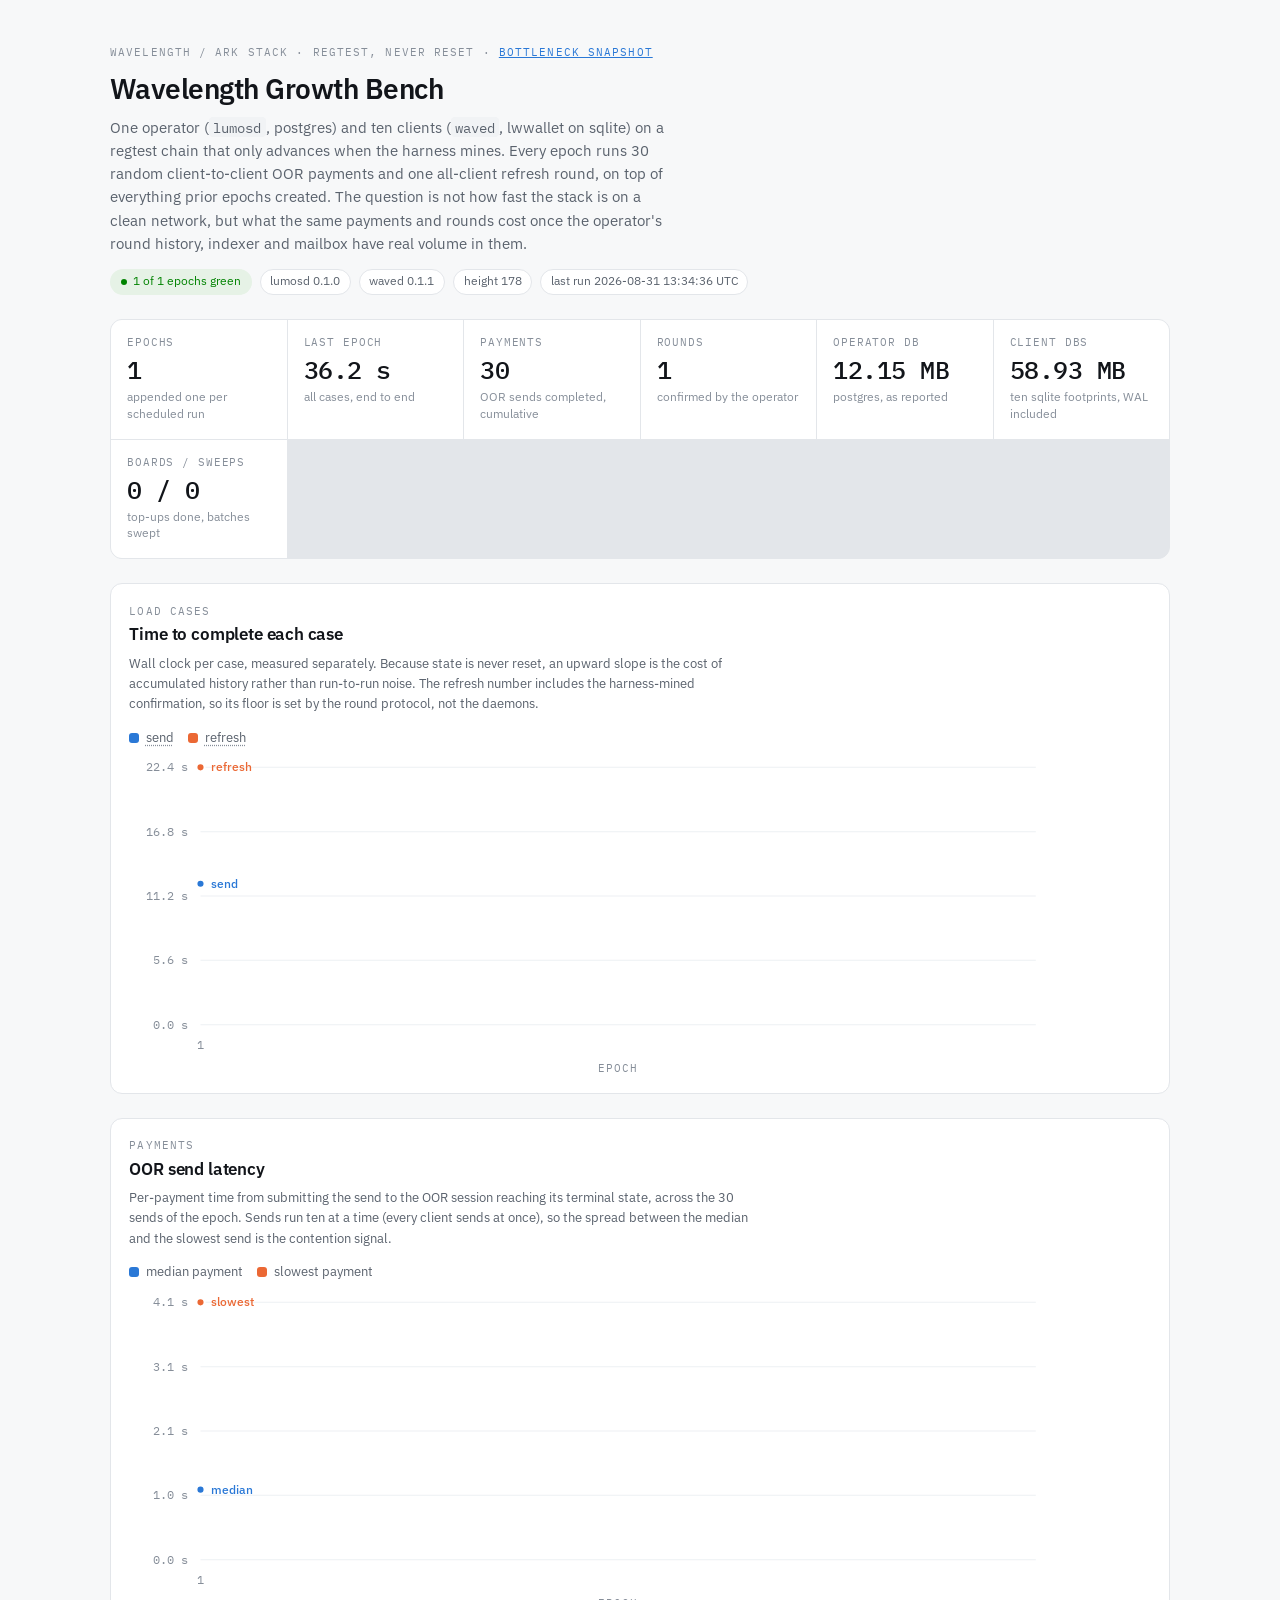
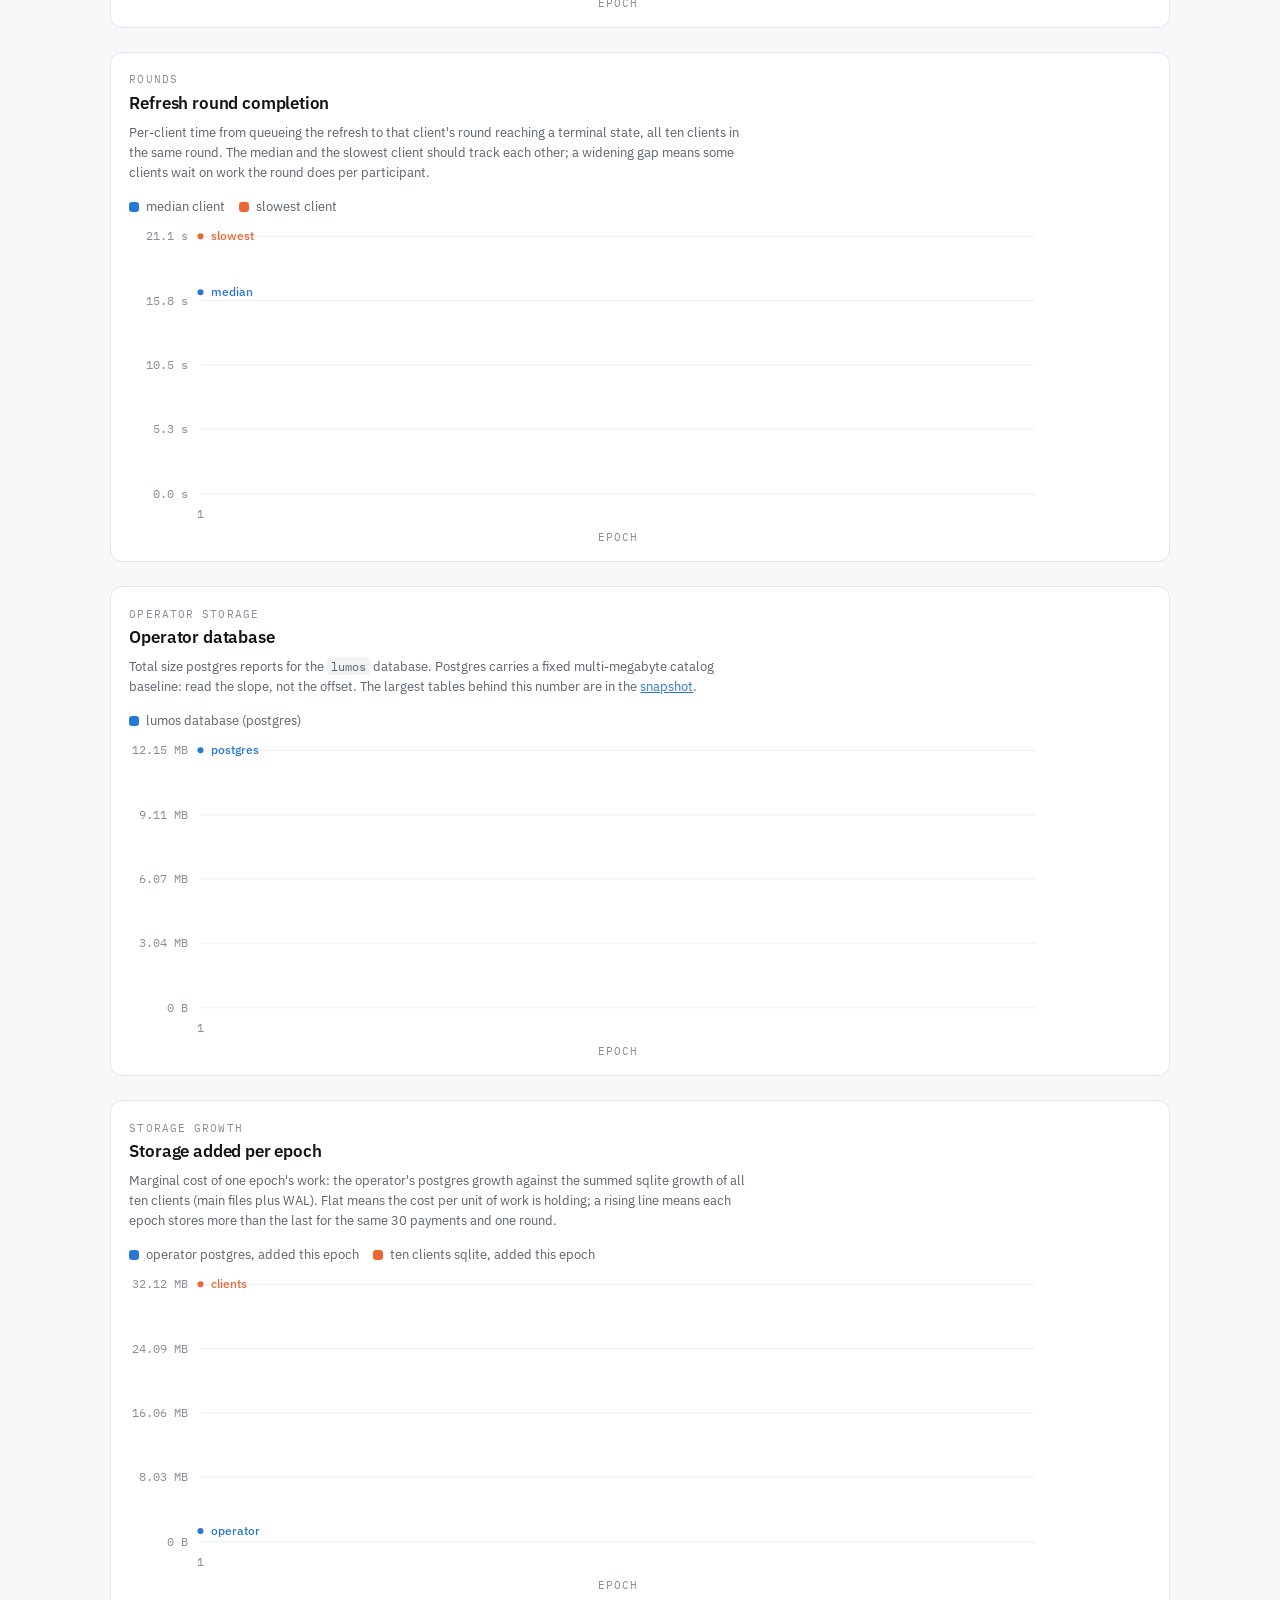
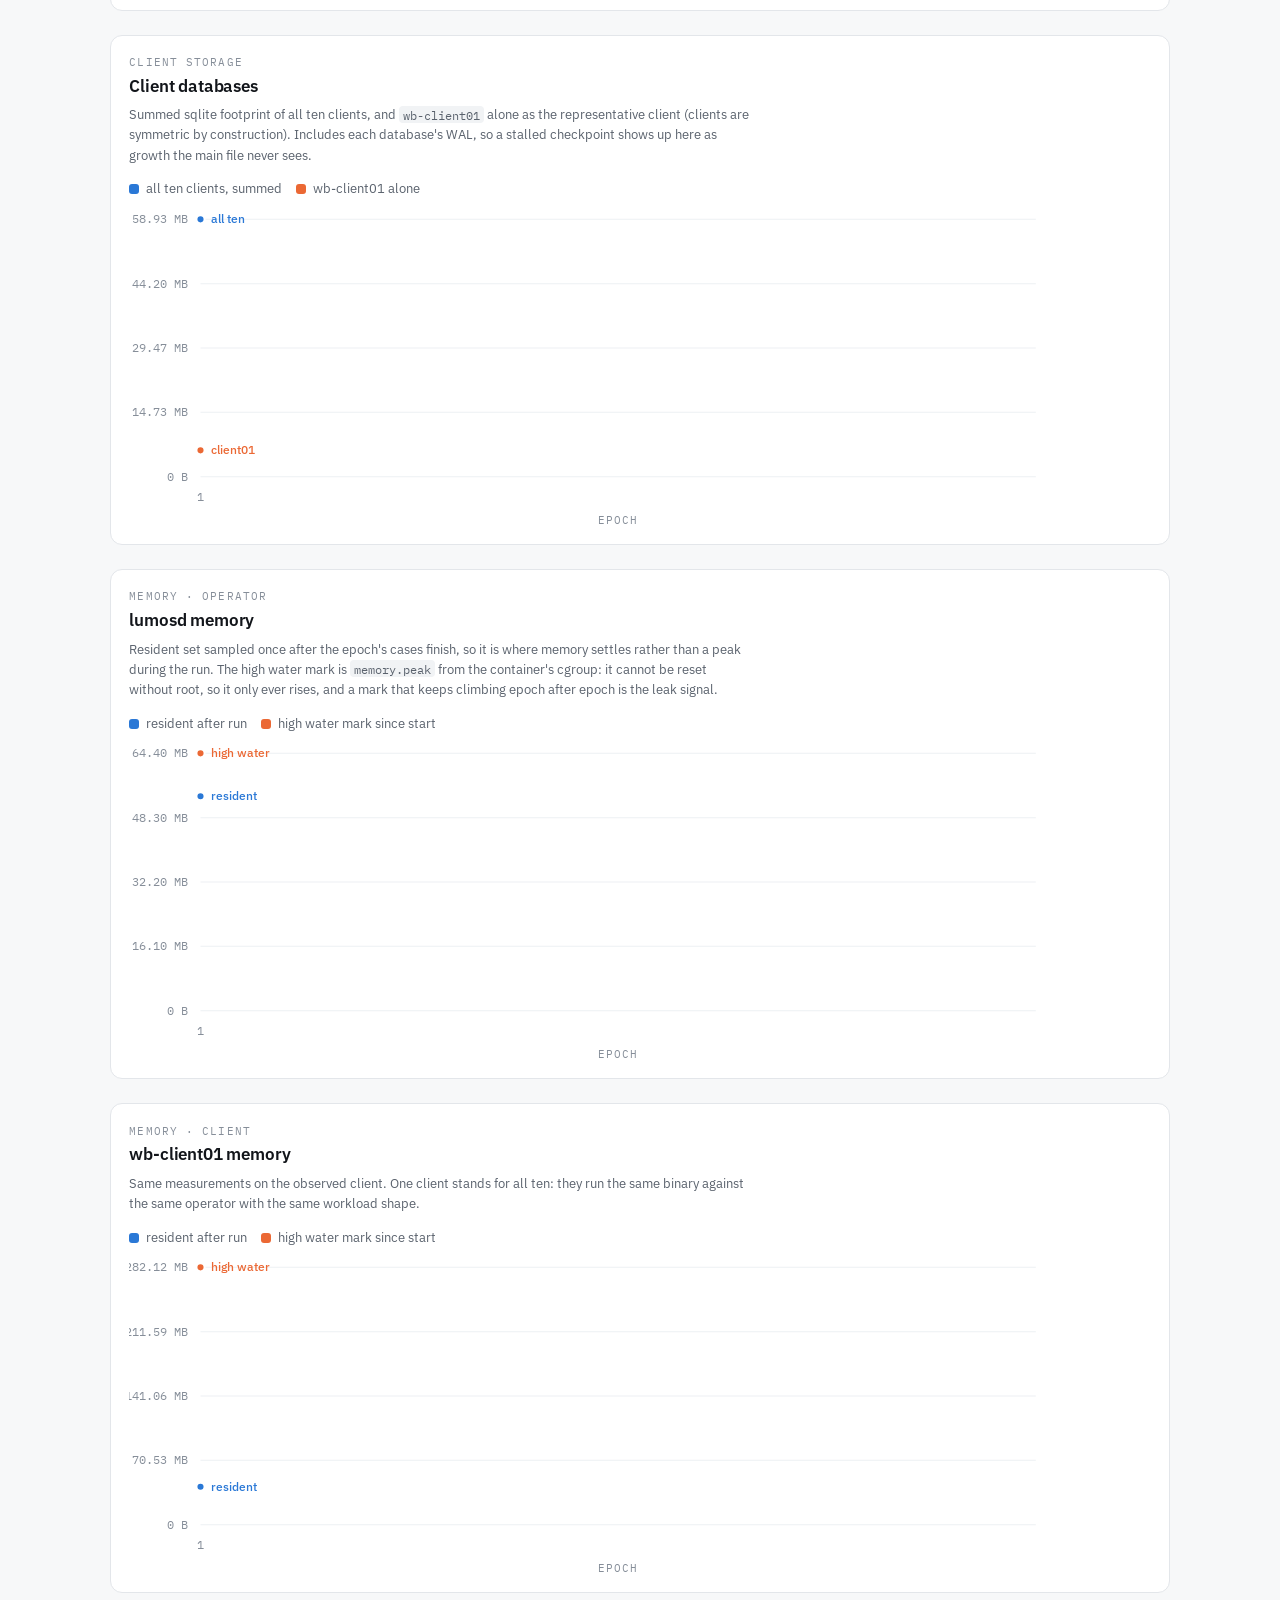
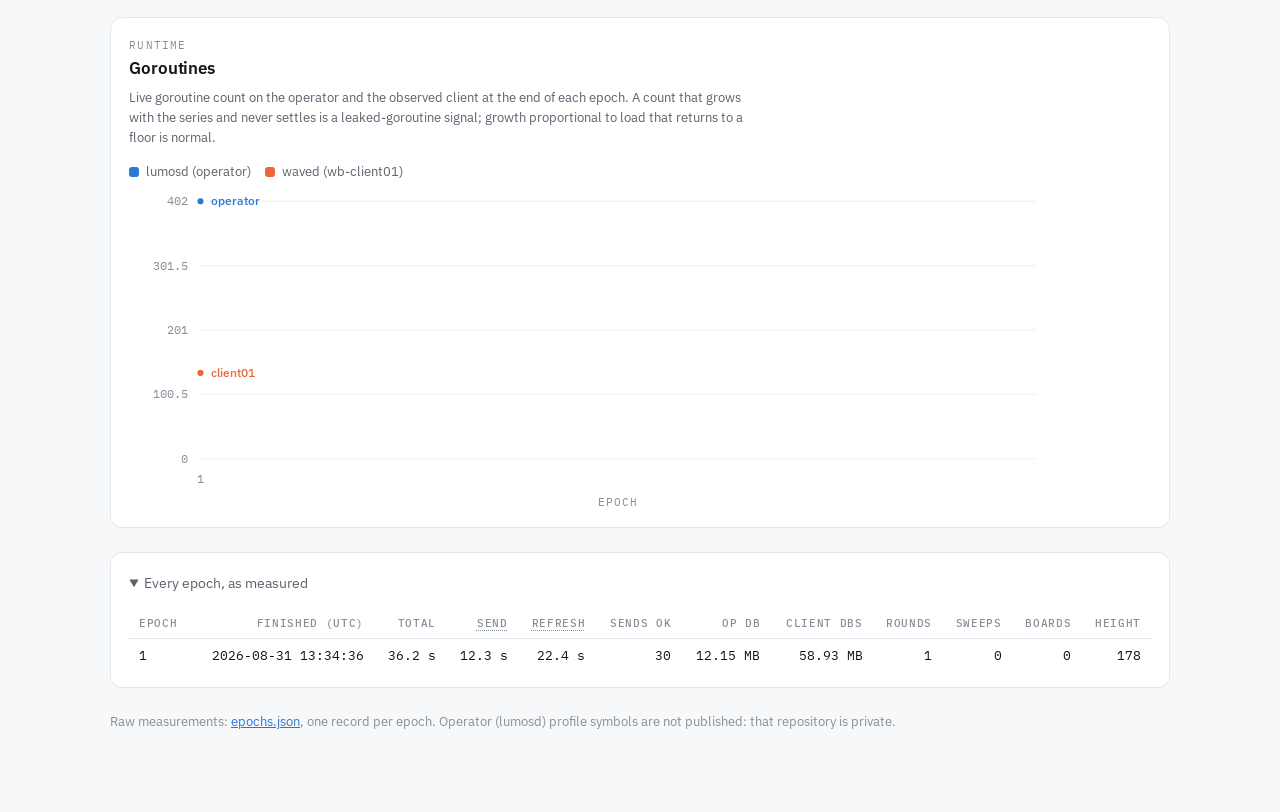
==== docs/index.html @ 622857ff "wavebench: initial harness, network, site" ====
<!doctype html>
<html lang="en">
<head>
<meta charset="utf-8">
<meta name="viewport" content="width=device-width, initial-scale=1">
<title>Wavelength Growth Bench</title>
<link rel="preconnect" href="https://fonts.googleapis.com">
<link rel="preconnect" href="https://fonts.gstatic.com" crossorigin>
<link rel="stylesheet" href="https://fonts.googleapis.com/css2?family=IBM+Plex+Sans:wght@400;500;600&family=IBM+Plex+Mono:wght@400;500;600&display=swap">
<style>
  /* Light palette is the complete set; the dark blocks below redefine only
     tokens, so nothing is ever defined solely behind a media query. */
  :root {
    color-scheme: light;
    --ground:   #f7f8f9;
    --surface:  #ffffff;
    --sunken:   #f1f3f5;
    --hairline: #e3e6ea;
    --grid:     #edf0f3;
    --ink:      #12151a;
    --ink-2:    #5a626d;
    --ink-3:    #868e99;
    --accent:   #2a78d6;
    --good:     #008300;
    --good-bg:  #e6f2e6;
    --crit:     #e34948;
    --crit-bg:  #fbeaea;
    --series-1: #2a78d6;
    --series-2: #eb6834;
    --series-3: #1baf7a;
  }
  @media (prefers-color-scheme: dark) {
    :root:not([data-theme="light"]) {
      color-scheme: dark;
      --ground:   #0f1216;
      --surface:  #171b21;
      --sunken:   #1d2229;
      --hairline: #262c34;
      --grid:     #222831;
      --ink:      #f2f4f7;
      --ink-2:    #a6aeb9;
      --ink-3:    #767e89;
      --accent:   #3987e5;
      --good:     #4caf50;
      --good-bg:  #16281a;
      --crit:     #e66767;
      --crit-bg:  #2b1a1a;
      --series-1: #3987e5;
      --series-2: #d95926;
      --series-3: #199e70;
    }
  }
  :root[data-theme="dark"] {
    color-scheme: dark;
    --ground:   #0f1216;
    --surface:  #171b21;
    --sunken:   #1d2229;
    --hairline: #262c34;
    --grid:     #222831;
    --ink:      #f2f4f7;
    --ink-2:    #a6aeb9;
    --ink-3:    #767e89;
    --accent:   #3987e5;
    --good:     #4caf50;
    --good-bg:  #16281a;
    --crit:     #e66767;
    --crit-bg:  #2b1a1a;
    --series-1: #3987e5;
    --series-2: #d95926;
    --series-3: #199e70;
  }

  *, *::before, *::after { box-sizing: border-box; }
  body {
    margin: 0;
    padding: 2.75rem 1.25rem 5rem;
    background: var(--ground);
    color: var(--ink);
    font-family: "IBM Plex Sans", ui-sans-serif, system-ui, -apple-system, "Segoe UI", sans-serif;
    font-size: 15px;
    line-height: 1.55;
    -webkit-font-smoothing: antialiased;
  }
  .wrap { max-width: 1060px; margin: 0 auto; display: flex; flex-direction: column; gap: 1.5rem; }

  /* Numbers are the content here, so every measured value is set in mono and
     tabular so columns line up. */
  .num { font-family: "IBM Plex Mono", ui-monospace, SFMono-Regular, Menlo, monospace;
         font-variant-numeric: tabular-nums; }

  .eyebrow {
    font-family: "IBM Plex Mono", ui-monospace, monospace;
    font-size: .6875rem; letter-spacing: .1em; text-transform: uppercase;
    color: var(--ink-3);
  }
  header { display: flex; flex-direction: column; gap: .35rem; }
  h1 { font-size: 1.75rem; font-weight: 600; letter-spacing: -.018em; margin: 0;
       text-wrap: balance; }
  .lede { color: var(--ink-2); margin: 0; max-width: 62ch; }
  .meta { display: flex; flex-wrap: wrap; gap: .4rem .5rem; align-items: center;
          margin-top: .5rem; }

  .chip {
    display: inline-flex; align-items: center; gap: .4rem;
    border: 1px solid var(--hairline); border-radius: 999px;
    padding: .17rem .6rem; font-size: .75rem; color: var(--ink-2);
    background: var(--surface);
  }
  .chip.ok   { color: var(--good); background: var(--good-bg); border-color: transparent; }
  .chip.bad  { color: var(--crit); background: var(--crit-bg); border-color: transparent; }
  .chip .dot { width: 6px; height: 6px; border-radius: 50%; background: currentColor; flex: none; }

  .readout {
    display: grid; gap: 1px; background: var(--hairline);
    border: 1px solid var(--hairline); border-radius: 12px; overflow: hidden;
    grid-template-columns: repeat(auto-fit, minmax(158px, 1fr));
  }
  .cell { background: var(--surface); padding: .9rem 1rem 1rem; }
  .cell .k { font-family: "IBM Plex Mono", monospace; font-size: .6875rem;
             letter-spacing: .08em; text-transform: uppercase; color: var(--ink-3); }
  .cell .v { font-size: 1.55rem; font-weight: 500; line-height: 1.2; margin-top: .3rem;
             font-family: "IBM Plex Mono", ui-monospace, monospace;
             font-variant-numeric: tabular-nums; letter-spacing: -.02em; }
  .cell .d { font-size: .75rem; color: var(--ink-3); margin-top: .2rem; line-height: 1.4; }

  .card {
    background: var(--surface); border: 1px solid var(--hairline);
    border-radius: 12px; padding: 1.15rem 1.15rem .9rem;
    display: flex; flex-direction: column; gap: .1rem;
  }
  .card h2 { font-size: 1.0625rem; font-weight: 600; margin: 0; letter-spacing: -.01em; }
  .note { color: var(--ink-2); font-size: .8125rem; margin: .3rem 0 0; max-width: 78ch; }
  .warn { color: var(--crit); font-size: .8125rem; margin: .4rem 0 0; }
  code { font-family: "IBM Plex Mono", monospace; font-size: .95em;
         background: var(--sunken); padding: .05em .3em; border-radius: 4px; }

  .explained { text-decoration: underline dotted var(--ink-3);
    text-underline-offset: 3px; cursor: help; }
  .legend { display: flex; flex-wrap: wrap; gap: .9rem; margin: .75rem 0 .1rem; }
  .legend span { display: inline-flex; align-items: center; gap: .4rem;
                 font-size: .8125rem; color: var(--ink-2); }
  .swatch { width: 10px; height: 10px; border-radius: 3px; flex: none; }

  .plot { position: relative; width: 100%; }
  svg { display: block; width: 100%; height: auto; }
  .tip {
    position: absolute; pointer-events: none; opacity: 0; transition: opacity .08s linear;
    background: var(--surface); border: 1px solid var(--hairline); border-radius: 8px;
    padding: .5rem .6rem; font-size: .8125rem;
    box-shadow: 0 6px 18px rgb(18 21 26 / 14%); white-space: nowrap; z-index: 5;
  }
  .tip .hd { font-family: "IBM Plex Mono", monospace; font-size: .6875rem;
             letter-spacing: .08em; text-transform: uppercase;
             color: var(--ink-3); margin-bottom: .3rem; }
  .tip .row { display: flex; align-items: center; gap: .4rem; color: var(--ink-2); }
  .tip .row b { color: var(--ink); font-weight: 500;
                font-family: "IBM Plex Mono", monospace; font-variant-numeric: tabular-nums; }

  .scroll { overflow-x: auto; margin-top: .75rem; }
  table { border-collapse: collapse; width: 100%; font-size: .8125rem; }
  th, td { text-align: right; padding: .42rem .6rem; white-space: nowrap;
           border-bottom: 1px solid var(--hairline); }
  td { font-family: "IBM Plex Mono", ui-monospace, monospace; font-variant-numeric: tabular-nums; }
  th { font-family: "IBM Plex Mono", monospace; font-size: .6875rem; font-weight: 500;
       letter-spacing: .06em; text-transform: uppercase; color: var(--ink-3);
       position: sticky; top: 0; background: var(--surface); }
  th:first-child, td:first-child { text-align: left; }
  tbody tr:last-child td { border-bottom: none; }

  /* Status is a pill, so it never rests on color alone. */
  .pill { display: inline-block; border-radius: 999px; padding: .05rem .45rem;
          font-size: .75rem; font-weight: 500; }
  .pill.ok  { color: var(--good); background: var(--good-bg); }
  .pill.bad { color: var(--crit); background: var(--crit-bg); }

  details > summary {
    cursor: pointer; color: var(--ink-2); font-size: .875rem;
    padding: .1rem 0; border-radius: 4px;
  }
  details > summary:focus-visible,
  a:focus-visible { outline: 2px solid var(--accent); outline-offset: 2px; }
  footer { color: var(--ink-3); font-size: .8125rem; }
  a { color: var(--accent); }
  @media (prefers-reduced-motion: reduce) { * { transition: none !important; } }
</style>
</head>
<body>
<div class="wrap">
  <header>
    <span class="eyebrow">Wavelength / Ark stack &middot; regtest, never reset &middot;
      <a href="nodes.html">bottleneck snapshot</a></span>
    <h1>Wavelength Growth Bench</h1>
    <p class="lede">One operator (<code>lumosd</code>, postgres) and ten clients
      (<code>waved</code>, lwwallet on sqlite) on a regtest chain that only advances
      when the harness mines. Every epoch runs 30 random client-to-client OOR
      payments and one all-client refresh round, on top of everything prior epochs
      created. The question is not how fast the stack is on a clean network, but
      what the same payments and rounds cost once the operator's round history,
      indexer and mailbox have real volume in them.</p>
    <div class="meta" id="meta"></div>
  </header>

  <section class="readout" id="readout"></section>

  <section class="card">
    <span class="eyebrow">Load cases</span>
    <h2>Time to complete each case</h2>
    <p class="note">Wall clock per case, measured separately. Because state is never
      reset, an upward slope is the cost of accumulated history rather than
      run-to-run noise. The refresh number includes the harness-mined confirmation,
      so its floor is set by the round protocol, not the daemons.</p>
    <div class="legend" id="lg-dur"></div>
    <div class="plot" id="p-dur"><div class="tip" id="t-dur"></div></div>
  </section>

  <section class="card">
    <span class="eyebrow">Payments</span>
    <h2>OOR send latency</h2>
    <p class="note">Per-payment time from submitting the send to the OOR session
      reaching its terminal state, across the 30 sends of the epoch. Sends run ten
      at a time (every client sends at once), so the spread between the median and
      the slowest send is the contention signal.</p>
    <div class="legend" id="lg-send"></div>
    <div class="plot" id="p-send"><div class="tip" id="t-send"></div></div>
  </section>

  <section class="card">
    <span class="eyebrow">Rounds</span>
    <h2>Refresh round completion</h2>
    <p class="note">Per-client time from queueing the refresh to that client's round
      reaching a terminal state, all ten clients in the same round. The median and
      the slowest client should track each other; a widening gap means some clients
      wait on work the round does per participant.</p>
    <div class="legend" id="lg-ref"></div>
    <div class="plot" id="p-ref"><div class="tip" id="t-ref"></div></div>
  </section>

  <section class="card">
    <span class="eyebrow">Operator storage</span>
    <h2>Operator database</h2>
    <p class="note">Total size postgres reports for the <code>lumos</code> database.
      Postgres carries a fixed multi-megabyte catalog baseline: read the slope, not
      the offset. The largest tables behind this number are in the
      <a href="nodes.html">snapshot</a>.</p>
    <div class="legend" id="lg-opdb"></div>
    <div class="plot" id="p-opdb"><div class="tip" id="t-opdb"></div></div>
  </section>

  <section class="card">
    <span class="eyebrow">Storage growth</span>
    <h2>Storage added per epoch</h2>
    <p class="note">Marginal cost of one epoch's work: the operator's postgres
      growth against the summed sqlite growth of all ten clients (main files plus
      WAL). Flat means the cost per unit of work is holding; a rising line means
      each epoch stores more than the last for the same 30 payments and one
      round.</p>
    <div class="legend" id="lg-grow"></div>
    <div class="plot" id="p-grow"><div class="tip" id="t-grow"></div></div>
  </section>

  <section class="card">
    <span class="eyebrow">Client storage</span>
    <h2>Client databases</h2>
    <p class="note">Summed sqlite footprint of all ten clients, and
      <code>wb-client01</code> alone as the representative client (clients are
      symmetric by construction). Includes each database's WAL, so a stalled
      checkpoint shows up here as growth the main file never sees.</p>
    <div class="legend" id="lg-cldb"></div>
    <div class="plot" id="p-cldb"><div class="tip" id="t-cldb"></div></div>
  </section>

  <section class="card">
    <span class="eyebrow">Memory &middot; operator</span>
    <h2>lumosd memory</h2>
    <p class="note">Resident set sampled once after the epoch's cases finish, so it
      is where memory settles rather than a peak during the run. The high water
      mark is <code>memory.peak</code> from the container's cgroup: it cannot be
      reset without root, so it only ever rises, and a mark that keeps climbing
      epoch after epoch is the leak signal.</p>
    <div class="legend" id="lg-memo"></div>
    <div class="plot" id="p-memo"><div class="tip" id="t-memo"></div></div>
  </section>

  <section class="card">
    <span class="eyebrow">Memory &middot; client</span>
    <h2>wb-client01 memory</h2>
    <p class="note">Same measurements on the observed client. One client stands for
      all ten: they run the same binary against the same operator with the same
      workload shape.</p>
    <div class="legend" id="lg-memc"></div>
    <div class="plot" id="p-memc"><div class="tip" id="t-memc"></div></div>
  </section>

  <section class="card">
    <span class="eyebrow">Runtime</span>
    <h2>Goroutines</h2>
    <p class="note">Live goroutine count on the operator and the observed client at
      the end of each epoch. A count that grows with the series and never settles
      is a leaked-goroutine signal; growth proportional to load that returns to a
      floor is normal.</p>
    <div class="legend" id="lg-gor"></div>
    <div class="plot" id="p-gor"><div class="tip" id="t-gor"></div></div>
  </section>

  <section class="card">
    <details open>
      <summary>Every epoch, as measured</summary>
      <div class="scroll" id="table"></div>
    </details>
  </section>

  <footer id="footer"></footer>
</div>

<script>
const NS = 'http://www.w3.org/2000/svg';
const el = (n, a = {}) => {
  const e = document.createElementNS(NS, n);
  for (const [k, v] of Object.entries(a)) e.setAttribute(k, v);
  return e;
};
const fmtBytes = b => {
  const s = b < 0 ? '−' : '';
  b = Math.abs(b);
  if (b >= 1e9) return s + (b / 1e9).toFixed(2) + ' GB';
  if (b >= 1e6) return s + (b / 1e6).toFixed(2) + ' MB';
  if (b >= 1e3) return s + (b / 1e3).toFixed(0) + ' kB';
  return s + b + ' B';
};
const fmtSecs = v => v >= 60 ? (v / 60).toFixed(1) + ' min' : v.toFixed(1) + ' s';
const fmtInt = v => v.toLocaleString('en-US');

// What each timed case actually does, so the seconds on the chart mean
// something without reading the harness. Taken from the case bodies and the
// epoch config (SEND_TOTAL, SEND_WAVES, NUM_CLIENTS), not the case names.
const CASES = [
  { key: 'send', color: 'var(--series-1)',
    what: '30 client-to-client OOR payments in 3 waves of 10: every client '
        + 'sends once per wave, concurrently, to a uniformly random other '
        + 'client, 2000-5000 sat. Each payment is timed from submission to '
        + 'its OOR session reaching a terminal state. Fully offchain: no '
        + 'blocks are mined during this case.' },
  { key: 'refresh', color: 'var(--series-2)',
    what: 'Every client queues a refresh of its whole vtxo set and auto-joins '
        + 'the next round, so all ten land in one 10-participant round. The '
        + 'harness mines one block every ~2s until each client’s round FSM '
        + 'reaches a terminal state; the case is the wall clock of that whole '
        + 'span.' },
];
const CASE_WHAT = Object.fromEntries(CASES.map(c => [c.key, c.what]));

// One y-scale per chart. Two measures of different magnitude get two charts,
// never a second axis.
function lineChart(host, tip, legendHost, series, fmt) {
  host.querySelectorAll('svg, p').forEach(n => n.remove());
  legendHost.textContent = '';
  const drawn = series.filter(s => s.points.length);
  if (!drawn.length) {
    const p = document.createElement('p');
    p.className = 'note';
    p.textContent = 'No epochs recorded yet.';
    host.append(p);
    return;
  }

  const W = 1000, H = 320, m = { t: 16, r: 112, b: 52, l: 70 };
  const xs = drawn.flatMap(s => s.points.map(p => p[0]));
  const ys = drawn.flatMap(s => s.points.map(p => p[1]));
  const x0 = Math.min(...xs), x1 = Math.max(...xs);
  const y1 = Math.max(...ys, 1e-9), y0 = Math.min(0, ...ys);
  const px = v => m.l + (x1 === x0 ? 0 : (v - x0) / (x1 - x0)) * (W - m.l - m.r);
  const py = v => H - m.b - (y1 === y0 ? 0 : (v - y0) / (y1 - y0)) * (H - m.t - m.b);

  const svg = el('svg', { viewBox: `0 0 ${W} ${H}`, role: 'img' });

  for (let i = 0; i <= 4; i++) {
    const v = y0 + (y1 - y0) * i / 4, y = py(v);
    svg.append(el('line', { x1: m.l, x2: W - m.r, y1: y, y2: y,
      stroke: 'var(--grid)', 'stroke-width': 1 }));
    const t = el('text', { x: m.l - 12, y: y + 4, 'text-anchor': 'end',
      fill: 'var(--ink-3)', 'font-size': 12,
      'font-family': '"IBM Plex Mono", monospace' });
    t.textContent = fmt(v);
    svg.append(t);
  }
  const step = Math.max(1, Math.ceil((x1 - x0 + 1) / 12));
  for (let v = x0; v <= x1; v += step) {
    const t = el('text', { x: px(v), y: H - 28, 'text-anchor': 'middle',
      fill: 'var(--ink-3)', 'font-size': 12,
      'font-family': '"IBM Plex Mono", monospace' });
    t.textContent = v;
    svg.append(t);
  }
  const xl = el('text', { x: (m.l + W - m.r) / 2, y: H - 6, 'text-anchor': 'middle',
    fill: 'var(--ink-3)', 'font-size': 11, 'letter-spacing': 1.2,
    'font-family': '"IBM Plex Mono", monospace' });
  xl.textContent = 'EPOCH';
  svg.append(xl);

  for (const s of drawn) {
    const d = s.points.map((p, i) =>
      `${i ? 'L' : 'M'}${px(p[0]).toFixed(1)} ${py(p[1]).toFixed(1)}`).join(' ');
    svg.append(el('path', { d, fill: 'none', stroke: s.color, 'stroke-width': 2,
      'stroke-linejoin': 'round', 'stroke-linecap': 'round' }));

    // The most recent reading is the one that matters, so mark it.
    const last = s.points[s.points.length - 1];
    svg.append(el('circle', { cx: px(last[0]), cy: py(last[1]), r: 4, fill: s.color,
      stroke: 'var(--surface)', 'stroke-width': 2 }));

    // Direct label: identity never rests on colour alone.
    const lab = el('text', { x: px(last[0]) + 10, y: py(last[1]) + 4, fill: s.color,
      'font-size': 12, 'font-weight': 500 });
    lab.textContent = s.label;
    svg.append(lab);
  }

  const cross = el('line', { y1: m.t, y2: H - m.b, stroke: 'var(--ink-3)',
    'stroke-width': 1, 'stroke-dasharray': '3 3', opacity: 0 });
  svg.append(cross);
  const dots = drawn.map(s => {
    const c = el('circle', { r: 4.5, fill: s.color, stroke: 'var(--surface)',
      'stroke-width': 2, opacity: 0 });
    svg.append(c);
    return c;
  });

  host.insertBefore(svg, tip);

  const hide = () => {
    cross.setAttribute('opacity', 0);
    dots.forEach(d => d.setAttribute('opacity', 0));
    tip.style.opacity = 0;
  };
  svg.addEventListener('pointerleave', hide);
  svg.addEventListener('pointermove', ev => {
    const r = svg.getBoundingClientRect();
    const vx = (ev.clientX - r.left) / r.width * W;
    let epoch = Math.round(x0 + (x1 === x0 ? 0
      : (vx - m.l) / (W - m.l - m.r) * (x1 - x0)));
    epoch = Math.min(x1, Math.max(x0, epoch));

    cross.setAttribute('x1', px(epoch));
    cross.setAttribute('x2', px(epoch));
    cross.setAttribute('opacity', 1);

    let rows = '';
    drawn.forEach((s, i) => {
      const pt = s.points.find(p => p[0] === epoch);
      if (!pt) { dots[i].setAttribute('opacity', 0); return; }
      dots[i].setAttribute('cx', px(pt[0]));
      dots[i].setAttribute('cy', py(pt[1]));
      dots[i].setAttribute('opacity', 1);
      rows += `<div class="row"><span class="swatch" style="background:${s.color}"></span>` +
              `${s.label}&nbsp;<b>${fmt(pt[1])}</b></div>`;
    });
    tip.innerHTML = `<div class="hd">epoch ${epoch}</div>${rows}`;
    tip.style.opacity = 1;
    const left = px(epoch) / W * r.width;
    tip.style.left = Math.min(r.width - tip.offsetWidth - 8,
      Math.max(0, left + 16)) + 'px';
    tip.style.top = '10px';
  });

  for (const s of drawn) {
    const sp = document.createElement('span');
    sp.innerHTML = `<span class="swatch" style="background:${s.color}"></span>${s.name}`;
    if (s.what) {
      sp.title = s.what;
      sp.classList.add('explained');
    }
    legendHost.append(sp);
  }
}

const cell = (k, v, d) =>
  `<div class="cell"><div class="k">${k}</div><div class="v">${v}</div>` +
  (d ? `<div class="d">${d}</div>` : '') + '</div>';

function render(data) {
  data.sort((a, b) => a.epoch - b.epoch);
  const last = data[data.length - 1];
  const green = data.filter(e => e.cases.every(c => c.status === 'pass')).length;
  const allGreen = green === data.length;

  document.getElementById('meta').innerHTML =
    `<span class="chip ${allGreen ? 'ok' : 'bad'}"><span class="dot"></span>` +
    `${green} of ${data.length} epochs green</span>` +
    `<span class="chip">lumosd ${last.versions.lumosd}</span>` +
    `<span class="chip">waved ${last.versions.waved}</span>` +
    `<span class="chip">height ${fmtInt(last.after.block_height)}</span>` +
    `<span class="chip">last run ${last.finished_at.replace('T', ' ').replace('Z', ' UTC')}</span>`;

  const caseOf = (e, k) => e.cases.find(x => x.name === k);
  const totalSends = data.reduce((a, e) =>
    a + ((caseOf(e, 'send') || {}).detail?.passed || 0), 0);
  const totalRounds = data.reduce((a, e) =>
    a + ((e.rounds || {}).rounds_confirmed || 0), 0);
  const totalSweeps = data.reduce((a, e) =>
    a + ((e.rounds || {}).batch_sweeps || 0), 0);
  const totalBoards = data.reduce((a, e) => a + ((e.boards || []).length), 0);

  document.getElementById('readout').innerHTML =
    cell('epochs', data.length, 'appended one per scheduled run') +
    cell('last epoch', fmtSecs(last.duration_s), 'all cases, end to end') +
    cell('payments', fmtInt(totalSends), 'OOR sends completed, cumulative') +
    cell('rounds', fmtInt(totalRounds), 'confirmed by the operator') +
    cell('operator db', fmtBytes(last.after.operator_pg_bytes ?? 0),
      'postgres, as reported') +
    cell('client dbs', fmtBytes(last.after.clients_sqlite_bytes ?? 0),
      'ten sqlite footprints, WAL included') +
    cell('boards / sweeps', `${fmtInt(totalBoards)} / ${fmtInt(totalSweeps)}`,
      'top-ups done, batches swept');

  const dur = CASES.map(c => ({
    name: c.key, label: c.key, color: c.color, what: c.what,
    points: data.flatMap(e => {
      const f = caseOf(e, c.key);
      return f && f.status === 'pass' ? [[e.epoch, f.duration_s]] : [];
    }),
  }));
  lineChart(document.getElementById('p-dur'), document.getElementById('t-dur'),
    document.getElementById('lg-dur'), dur, fmtSecs);

  // Per-payment latency spread. Failed epochs are skipped, not zeroed.
  const detailSeries = (caseKey, picks) => picks.map(p => ({
    name: p.name, label: p.label, color: p.color,
    points: data.flatMap(e => {
      const f = caseOf(e, caseKey);
      const v = f && f.detail ? f.detail[p.field] : null;
      return v === null || v === undefined ? [] : [[e.epoch, v]];
    }),
  }));
  lineChart(document.getElementById('p-send'), document.getElementById('t-send'),
    document.getElementById('lg-send'),
    detailSeries('send', [
      { field: 'p50_s', name: 'median payment', label: 'median', color: 'var(--series-1)' },
      { field: 'max_s', name: 'slowest payment', label: 'slowest', color: 'var(--series-2)' },
    ]), fmtSecs);
  lineChart(document.getElementById('p-ref'), document.getElementById('t-ref'),
    document.getElementById('lg-ref'),
    detailSeries('refresh', [
      { field: 'p50_s', name: 'median client', label: 'median', color: 'var(--series-1)' },
      { field: 'max_s', name: 'slowest client', label: 'slowest', color: 'var(--series-2)' },
    ]), fmtSecs);

  const opt = (e, path) => path.reduce((v, k) => (v == null ? v : v[k]), e);
  const series = defs => defs.map(d => ({
    name: d.name, label: d.label, color: d.color,
    points: data.flatMap(e => {
      const v = d.pick(e);
      return v === null || v === undefined ? [] : [[e.epoch, v]];
    }),
  }));

  lineChart(document.getElementById('p-opdb'), document.getElementById('t-opdb'),
    document.getElementById('lg-opdb'),
    series([{ name: 'lumos database (postgres)', label: 'postgres',
      color: 'var(--series-1)', pick: e => opt(e, ['after', 'operator_pg_bytes']) }]),
    fmtBytes);

  lineChart(document.getElementById('p-grow'), document.getElementById('t-grow'),
    document.getElementById('lg-grow'),
    series([
      { name: 'operator postgres, added this epoch', label: 'operator',
        color: 'var(--series-1)', pick: e => opt(e, ['delta', 'operator_pg_bytes']) },
      { name: 'ten clients sqlite, added this epoch', label: 'clients',
        color: 'var(--series-2)', pick: e => opt(e, ['delta', 'clients_sqlite_bytes']) },
    ]), fmtBytes);

  lineChart(document.getElementById('p-cldb'), document.getElementById('t-cldb'),
    document.getElementById('lg-cldb'),
    series([
      { name: 'all ten clients, summed', label: 'all ten',
        color: 'var(--series-1)', pick: e => opt(e, ['after', 'clients_sqlite_bytes']) },
      { name: 'wb-client01 alone', label: 'client01',
        color: 'var(--series-2)', pick: e => opt(e, ['after', 'client01_sqlite_bytes']) },
    ]), fmtBytes);

  const memSeries = who => series([
    { name: 'resident after run', label: 'resident', color: 'var(--series-1)',
      pick: e => opt(e, ['after', who, 'mem_bytes']) || null },
    { name: 'high water mark since start', label: 'high water', color: 'var(--series-2)',
      pick: e => opt(e, ['after', who, 'mem_peak_bytes']) || null },
  ]);
  lineChart(document.getElementById('p-memo'), document.getElementById('t-memo'),
    document.getElementById('lg-memo'), memSeries('operator_mem'), fmtBytes);
  lineChart(document.getElementById('p-memc'), document.getElementById('t-memc'),
    document.getElementById('lg-memc'), memSeries('client01_mem'), fmtBytes);

  lineChart(document.getElementById('p-gor'), document.getElementById('t-gor'),
    document.getElementById('lg-gor'),
    series([
      { name: 'lumosd (operator)', label: 'operator', color: 'var(--series-1)',
        pick: e => opt(e, ['after', 'operator_goroutines']) },
      { name: 'waved (wb-client01)', label: 'client01', color: 'var(--series-2)',
        pick: e => opt(e, ['after', 'client01_goroutines']) },
    ]), fmtInt);

  const head = ['epoch', 'finished (UTC)', 'total',
    ...CASES.map(c => ({ text: c.key, title: c.what })),
    'sends ok', 'op db', 'client dbs', 'rounds', 'sweeps', 'boards', 'height'];
  const rows = data.slice().reverse().map(e => {
    const cs = CASES.map(c => {
      const f = caseOf(e, c.key);
      if (!f) return '<td><span class="pill bad">not run</span></td>';
      return f.status === 'pass'
        ? `<td>${fmtSecs(f.duration_s)}</td>`
        : `<td><span class="pill bad">${f.status}</span></td>`;
    });
    const d = (caseOf(e, 'send') || {}).detail || {};
    return '<tr>' +
      `<td>${e.epoch}</td>` +
      `<td>${e.finished_at.replace('T', ' ').replace('Z', '')}</td>` +
      `<td>${fmtSecs(e.duration_s)}</td>` + cs.join('') +
      `<td>${d.passed ?? ''}${d.failed ? ` <span class="pill bad">${d.failed} failed</span>` : ''}</td>` +
      `<td>${e.after.operator_pg_bytes != null ? fmtBytes(e.after.operator_pg_bytes) : ''}</td>` +
      `<td>${e.after.clients_sqlite_bytes != null ? fmtBytes(e.after.clients_sqlite_bytes) : ''}</td>` +
      `<td>${(e.rounds || {}).rounds_confirmed ?? ''}</td>` +
      `<td>${(e.rounds || {}).batch_sweeps ?? ''}</td>` +
      `<td>${(e.boards || []).length}</td>` +
      `<td>${e.after.block_height != null ? fmtInt(e.after.block_height) : ''}</td>` +
      '</tr>';
  });
  document.getElementById('table').innerHTML =
    `<table><thead><tr>${head.map(h => h.title
        ? `<th class="explained" title="${h.title}">${h.text}</th>`
        : `<th>${h}</th>`).join('')}</tr></thead>` +
    `<tbody>${rows.join('')}</tbody></table>`;

  document.getElementById('footer').innerHTML = window.__EPOCHS__
    ? 'Measurements are appended one record per epoch by <code>bench/epoch.sh</code>.'
    : 'Raw measurements: <a href="epochs.json">epochs.json</a>, one record per epoch. '
      + 'Operator (lumosd) profile symbols are not published: that repository is private.';
}

// The page is published two ways: served next to epochs.json, or with the data
// inlined for a single-file host.
if (window.__EPOCHS__) {
  render(window.__EPOCHS__);
} else {
  fetch('epochs.json').then(r => r.json()).then(render).catch(err => {
    document.getElementById('meta').innerHTML =
      `<span class="chip bad"><span class="dot"></span>could not load epochs.json: ${err}</span>`;
  });
}
</script>
</body>
</html>
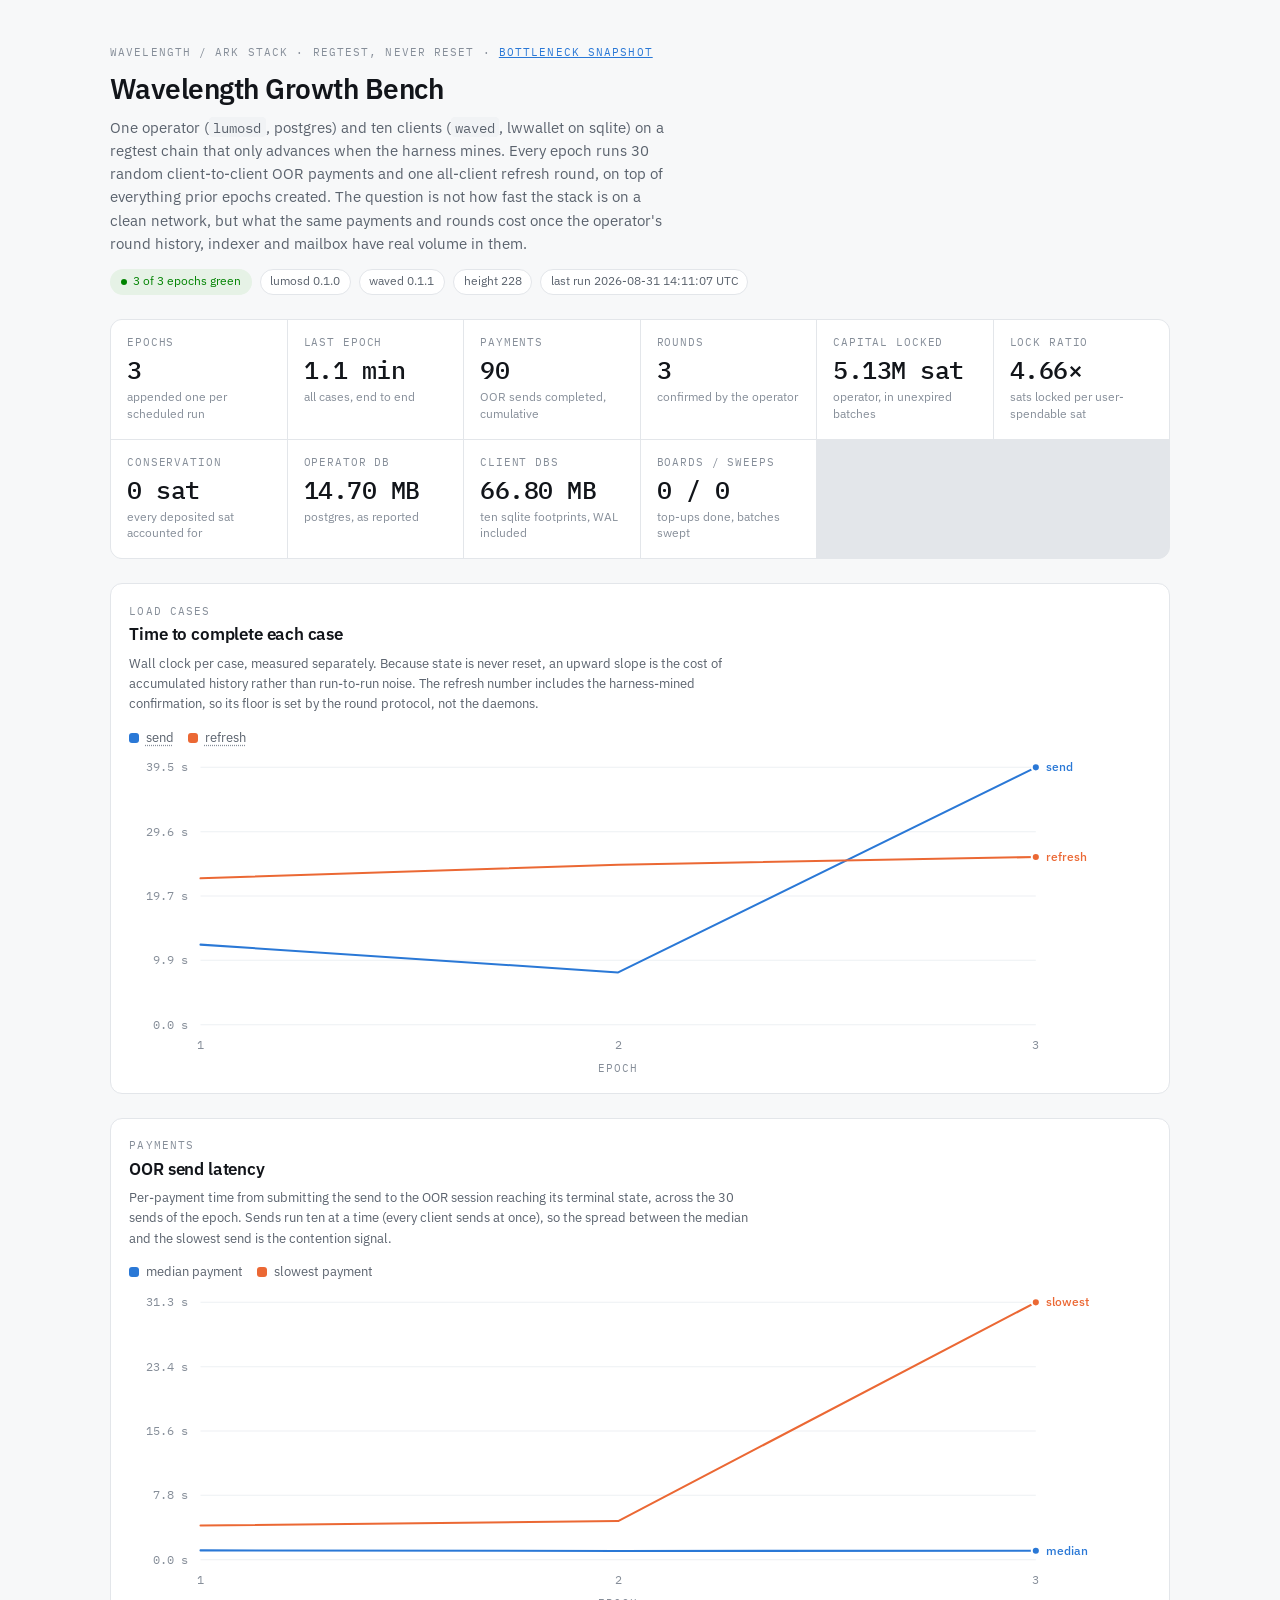
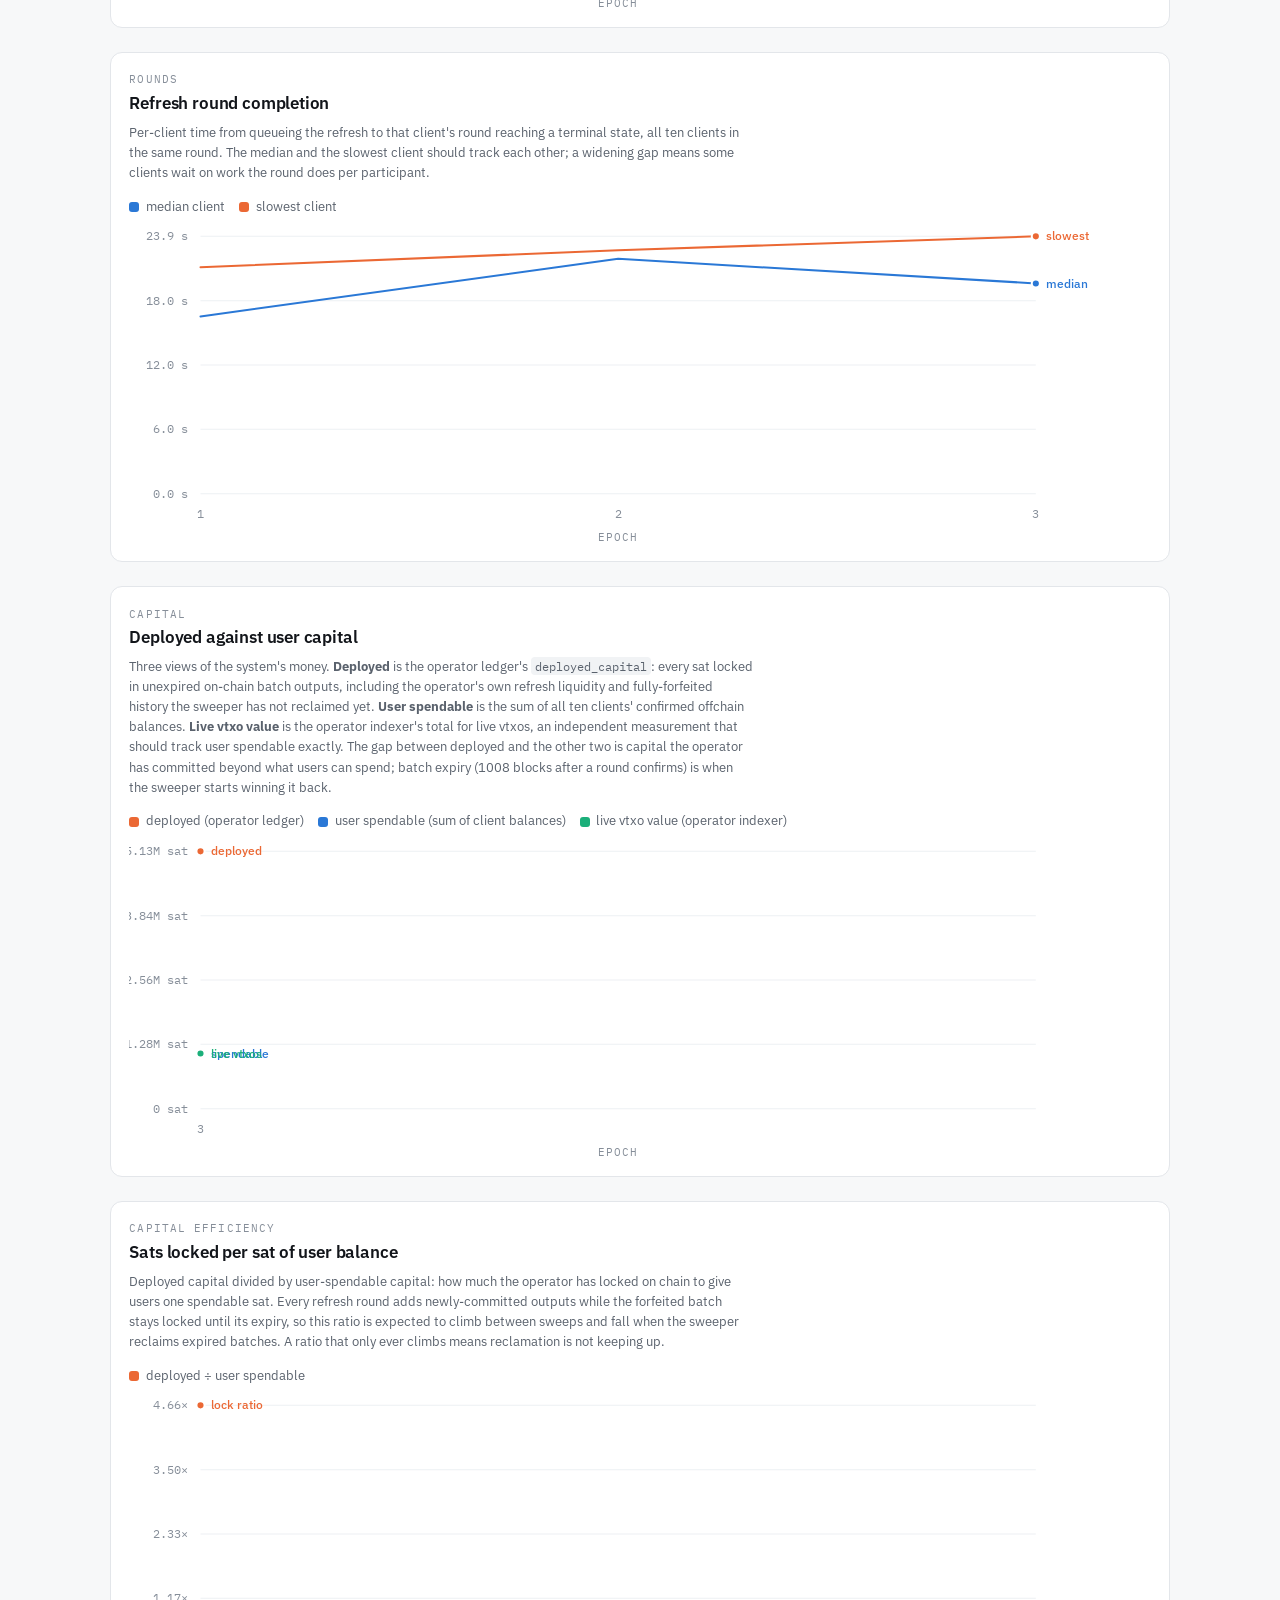
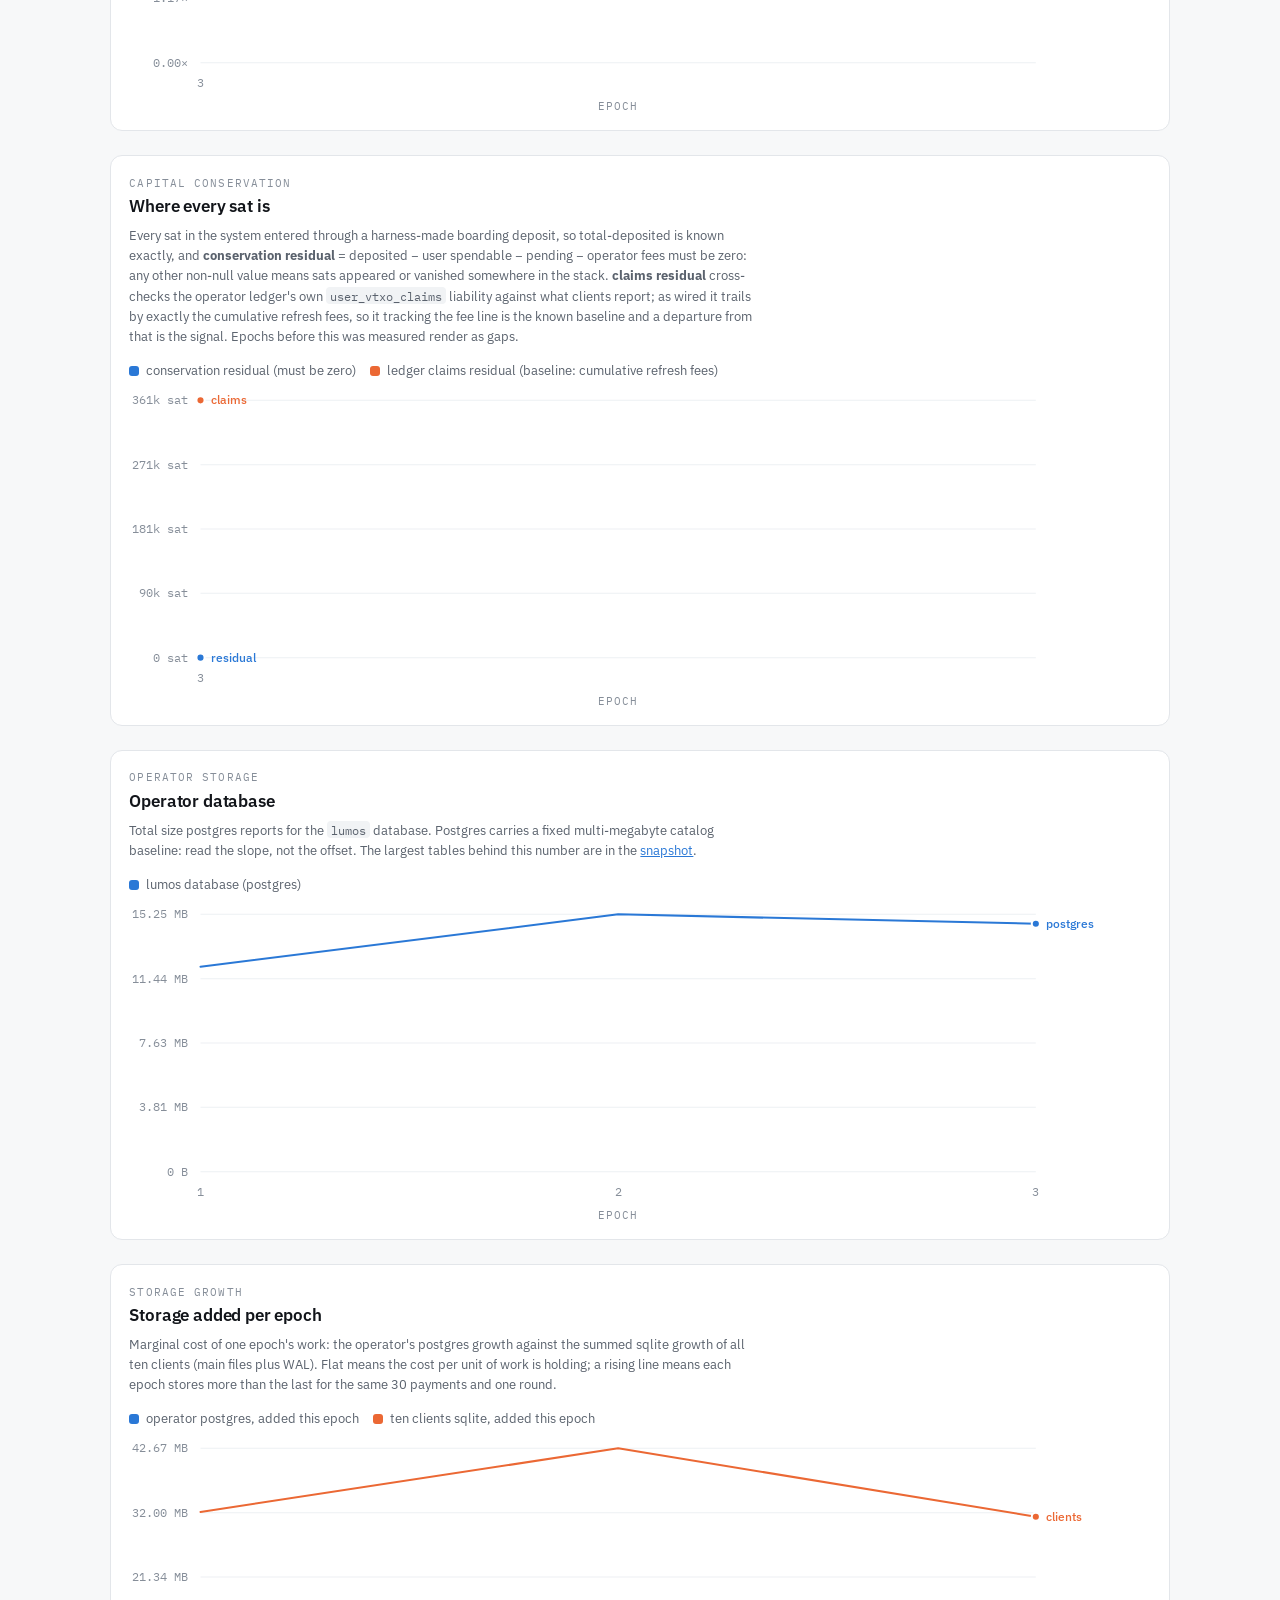
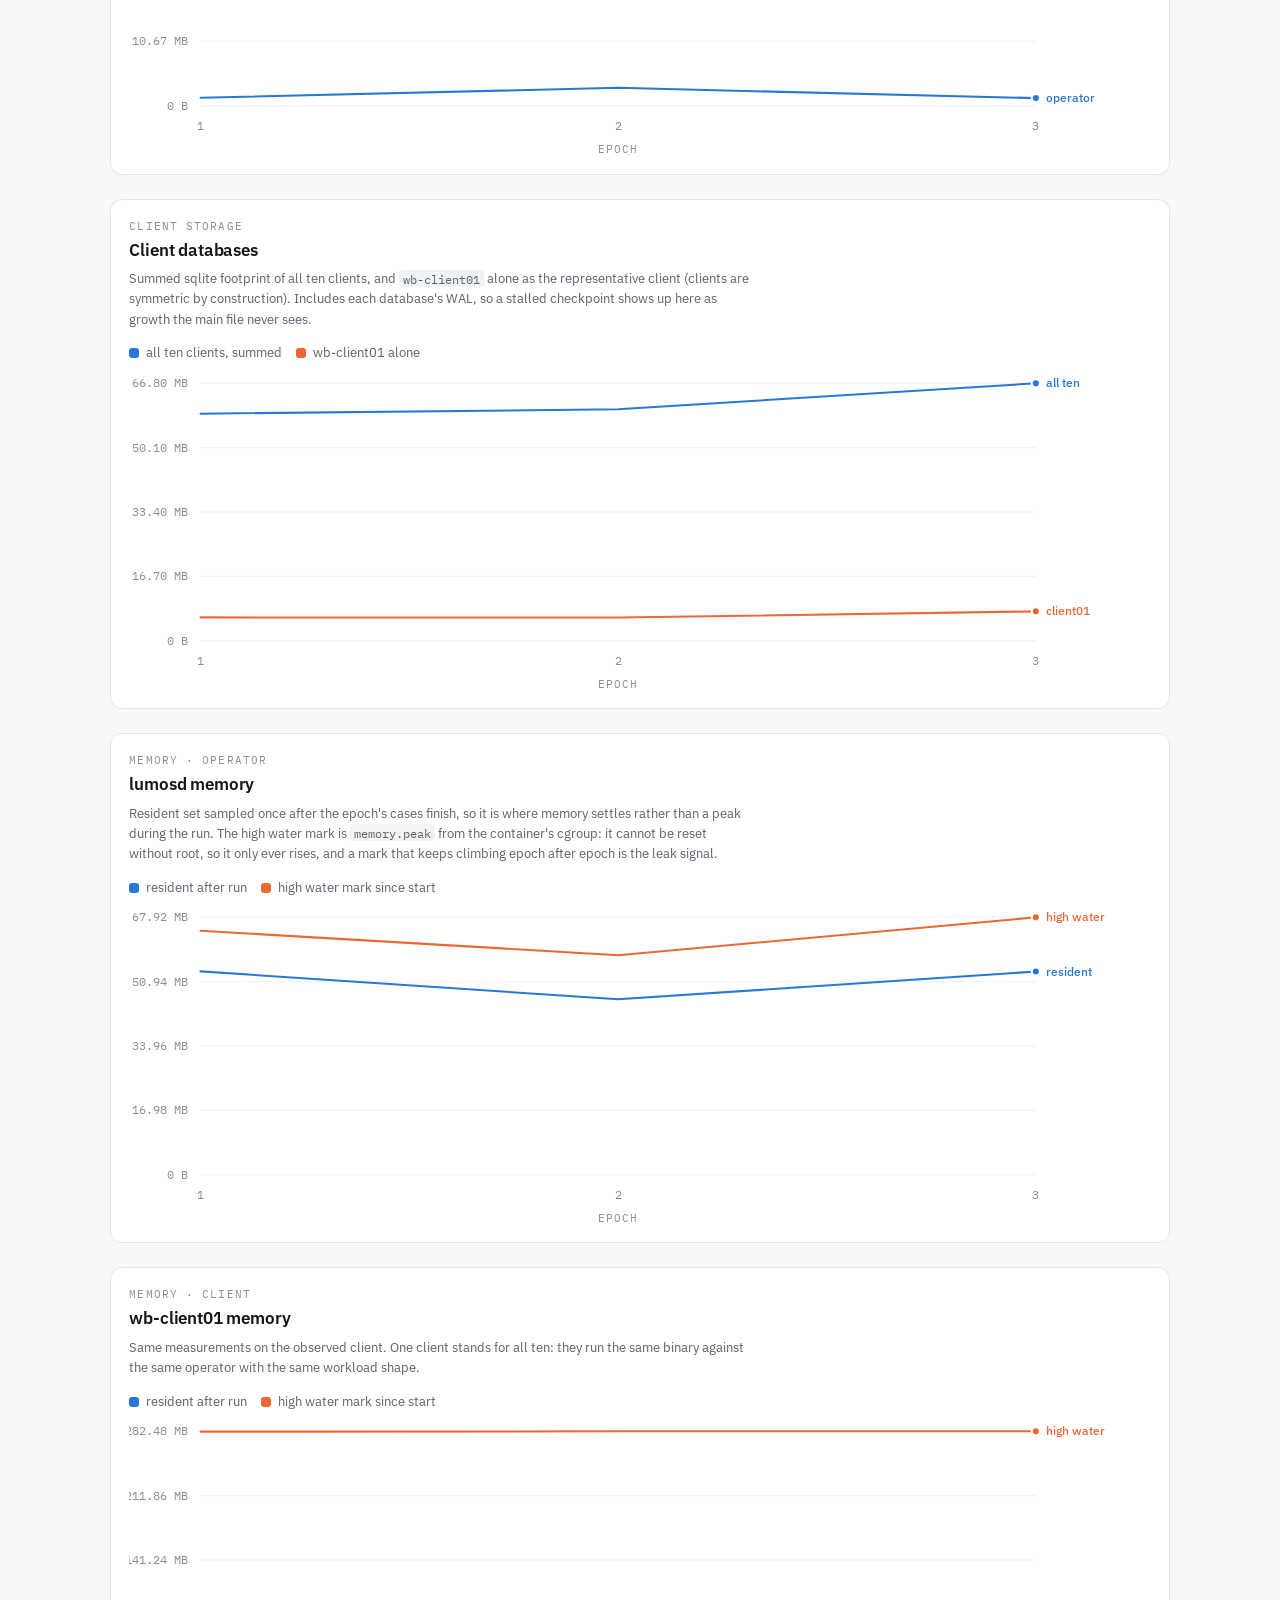
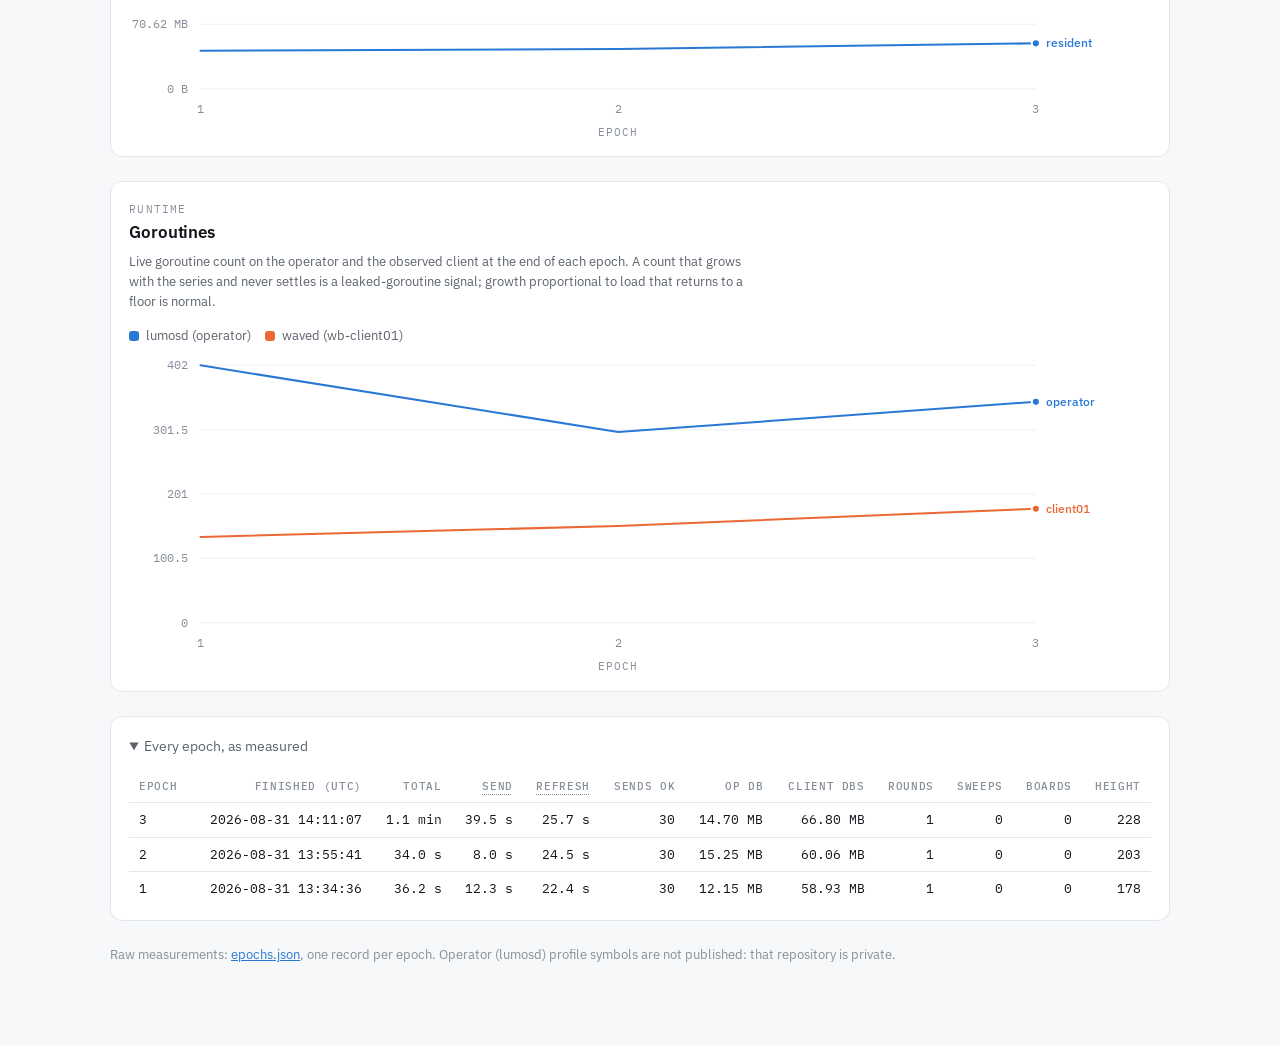
==== commit 04b2509a: "wavebench: capital conservation and lock-ratio tracking" ====
--- a/docs/index.html
+++ b/docs/index.html
@@ -236,6 +236,54 @@
   </section>
 
   <section class="card">
+    <span class="eyebrow">Capital</span>
+    <h2>Deployed against user capital</h2>
+    <p class="note">Three views of the system's money. <b>Deployed</b> is the
+      operator ledger's <code>deployed_capital</code>: every sat locked in
+      unexpired on-chain batch outputs, including the operator's own refresh
+      liquidity and fully-forfeited history the sweeper has not reclaimed yet.
+      <b>User spendable</b> is the sum of all ten clients' confirmed offchain
+      balances. <b>Live vtxo value</b> is the operator indexer's total for
+      live vtxos, an independent measurement that should track user spendable
+      exactly. The gap between deployed and the other two is capital the
+      operator has committed beyond what users can spend; batch expiry (1008
+      blocks after a round confirms) is when the sweeper starts winning it
+      back.</p>
+    <div class="legend" id="lg-cap"></div>
+    <div class="plot" id="p-cap"><div class="tip" id="t-cap"></div></div>
+  </section>
+
+  <section class="card">
+    <span class="eyebrow">Capital efficiency</span>
+    <h2>Sats locked per sat of user balance</h2>
+    <p class="note">Deployed capital divided by user-spendable capital: how
+      much the operator has locked on chain to give users one spendable sat.
+      Every refresh round adds newly-committed outputs while the forfeited
+      batch stays locked until its expiry, so this ratio is expected to climb
+      between sweeps and fall when the sweeper reclaims expired batches. A
+      ratio that only ever climbs means reclamation is not keeping up.</p>
+    <div class="legend" id="lg-eff"></div>
+    <div class="plot" id="p-eff"><div class="tip" id="t-eff"></div></div>
+  </section>
+
+  <section class="card">
+    <span class="eyebrow">Capital conservation</span>
+    <h2>Where every sat is</h2>
+    <p class="note">Every sat in the system entered through a harness-made
+      boarding deposit, so total-deposited is known exactly, and
+      <b>conservation residual</b> = deposited &minus; user spendable &minus;
+      pending &minus; operator fees must be zero: any other non-null value
+      means sats appeared or vanished somewhere in the stack. <b>claims
+      residual</b> cross-checks the operator ledger's own
+      <code>user_vtxo_claims</code> liability against what clients report; as
+      wired it trails by exactly the cumulative refresh fees, so it tracking
+      the fee line is the known baseline and a departure from that is the
+      signal. Epochs before this was measured render as gaps.</p>
+    <div class="legend" id="lg-cons"></div>
+    <div class="plot" id="p-cons"><div class="tip" id="t-cons"></div></div>
+  </section>
+
+  <section class="card">
     <span class="eyebrow">Operator storage</span>
     <h2>Operator database</h2>
     <p class="note">Total size postgres reports for the <code>lumos</code> database.
@@ -329,6 +377,15 @@
 };
 const fmtSecs = v => v >= 60 ? (v / 60).toFixed(1) + ' min' : v.toFixed(1) + ' s';
 const fmtInt = v => v.toLocaleString('en-US');
+const fmtSat = v => {
+  const s = v < 0 ? '−' : '';
+  const a = Math.abs(v);
+  if (a >= 1e8) return s + (a / 1e8).toFixed(2) + ' BTC';
+  if (a >= 1e6) return s + (a / 1e6).toFixed(2) + 'M sat';
+  if (a >= 1e4) return s + (a / 1e3).toFixed(0) + 'k sat';
+  return s + fmtInt(a) + ' sat';
+};
+const fmtRatio = v => v.toFixed(2) + '×';
 
 // What each timed case actually does, so the seconds on the chart mean
 // something without reading the harness. Taken from the case bodies and the
@@ -500,11 +557,22 @@
     a + ((e.rounds || {}).batch_sweeps || 0), 0);
   const totalBoards = data.reduce((a, e) => a + ((e.boards || []).length), 0);
 
+  const cap = last.capital || {};
+  const chk = last.capital_check || {};
+  const ratio = cap.deployed_sat != null && cap.spendable_sat
+    ? (cap.deployed_sat / cap.spendable_sat).toFixed(2) + '×' : 'n/a';
   document.getElementById('readout').innerHTML =
     cell('epochs', data.length, 'appended one per scheduled run') +
     cell('last epoch', fmtSecs(last.duration_s), 'all cases, end to end') +
     cell('payments', fmtInt(totalSends), 'OOR sends completed, cumulative') +
     cell('rounds', fmtInt(totalRounds), 'confirmed by the operator') +
+    cell('capital locked', cap.deployed_sat != null ? fmtSat(cap.deployed_sat) : 'n/a',
+      'operator, in unexpired batches') +
+    cell('lock ratio', ratio, 'sats locked per user-spendable sat') +
+    cell('conservation', chk.residual_sat === 0 ? '0 sat'
+      : (chk.residual_sat == null ? 'n/a' : fmtSat(chk.residual_sat)),
+      chk.residual_sat === 0 ? 'every deposited sat accounted for'
+        : 'deposited minus spendable, pending and fees') +
     cell('operator db', fmtBytes(last.after.operator_pg_bytes ?? 0),
       'postgres, as reported') +
     cell('client dbs', fmtBytes(last.after.clients_sqlite_bytes ?? 0),
@@ -552,6 +620,40 @@
       return v === null || v === undefined ? [] : [[e.epoch, v]];
     }),
   }));
+
+  lineChart(document.getElementById('p-cap'), document.getElementById('t-cap'),
+    document.getElementById('lg-cap'),
+    series([
+      { name: 'deployed (operator ledger)', label: 'deployed',
+        color: 'var(--series-2)', pick: e => opt(e, ['capital', 'deployed_sat']) },
+      { name: 'user spendable (sum of client balances)', label: 'spendable',
+        color: 'var(--series-1)', pick: e => opt(e, ['capital', 'spendable_sat']) },
+      { name: 'live vtxo value (operator indexer)', label: 'live vtxos',
+        color: 'var(--series-3)', pick: e => opt(e, ['capital', 'live_vtxo_sat']) },
+    ]), fmtSat);
+
+  lineChart(document.getElementById('p-eff'), document.getElementById('t-eff'),
+    document.getElementById('lg-eff'),
+    series([
+      { name: 'deployed ÷ user spendable', label: 'lock ratio',
+        color: 'var(--series-2)',
+        pick: e => {
+          const d = opt(e, ['capital', 'deployed_sat']);
+          const s = opt(e, ['capital', 'spendable_sat']);
+          return d != null && s ? d / s : null;
+        } },
+    ]), fmtRatio);
+
+  lineChart(document.getElementById('p-cons'), document.getElementById('t-cons'),
+    document.getElementById('lg-cons'),
+    series([
+      { name: 'conservation residual (must be zero)', label: 'residual',
+        color: 'var(--series-1)',
+        pick: e => opt(e, ['capital_check', 'residual_sat']) },
+      { name: 'ledger claims residual (baseline: cumulative refresh fees)',
+        label: 'claims', color: 'var(--series-2)',
+        pick: e => opt(e, ['capital_check', 'claims_residual_sat']) },
+    ]), fmtSat);
 
   lineChart(document.getElementById('p-opdb'), document.getElementById('t-opdb'),
     document.getElementById('lg-opdb'),
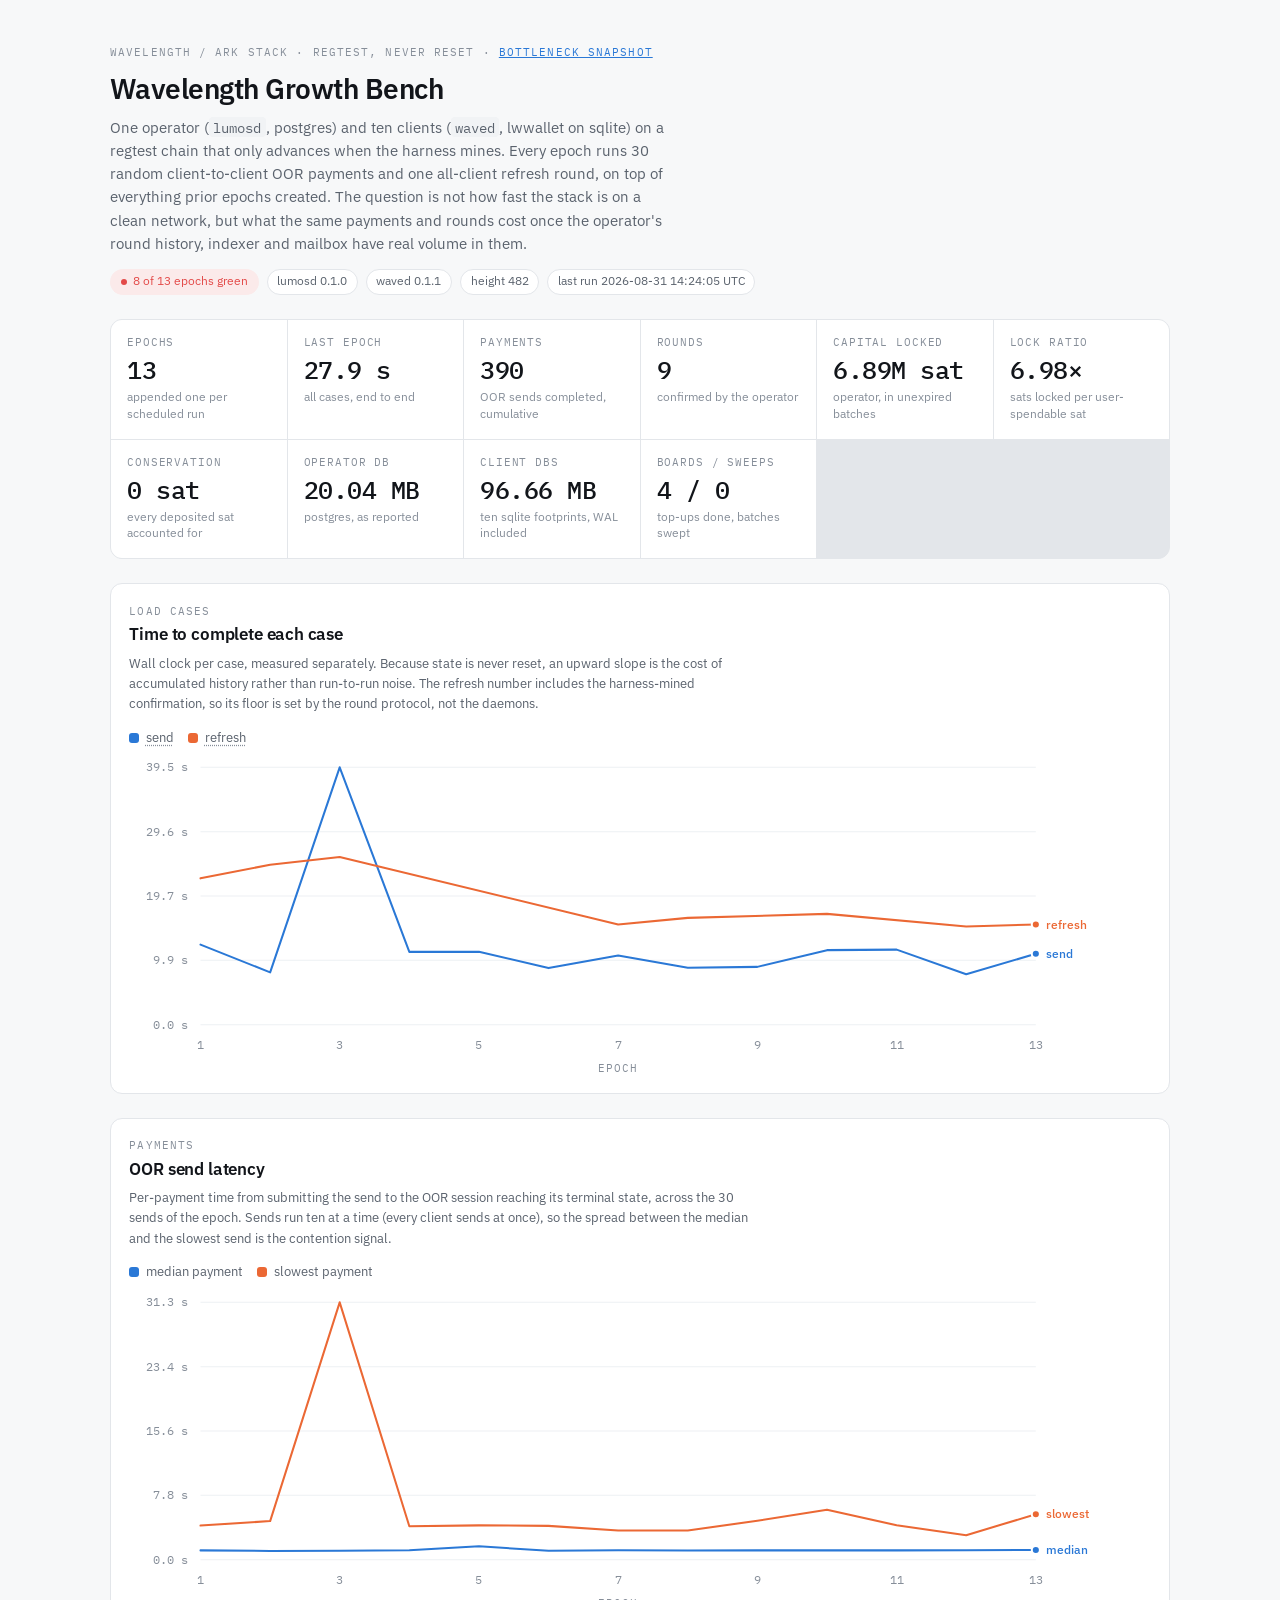
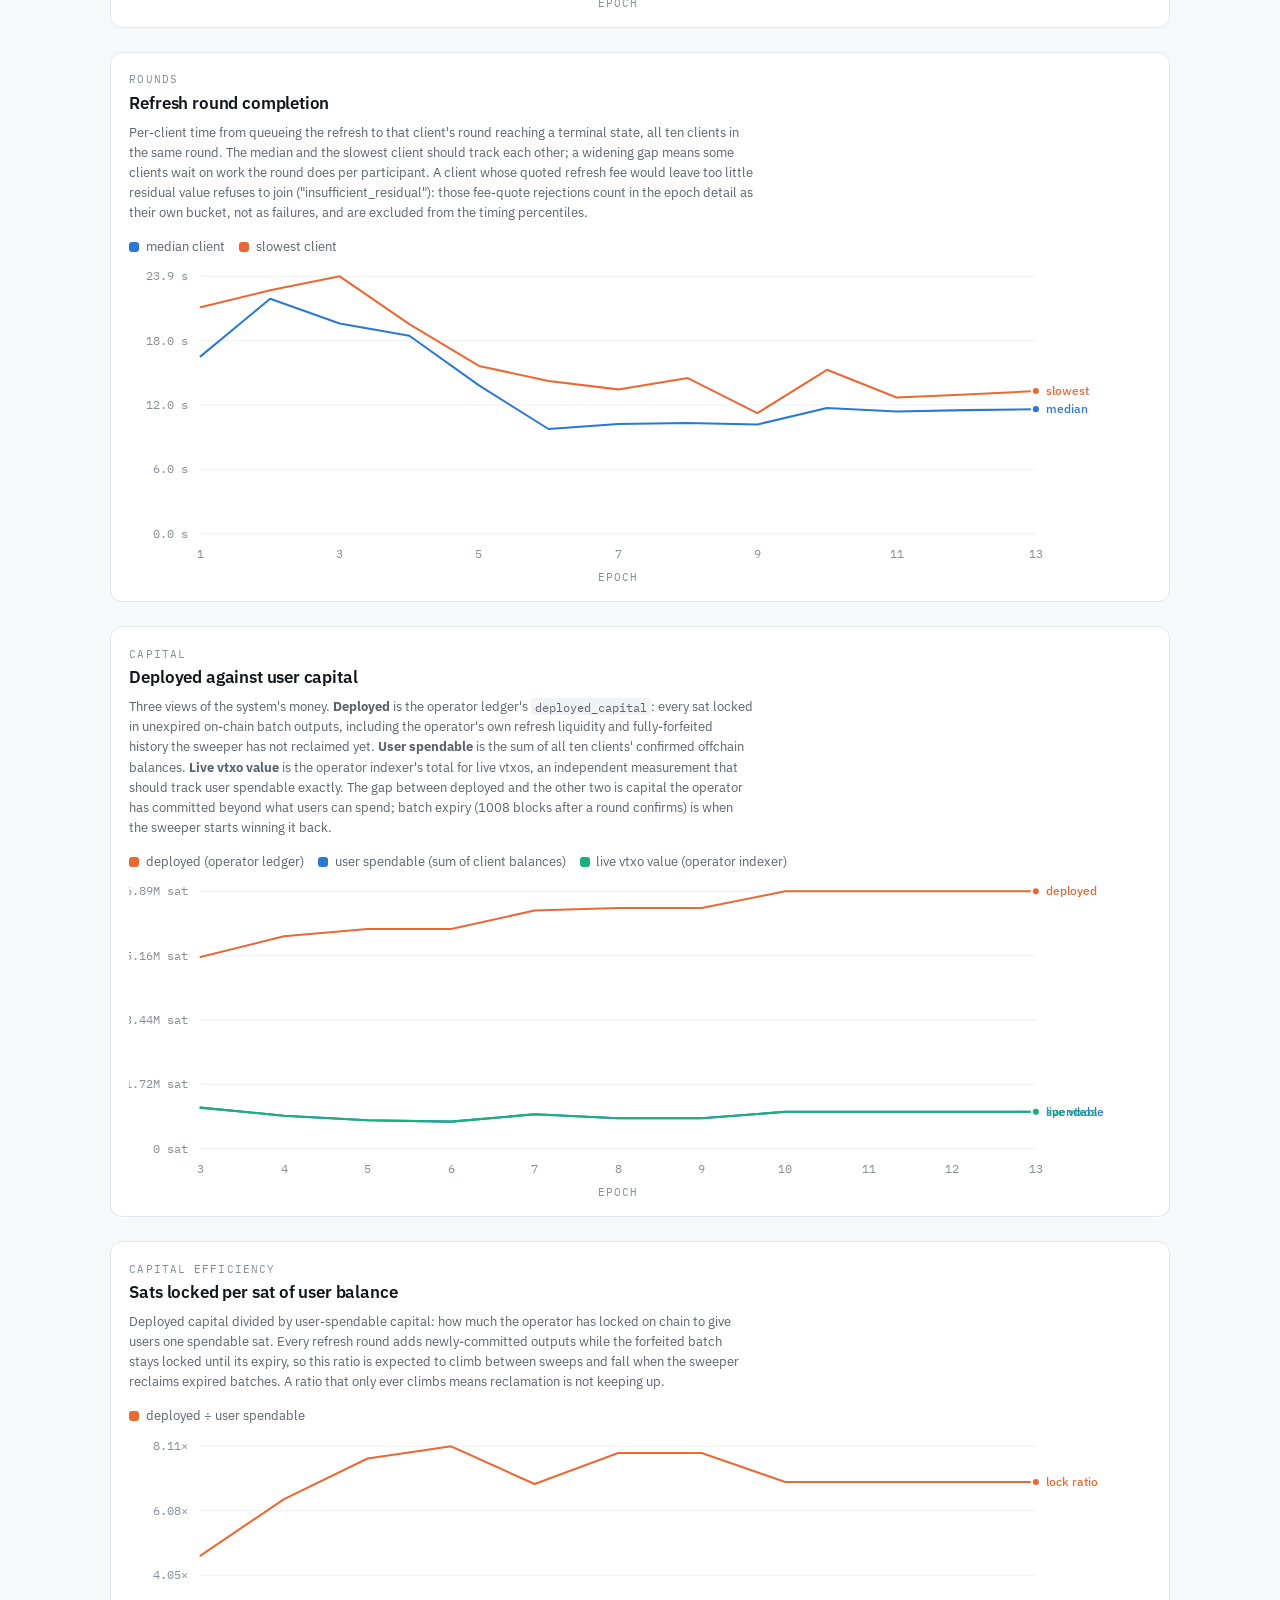
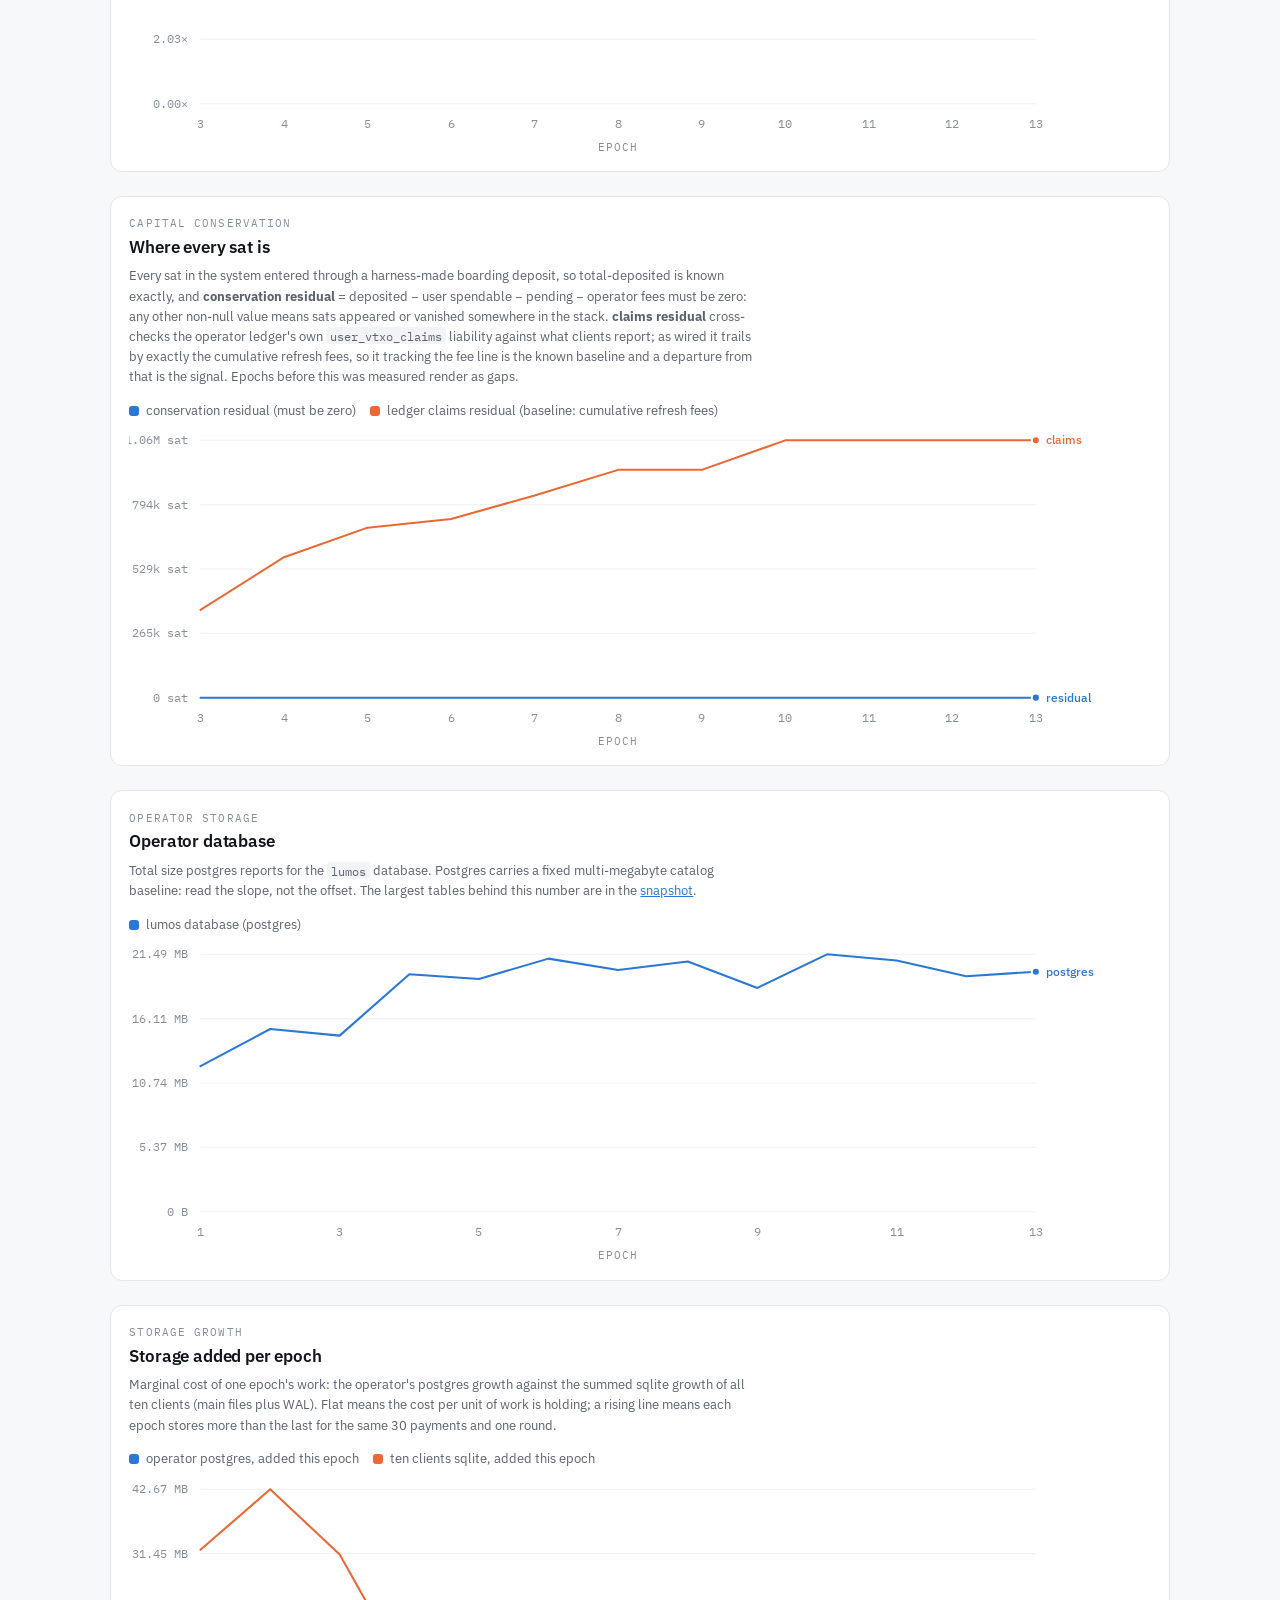
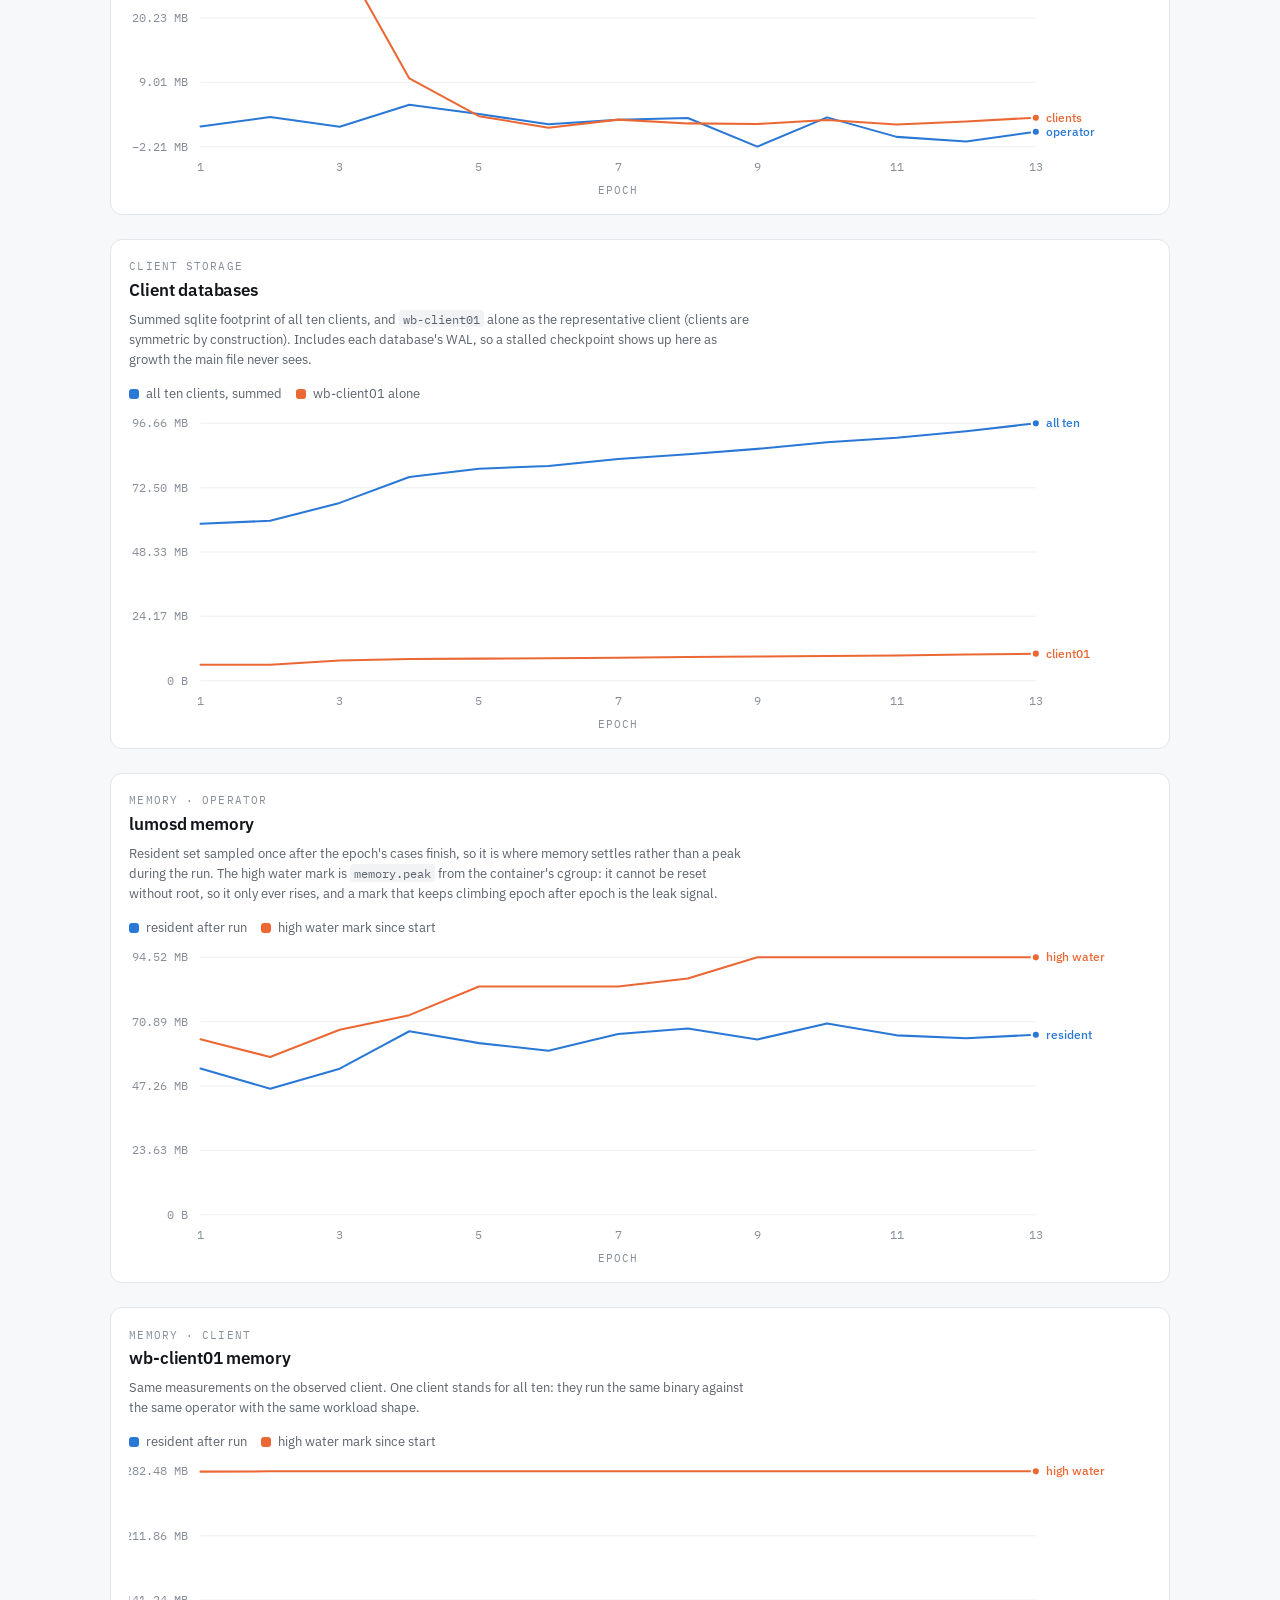
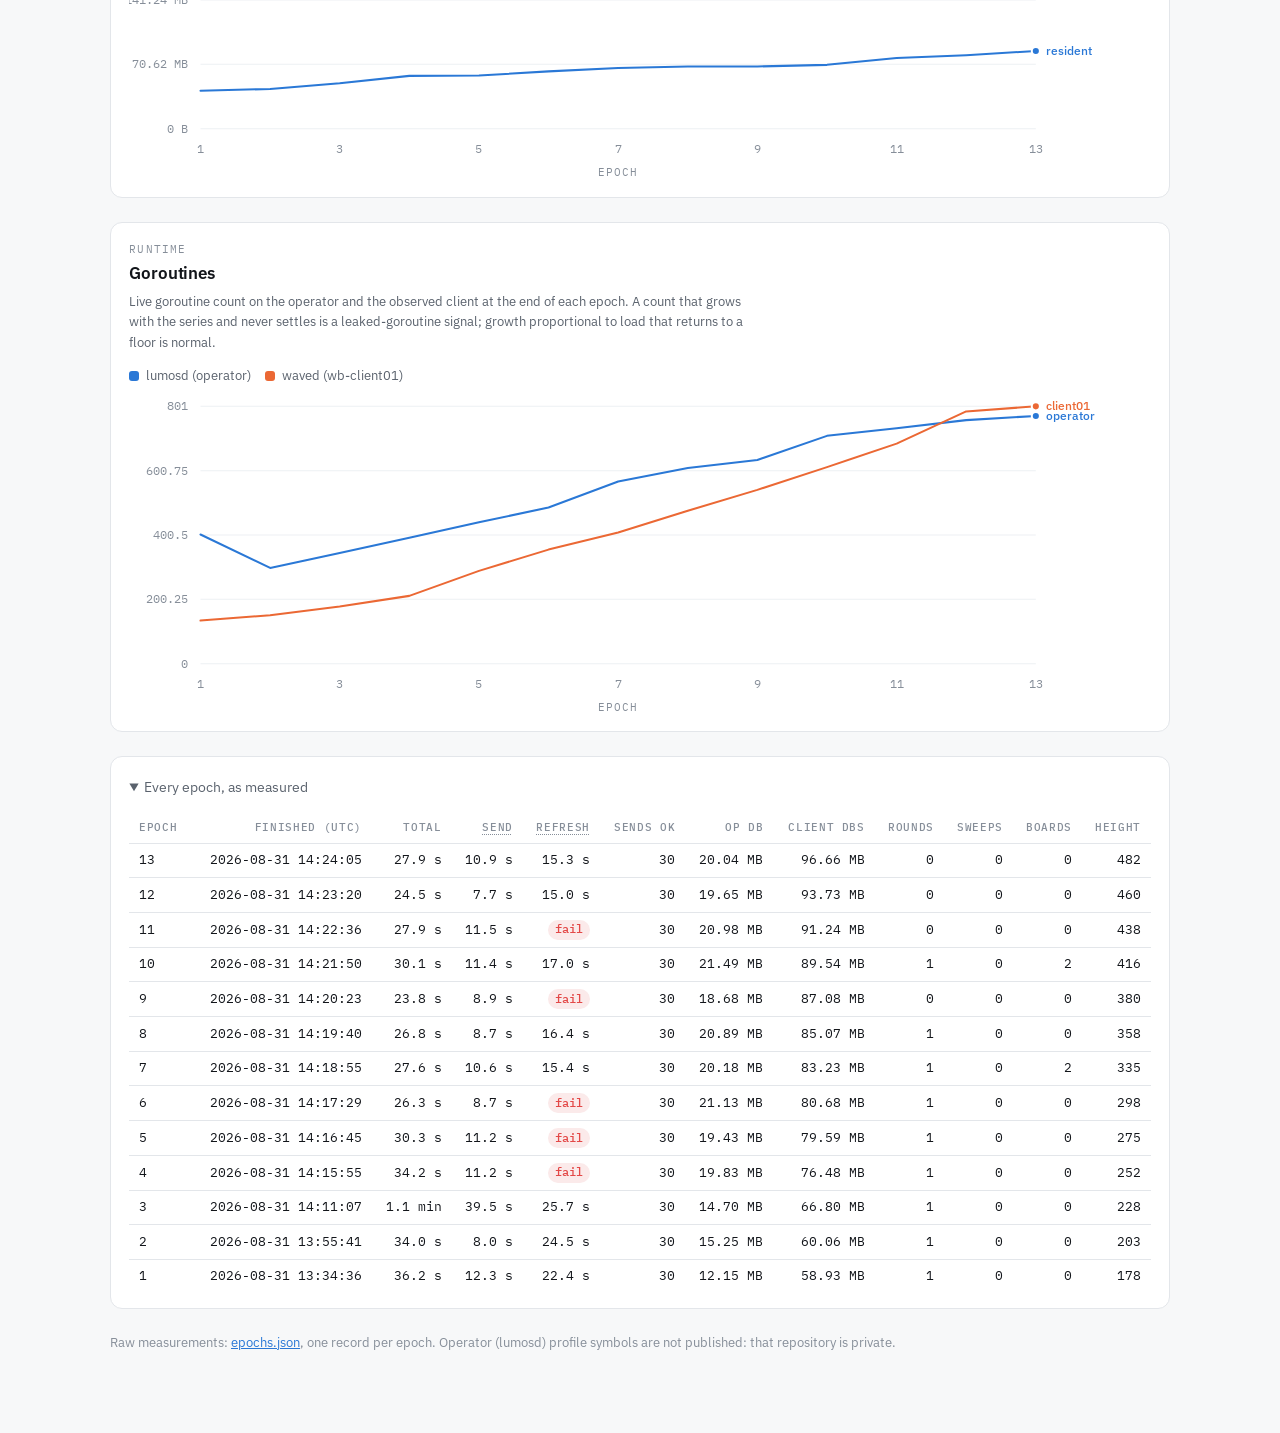
==== commit 039b9995: "wavebench: reaper-proof refresh outcomes, custom domain" ====
--- a/docs/index.html
+++ b/docs/index.html
@@ -230,7 +230,11 @@
     <p class="note">Per-client time from queueing the refresh to that client's round
       reaching a terminal state, all ten clients in the same round. The median and
       the slowest client should track each other; a widening gap means some clients
-      wait on work the round does per participant.</p>
+      wait on work the round does per participant. A client whose quoted
+      refresh fee would leave too little residual value refuses to join
+      ("insufficient_residual"): those fee-quote rejections count in the
+      epoch detail as their own bucket, not as failures, and are excluded
+      from the timing percentiles.</p>
     <div class="legend" id="lg-ref"></div>
     <div class="plot" id="p-ref"><div class="tip" id="t-ref"></div></div>
   </section>
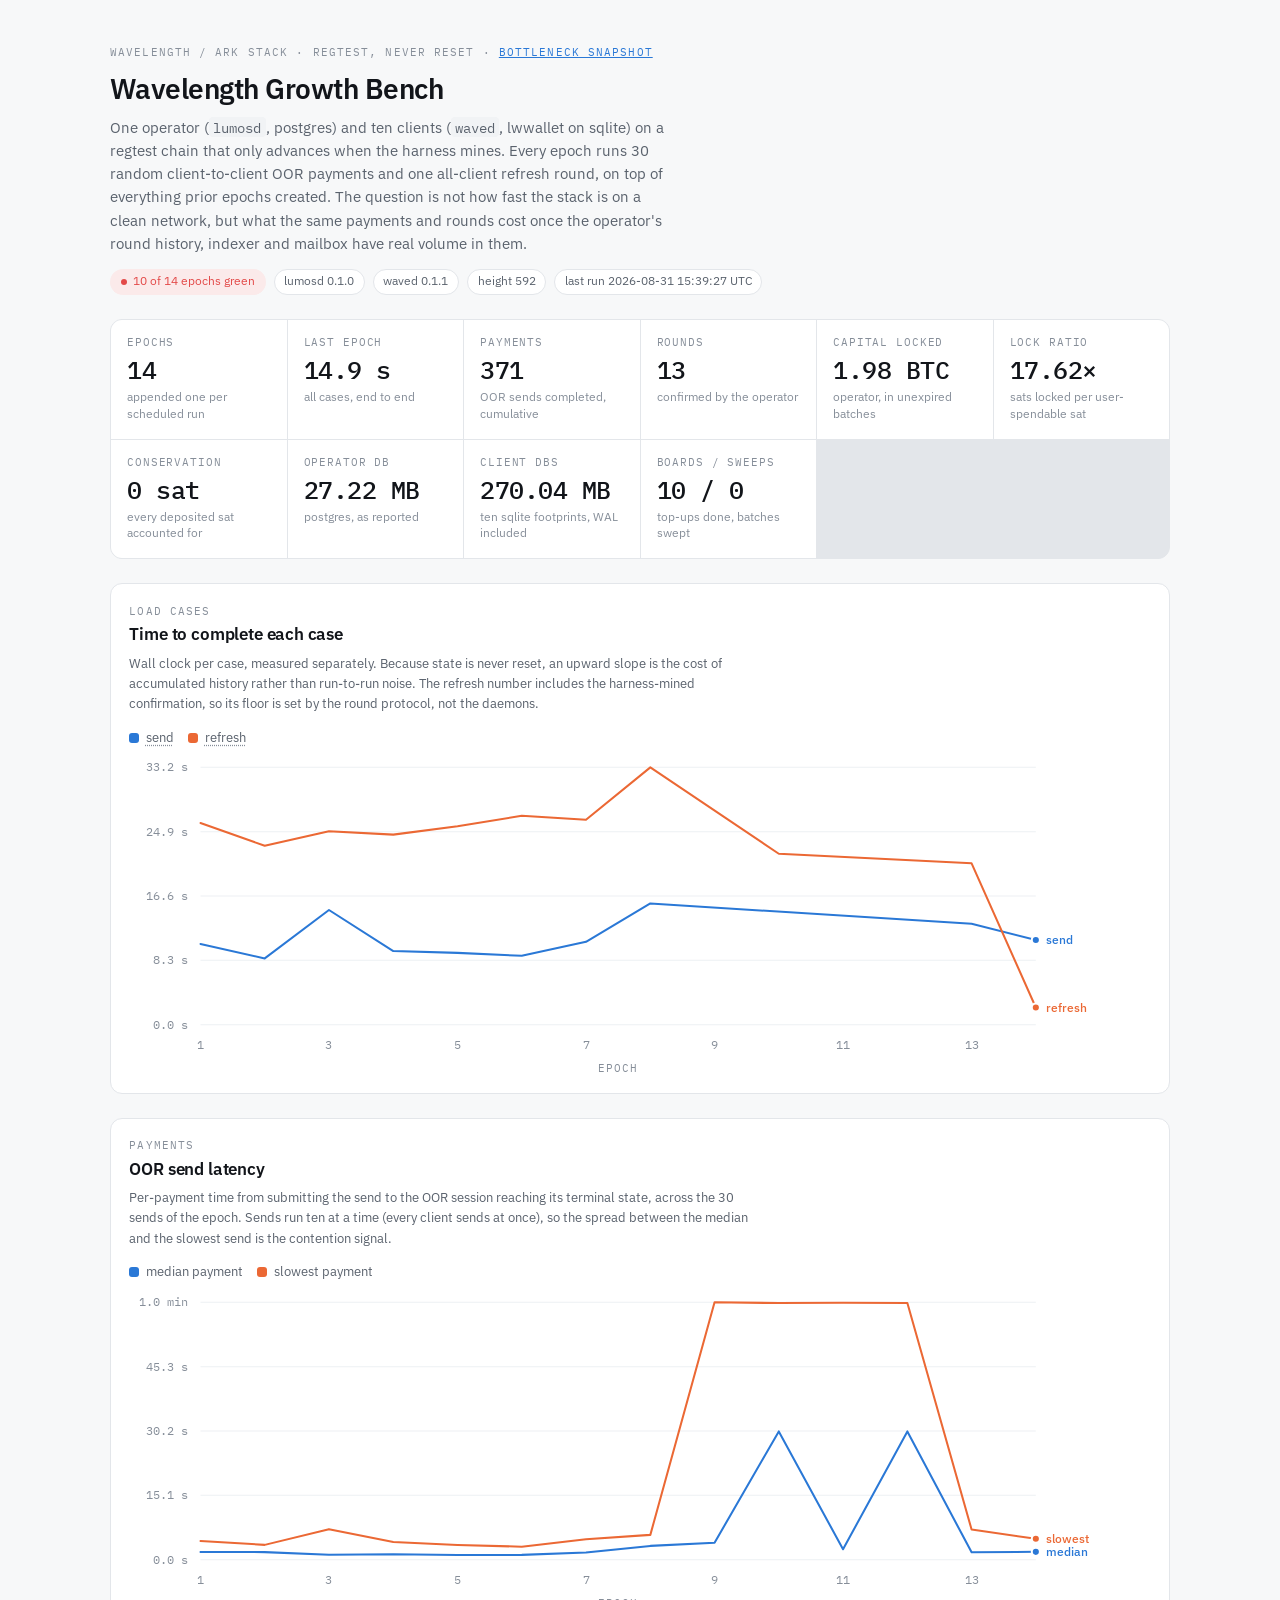
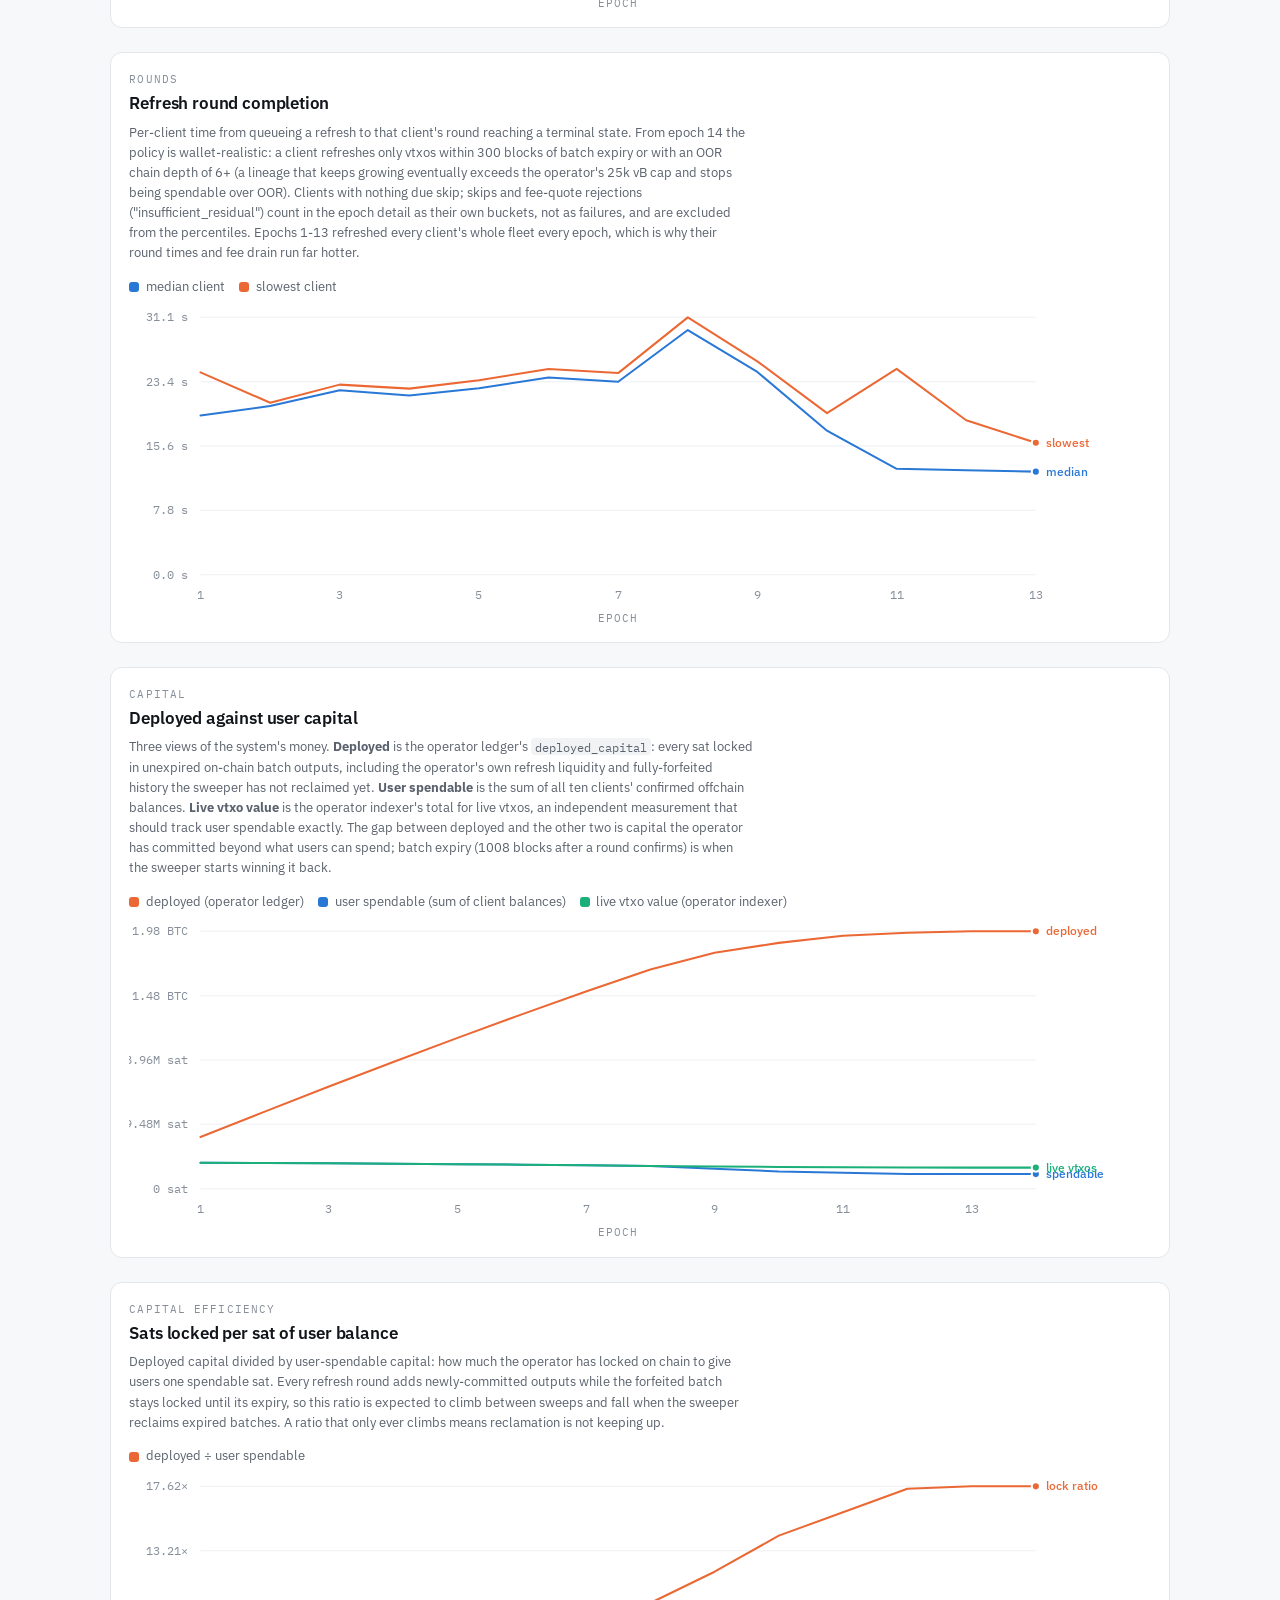
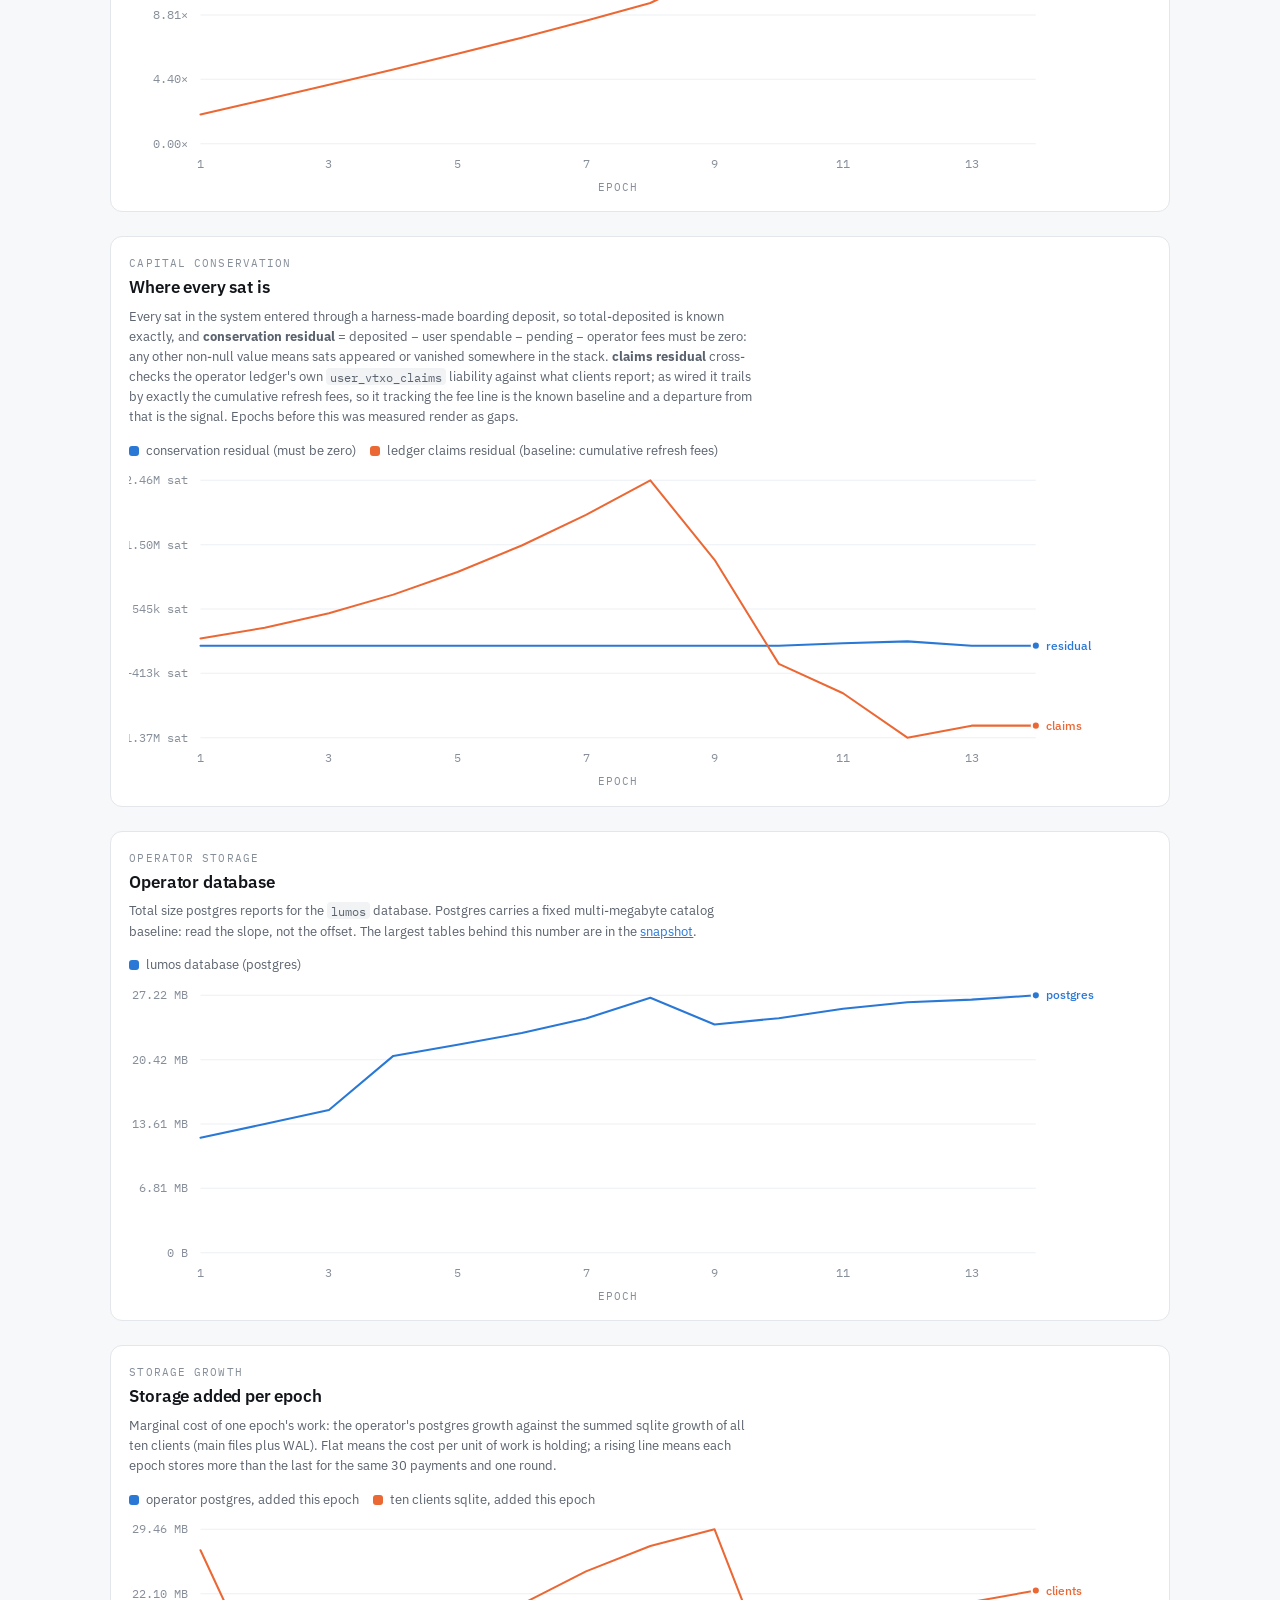
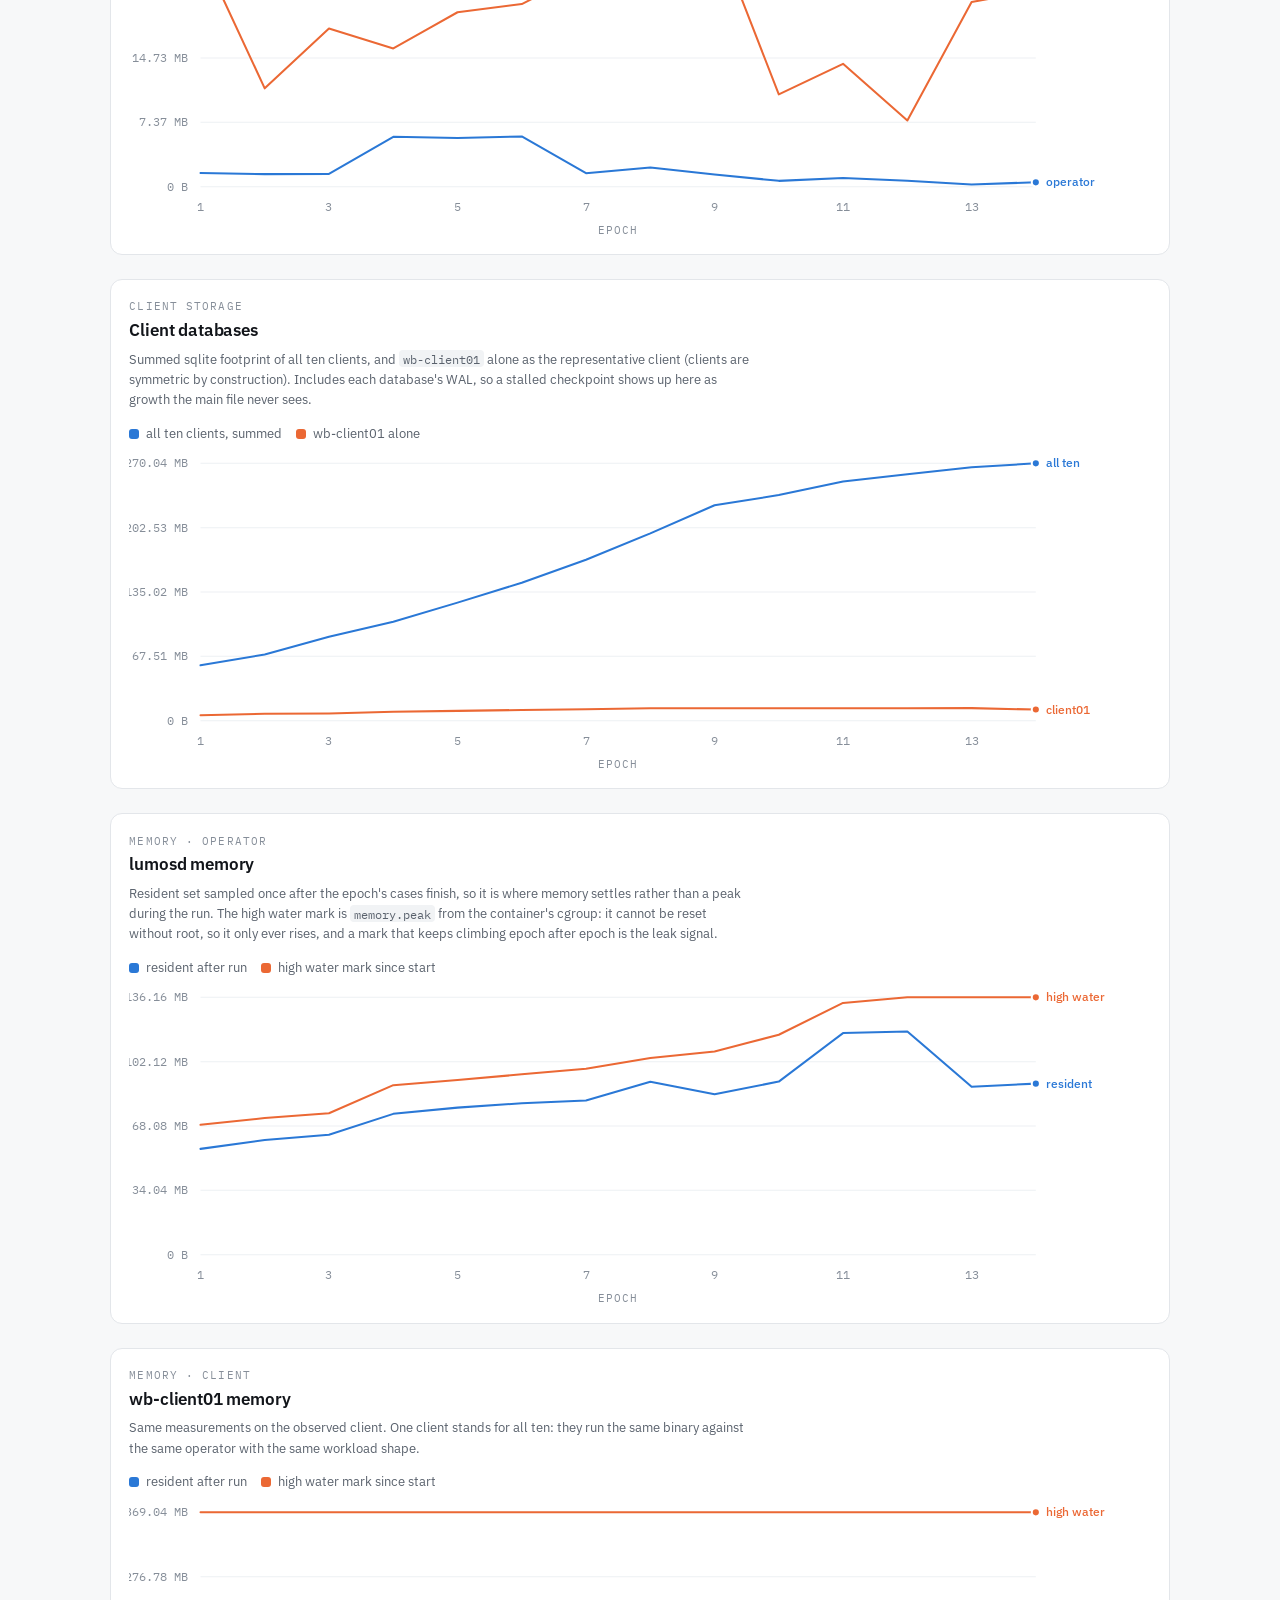
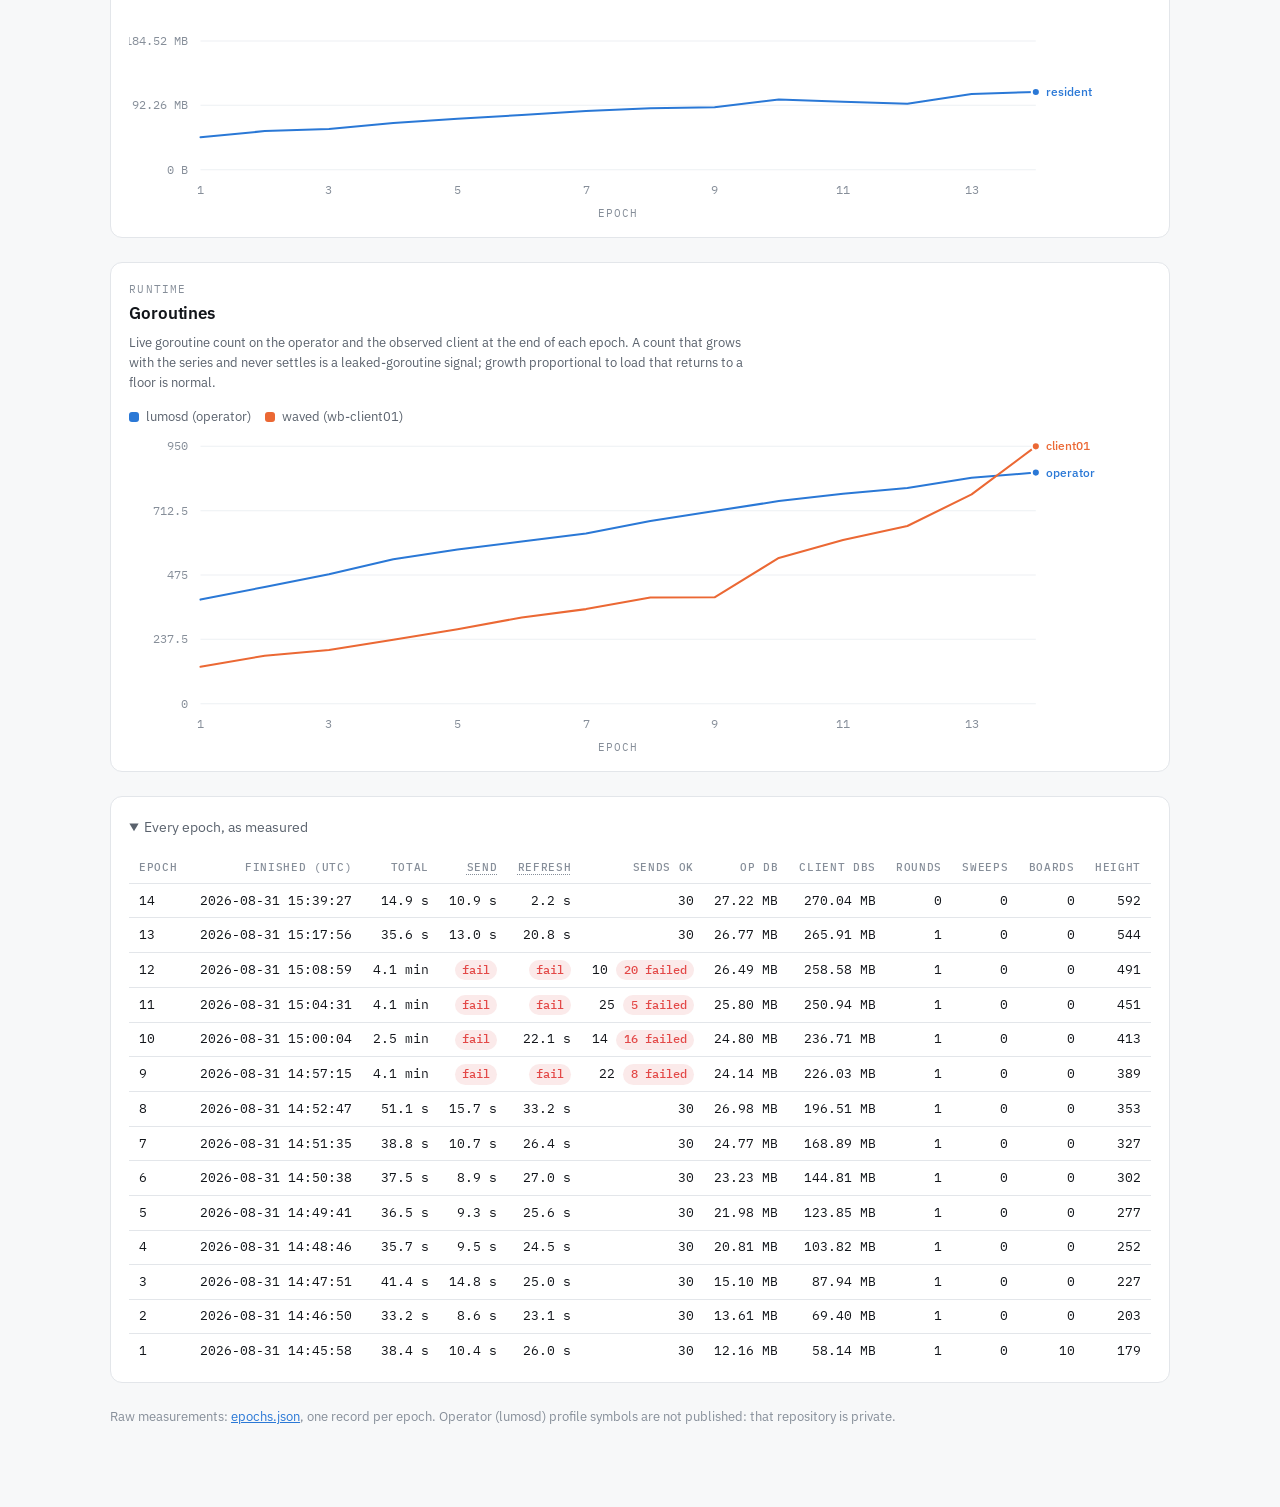
==== commit 965de693: "wavebench v2.1: wallet-realistic selective refresh, real-time block pacing" ====
--- a/docs/index.html
+++ b/docs/index.html
@@ -227,14 +227,16 @@
   <section class="card">
     <span class="eyebrow">Rounds</span>
     <h2>Refresh round completion</h2>
-    <p class="note">Per-client time from queueing the refresh to that client's round
-      reaching a terminal state, all ten clients in the same round. The median and
-      the slowest client should track each other; a widening gap means some clients
-      wait on work the round does per participant. A client whose quoted
-      refresh fee would leave too little residual value refuses to join
-      ("insufficient_residual"): those fee-quote rejections count in the
-      epoch detail as their own bucket, not as failures, and are excluded
-      from the timing percentiles.</p>
+    <p class="note">Per-client time from queueing a refresh to that client's round
+      reaching a terminal state. From epoch 14 the policy is wallet-realistic:
+      a client refreshes only vtxos within 300 blocks of batch expiry or with
+      an OOR chain depth of 6+ (a lineage that keeps growing eventually
+      exceeds the operator's 25k vB cap and stops being spendable over OOR).
+      Clients with nothing due skip; skips and fee-quote rejections
+      ("insufficient_residual") count in the epoch detail as their own
+      buckets, not as failures, and are excluded from the percentiles.
+      Epochs 1-13 refreshed every client's whole fleet every epoch, which is
+      why their round times and fee drain run far hotter.</p>
     <div class="legend" id="lg-ref"></div>
     <div class="plot" id="p-ref"><div class="tip" id="t-ref"></div></div>
   </section>
@@ -398,15 +400,16 @@
   { key: 'send', color: 'var(--series-1)',
     what: '30 client-to-client OOR payments in 3 waves of 10: every client '
         + 'sends once per wave, concurrently, to a uniformly random other '
-        + 'client, 2000-5000 sat. Each payment is timed from submission to '
+        + 'client, 25-100k sat. Each payment is timed from submission to '
         + 'its OOR session reaching a terminal state. Fully offchain: no '
         + 'blocks are mined during this case.' },
   { key: 'refresh', color: 'var(--series-2)',
-    what: 'Every client queues a refresh of its whole vtxo set and auto-joins '
-        + 'the next round, so all ten land in one 10-participant round. The '
-        + 'harness mines one block every ~2s until each client’s round FSM '
-        + 'reaches a terminal state; the case is the wall clock of that whole '
-        + 'span.' },
+    what: 'Selective, wallet-realistic refresh (from epoch 14): each client '
+        + 'refreshes only vtxos within 300 blocks of batch expiry or with an '
+        + 'OOR chain depth of 6+, queued into the next shared round; clients '
+        + 'with nothing due skip. The harness mines until every submitting '
+        + 'client’s round FSM reaches a terminal state. Epochs 1-13 '
+        + 'refreshed the whole fleet every epoch instead.' },
 ];
 const CASE_WHAT = Object.fromEntries(CASES.map(c => [c.key, c.what]));
 
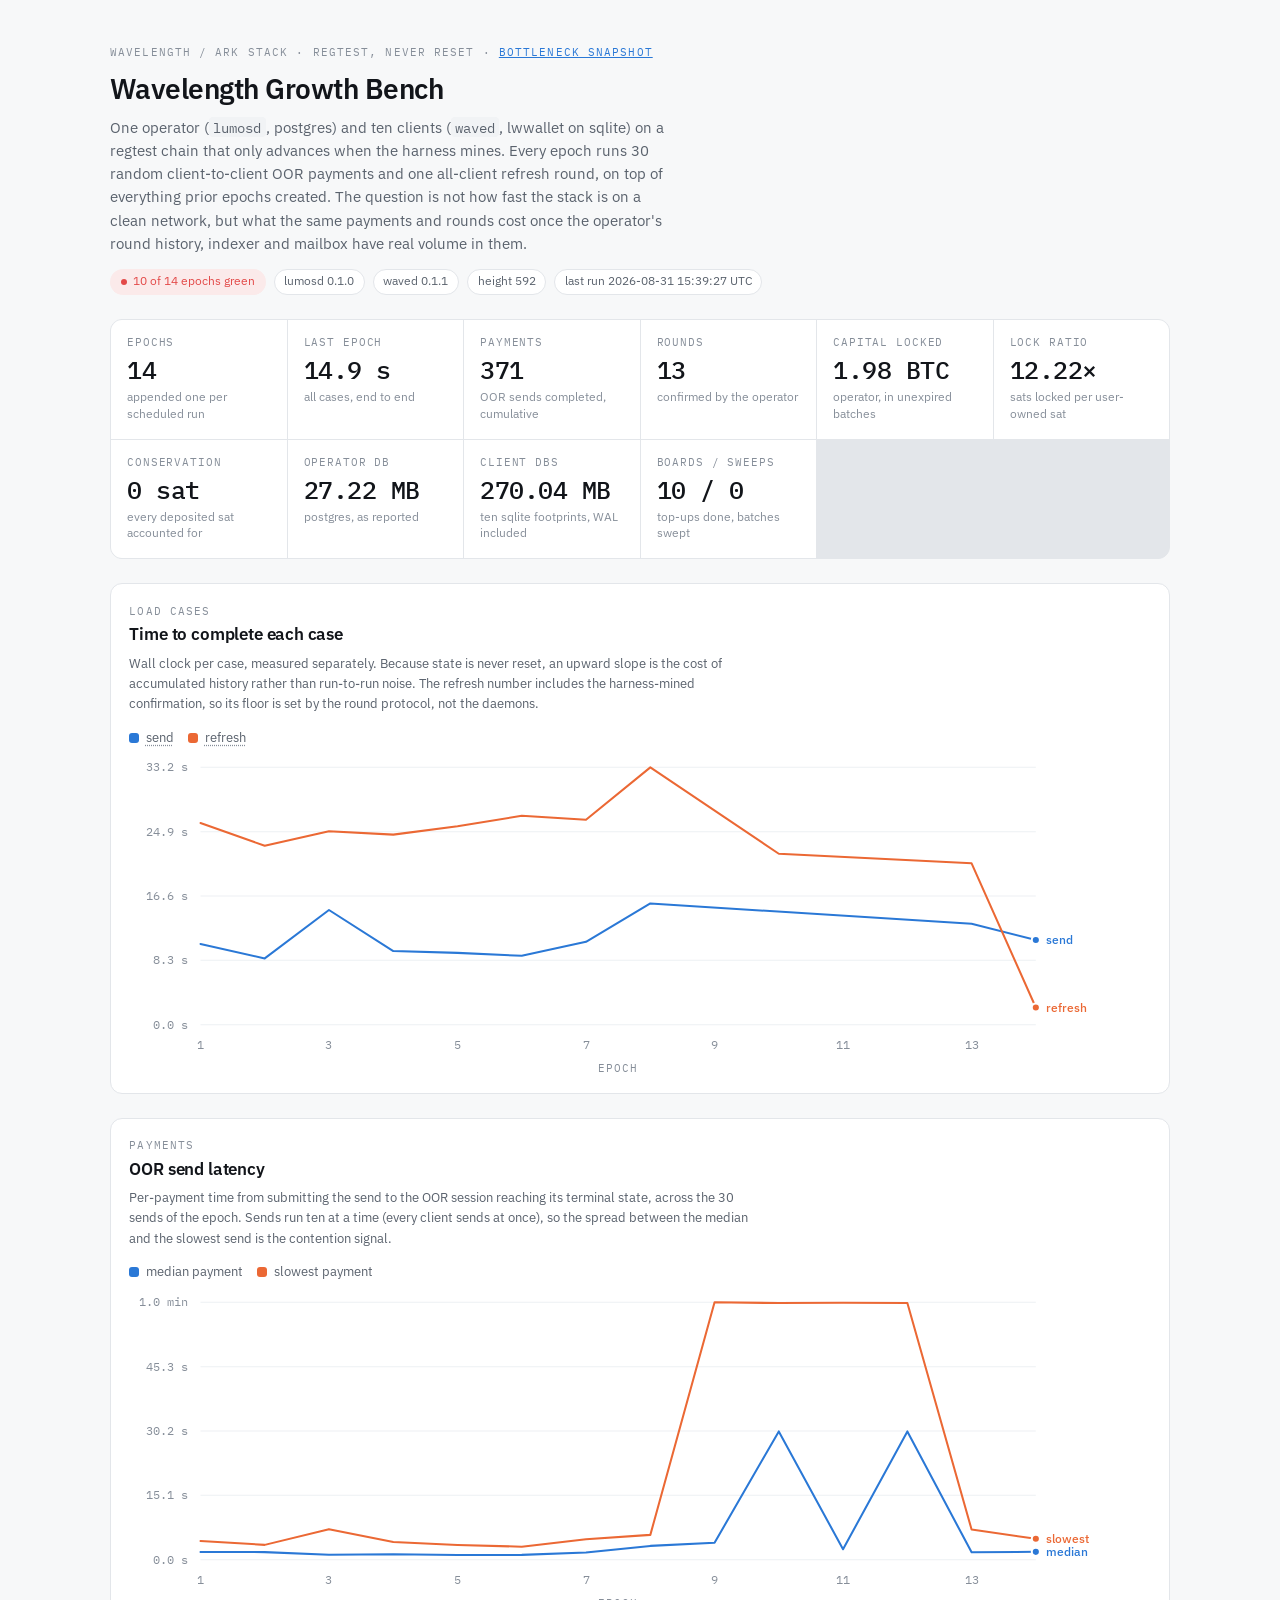
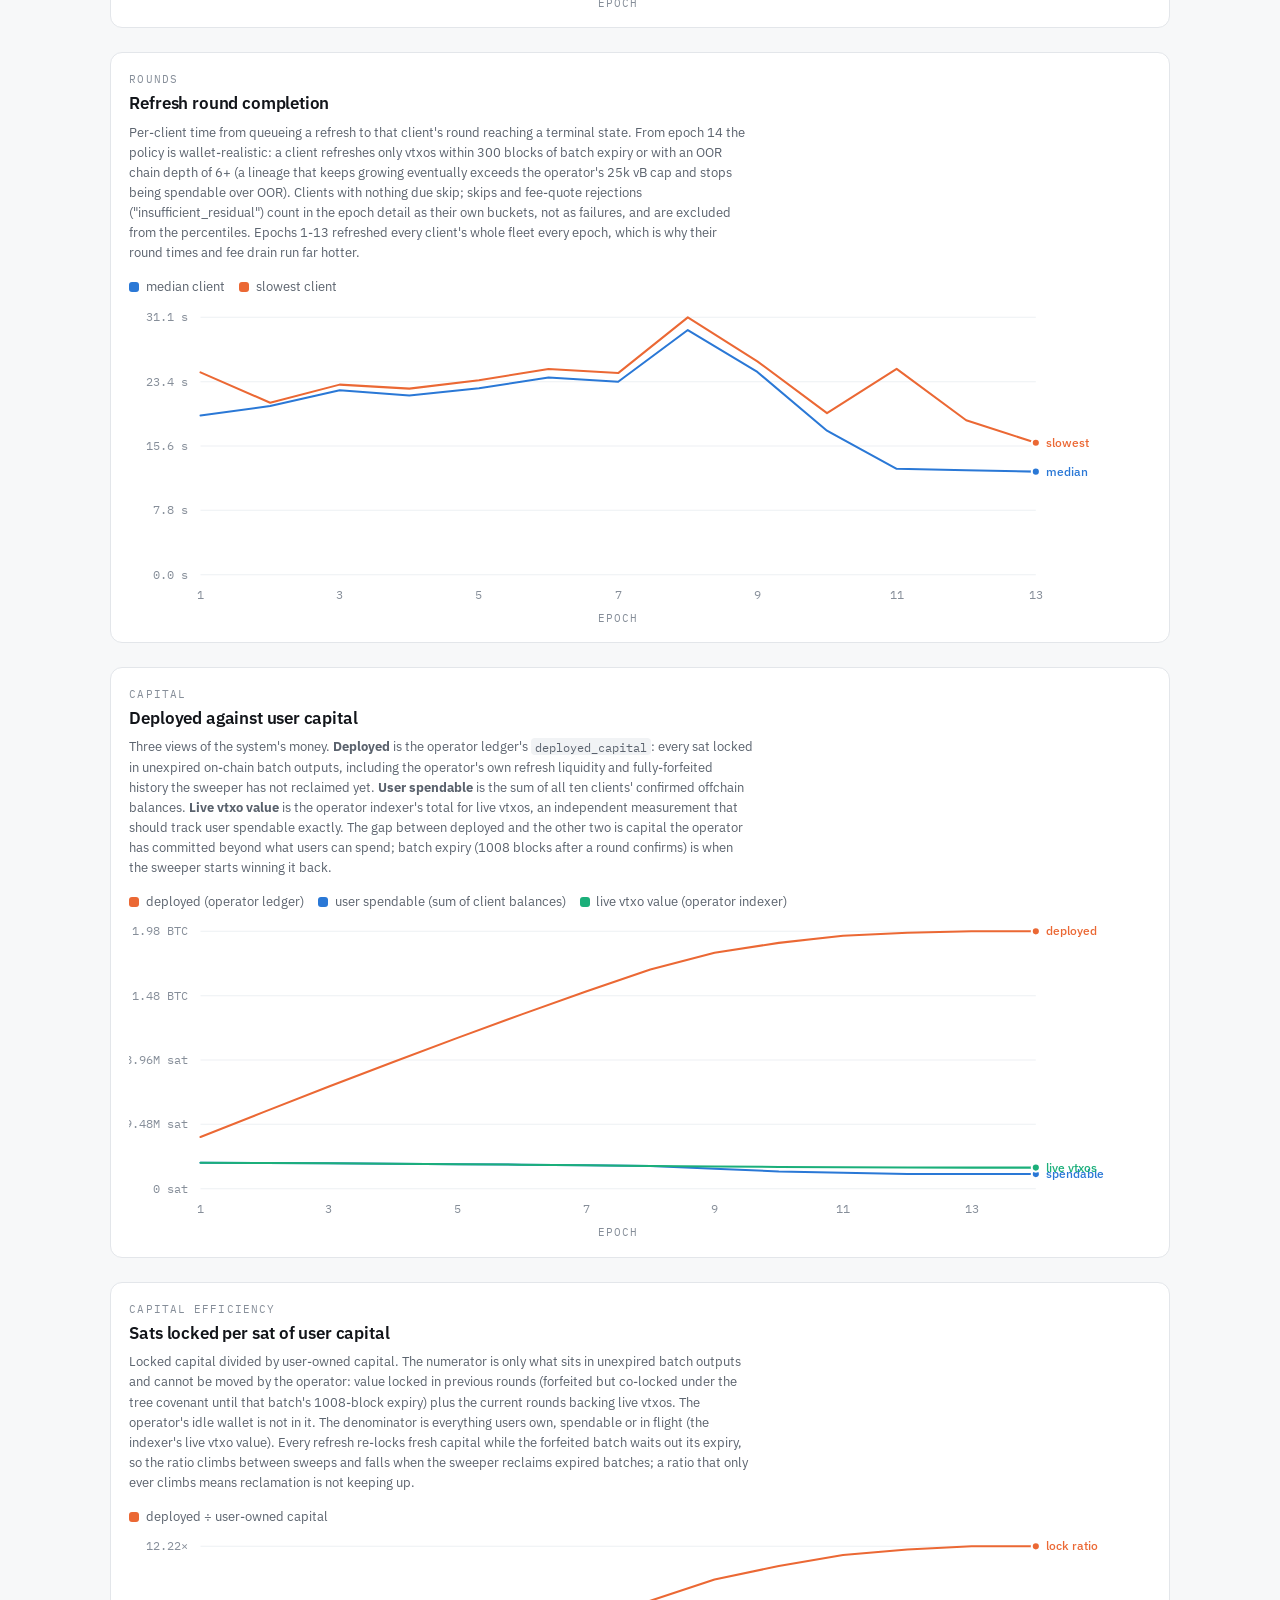
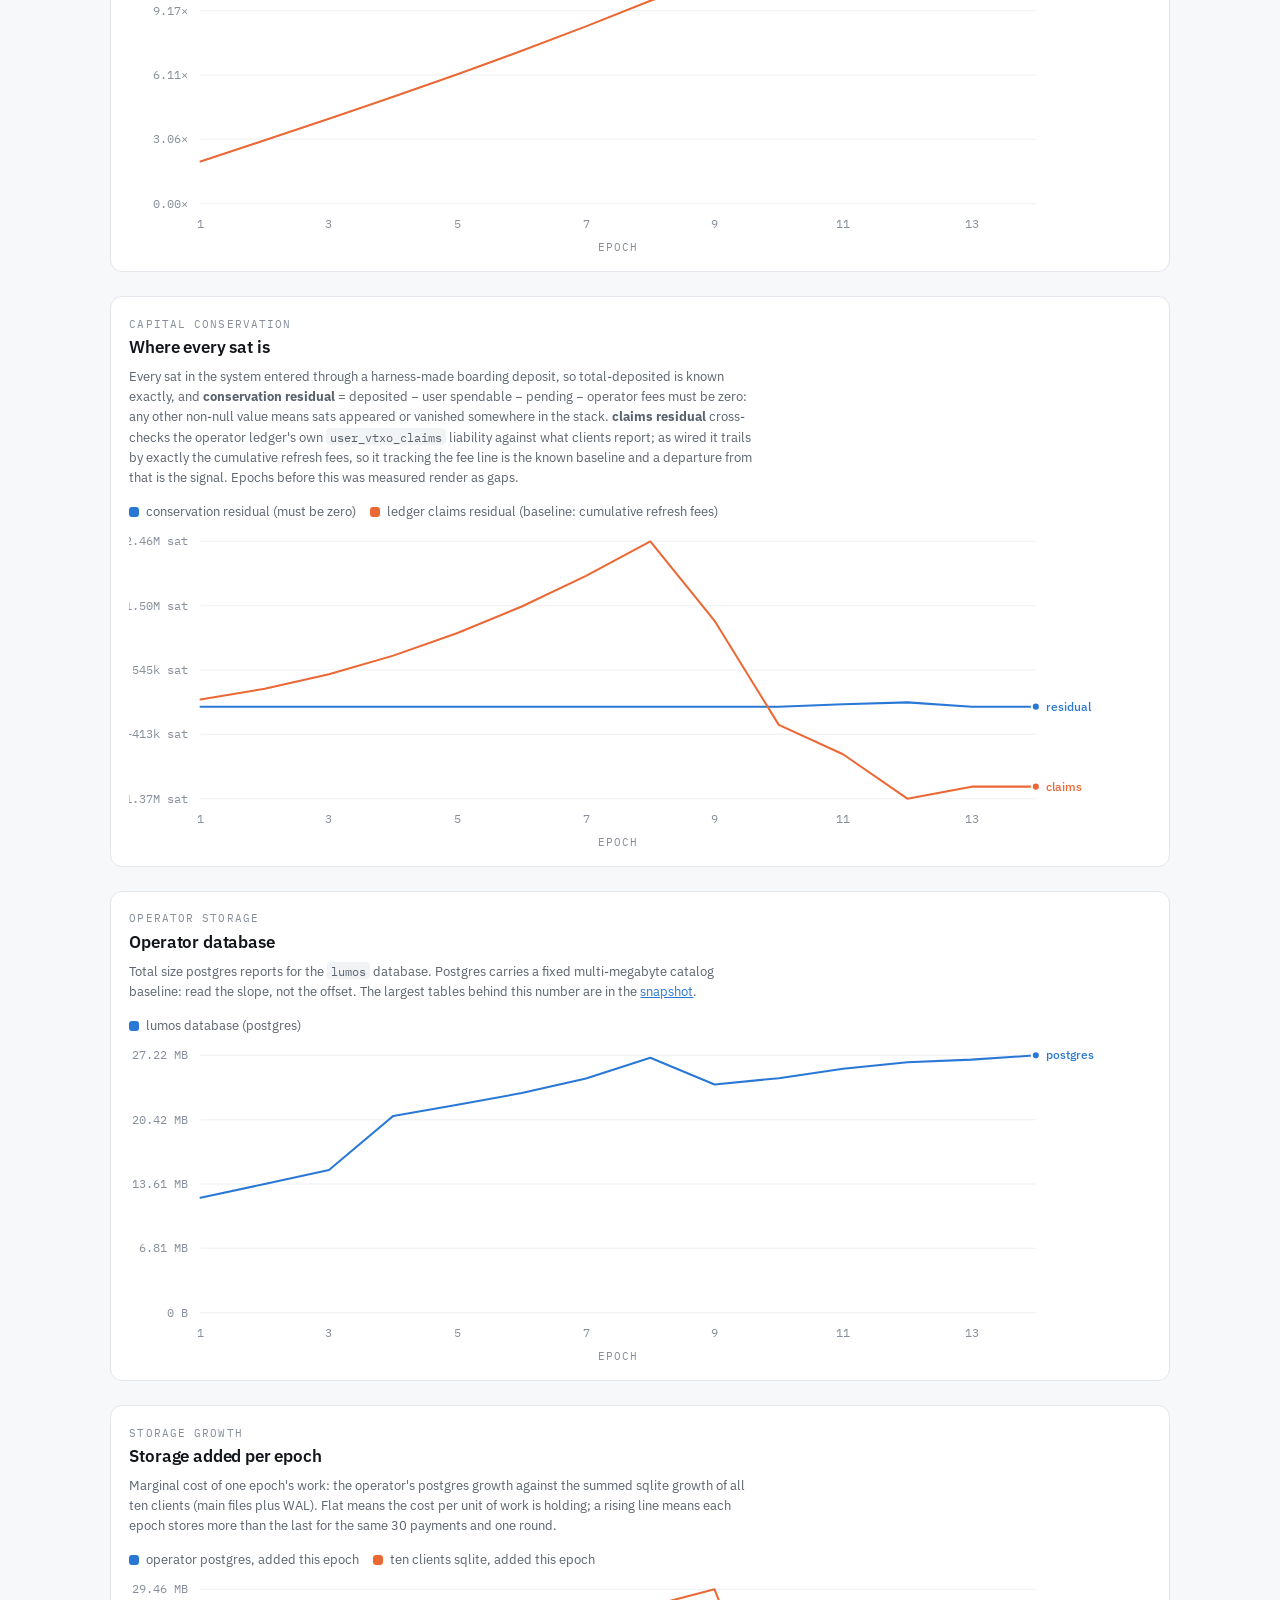
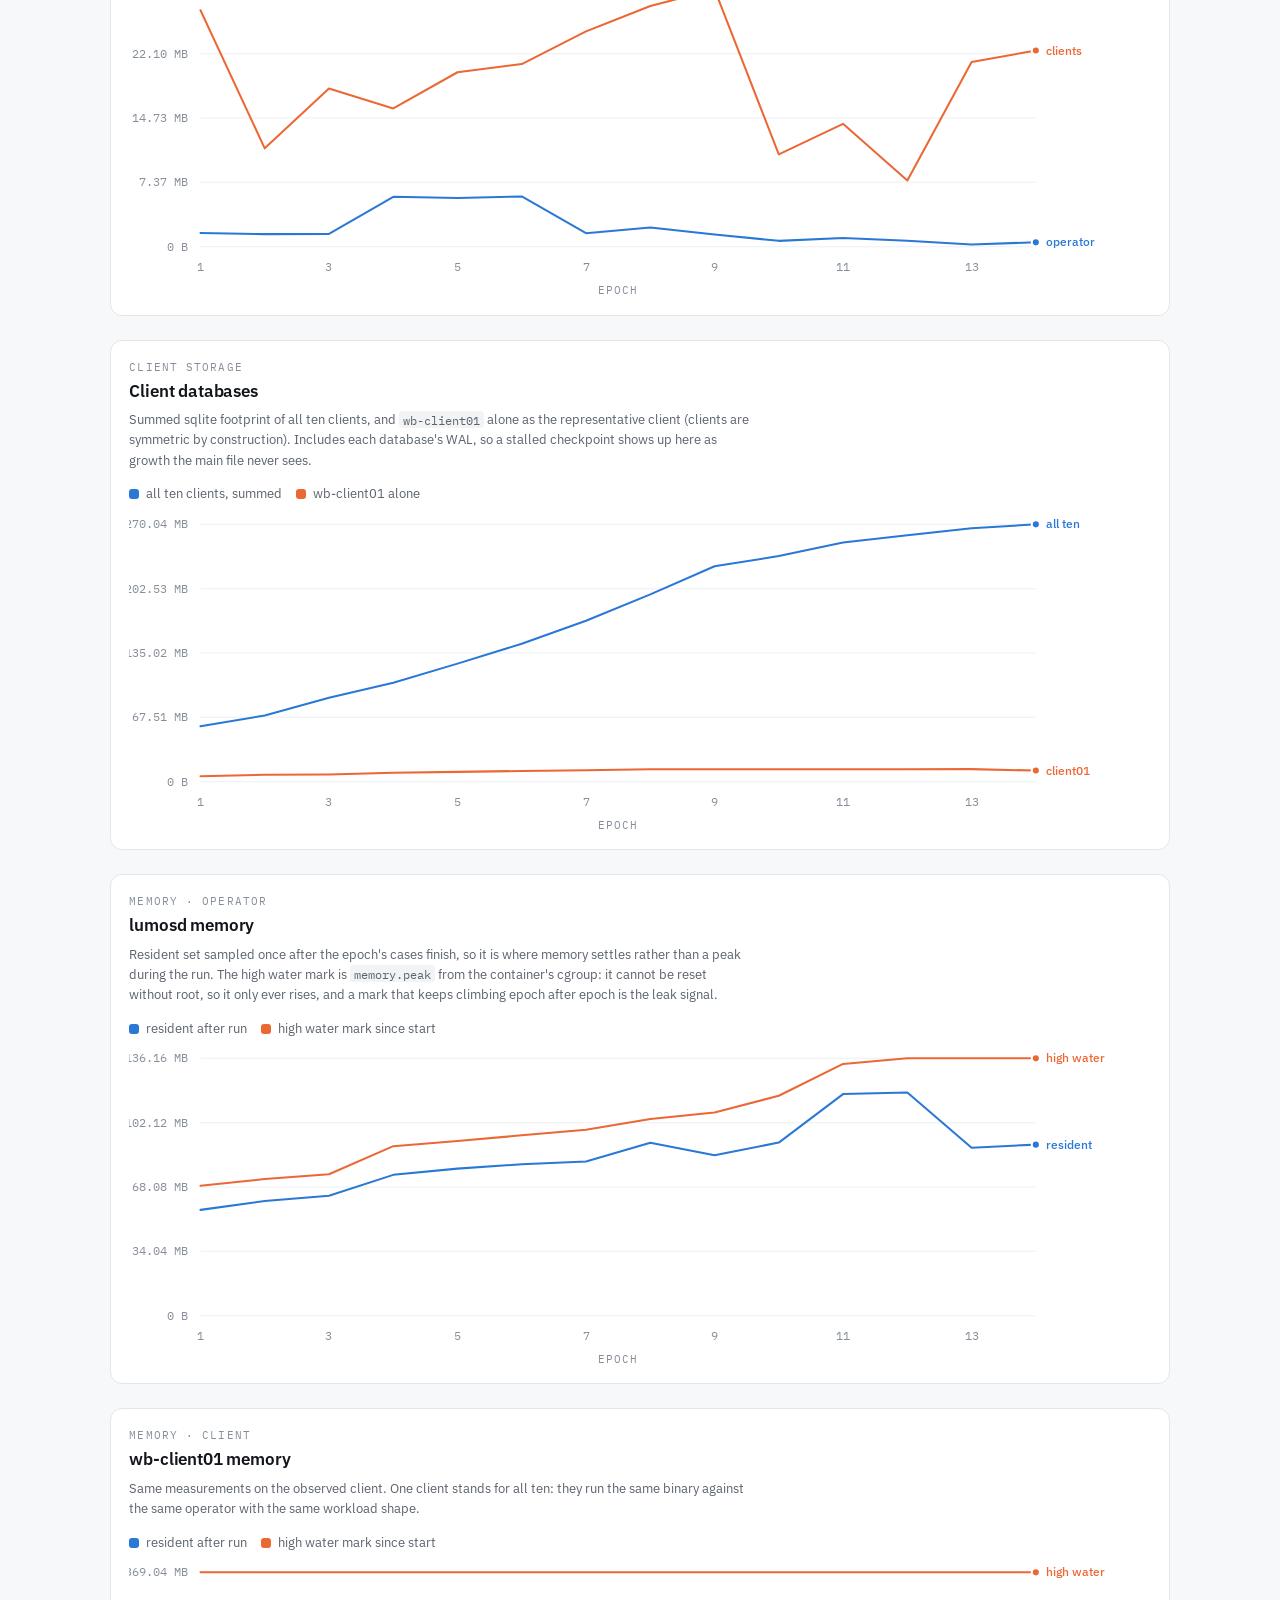
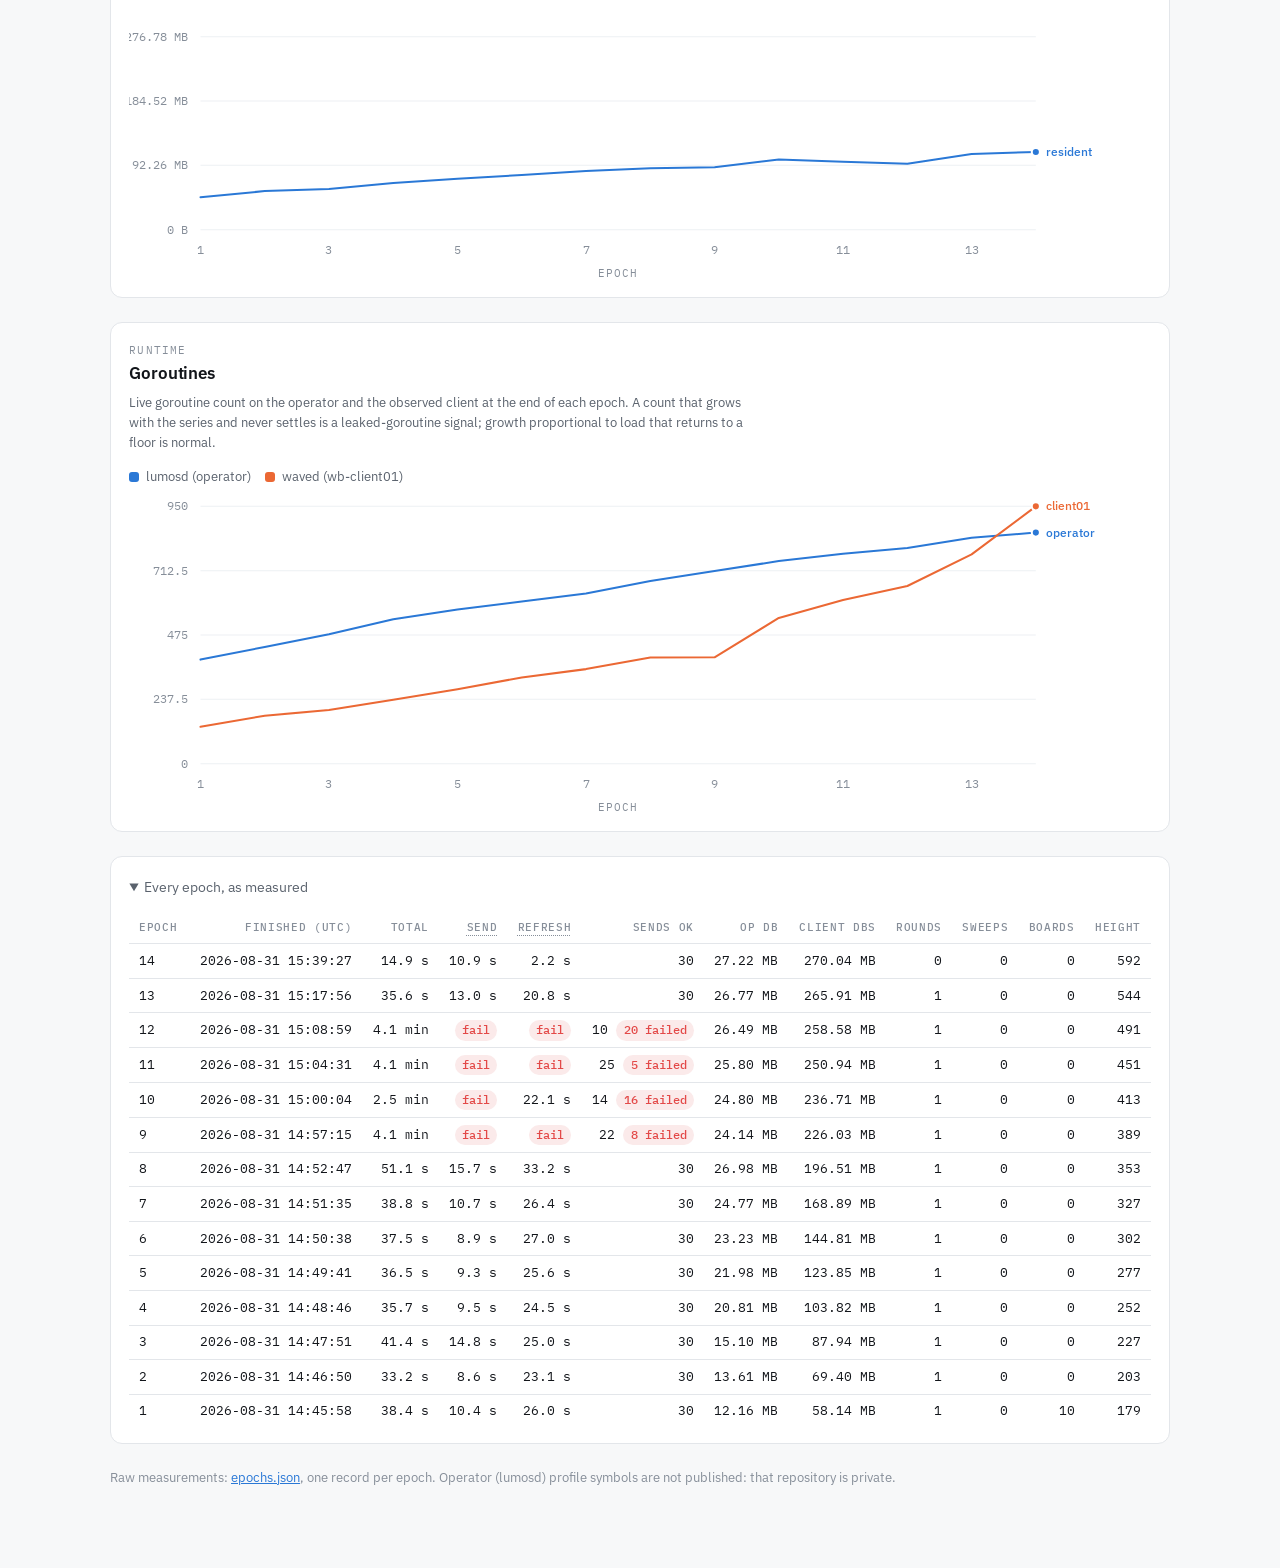
==== commit b8bcdc3f: "wavebench: lock ratio against user-owned capital, not spendable" ====
--- a/docs/index.html
+++ b/docs/index.html
@@ -261,13 +261,18 @@
 
   <section class="card">
     <span class="eyebrow">Capital efficiency</span>
-    <h2>Sats locked per sat of user balance</h2>
-    <p class="note">Deployed capital divided by user-spendable capital: how
-      much the operator has locked on chain to give users one spendable sat.
-      Every refresh round adds newly-committed outputs while the forfeited
-      batch stays locked until its expiry, so this ratio is expected to climb
-      between sweeps and fall when the sweeper reclaims expired batches. A
-      ratio that only ever climbs means reclamation is not keeping up.</p>
+    <h2>Sats locked per sat of user capital</h2>
+    <p class="note">Locked capital divided by user-owned capital. The
+      numerator is only what sits in unexpired batch outputs and cannot be
+      moved by the operator: value locked in previous rounds (forfeited but
+      co-locked under the tree covenant until that batch's 1008-block
+      expiry) plus the current rounds backing live vtxos. The operator's
+      idle wallet is not in it. The denominator is everything users own,
+      spendable or in flight (the indexer's live vtxo value). Every refresh
+      re-locks fresh capital while the forfeited batch waits out its expiry,
+      so the ratio climbs between sweeps and falls when the sweeper reclaims
+      expired batches; a ratio that only ever climbs means reclamation is
+      not keeping up.</p>
     <div class="legend" id="lg-eff"></div>
     <div class="plot" id="p-eff"><div class="tip" id="t-eff"></div></div>
   </section>
@@ -566,8 +571,9 @@
 
   const cap = last.capital || {};
   const chk = last.capital_check || {};
-  const ratio = cap.deployed_sat != null && cap.spendable_sat
-    ? (cap.deployed_sat / cap.spendable_sat).toFixed(2) + '×' : 'n/a';
+  const userCap = cap.live_vtxo_sat ?? cap.spendable_sat;
+  const ratio = cap.deployed_sat != null && userCap
+    ? (cap.deployed_sat / userCap).toFixed(2) + '×' : 'n/a';
   document.getElementById('readout').innerHTML =
     cell('epochs', data.length, 'appended one per scheduled run') +
     cell('last epoch', fmtSecs(last.duration_s), 'all cases, end to end') +
@@ -575,7 +581,7 @@
     cell('rounds', fmtInt(totalRounds), 'confirmed by the operator') +
     cell('capital locked', cap.deployed_sat != null ? fmtSat(cap.deployed_sat) : 'n/a',
       'operator, in unexpired batches') +
-    cell('lock ratio', ratio, 'sats locked per user-spendable sat') +
+    cell('lock ratio', ratio, 'sats locked per user-owned sat') +
     cell('conservation', chk.residual_sat === 0 ? '0 sat'
       : (chk.residual_sat == null ? 'n/a' : fmtSat(chk.residual_sat)),
       chk.residual_sat === 0 ? 'every deposited sat accounted for'
@@ -642,11 +648,12 @@
   lineChart(document.getElementById('p-eff'), document.getElementById('t-eff'),
     document.getElementById('lg-eff'),
     series([
-      { name: 'deployed ÷ user spendable', label: 'lock ratio',
+      { name: 'deployed ÷ user-owned capital', label: 'lock ratio',
         color: 'var(--series-2)',
         pick: e => {
           const d = opt(e, ['capital', 'deployed_sat']);
-          const s = opt(e, ['capital', 'spendable_sat']);
+          const s = opt(e, ['capital', 'live_vtxo_sat'])
+                 ?? opt(e, ['capital', 'spendable_sat']);
           return d != null && s ? d / s : null;
         } },
     ]), fmtRatio);
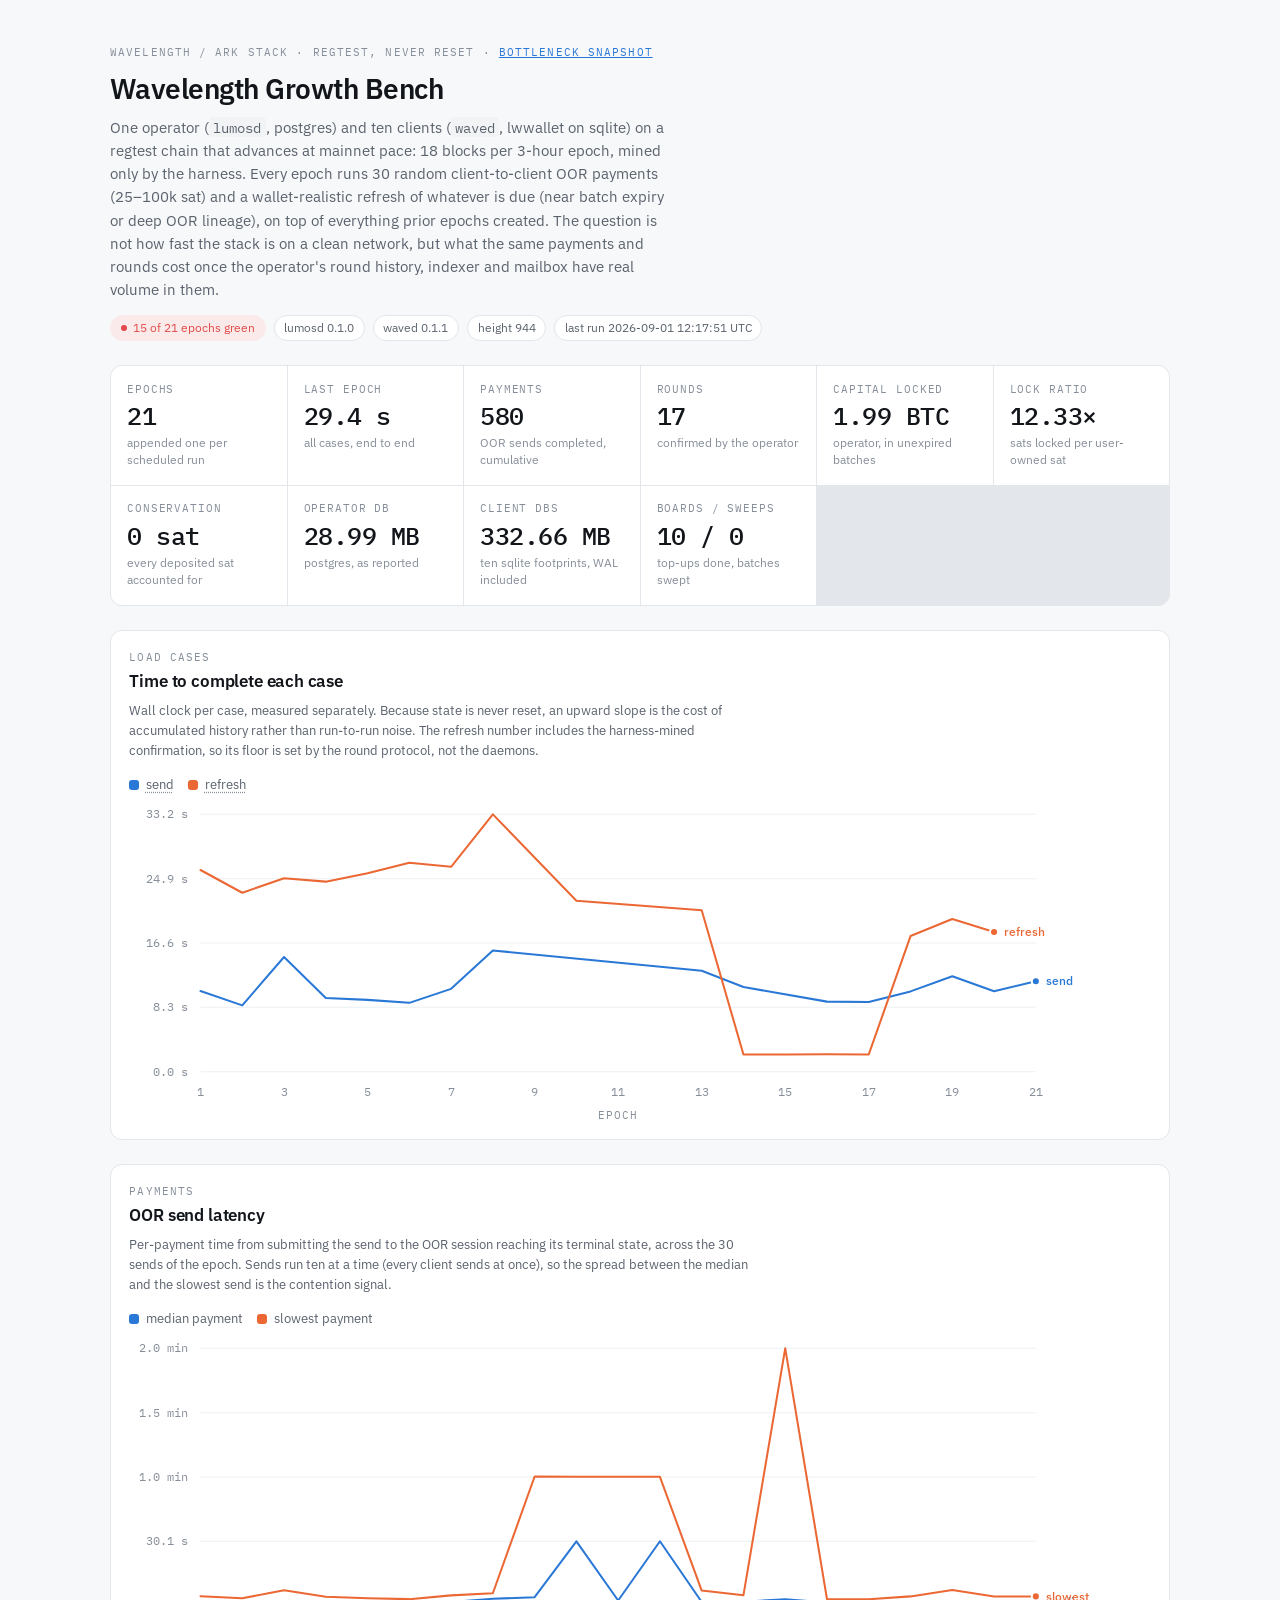
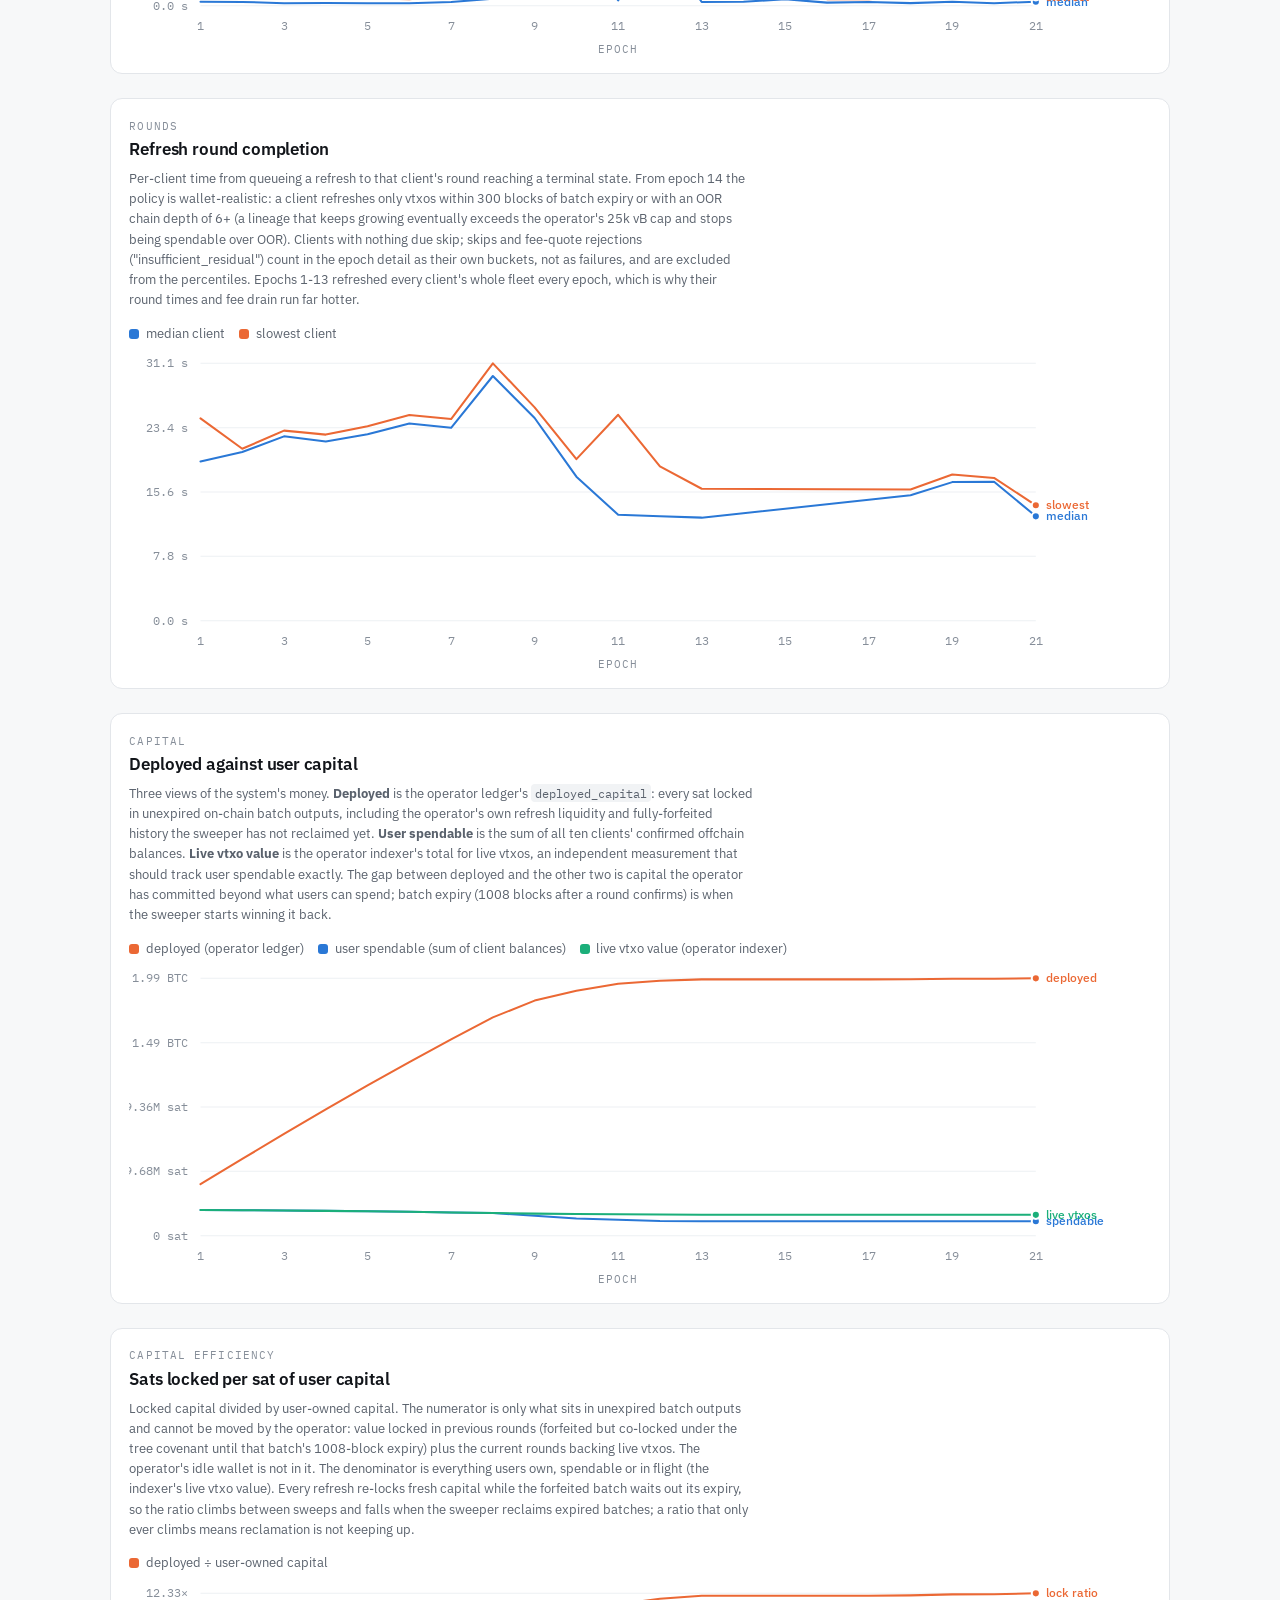
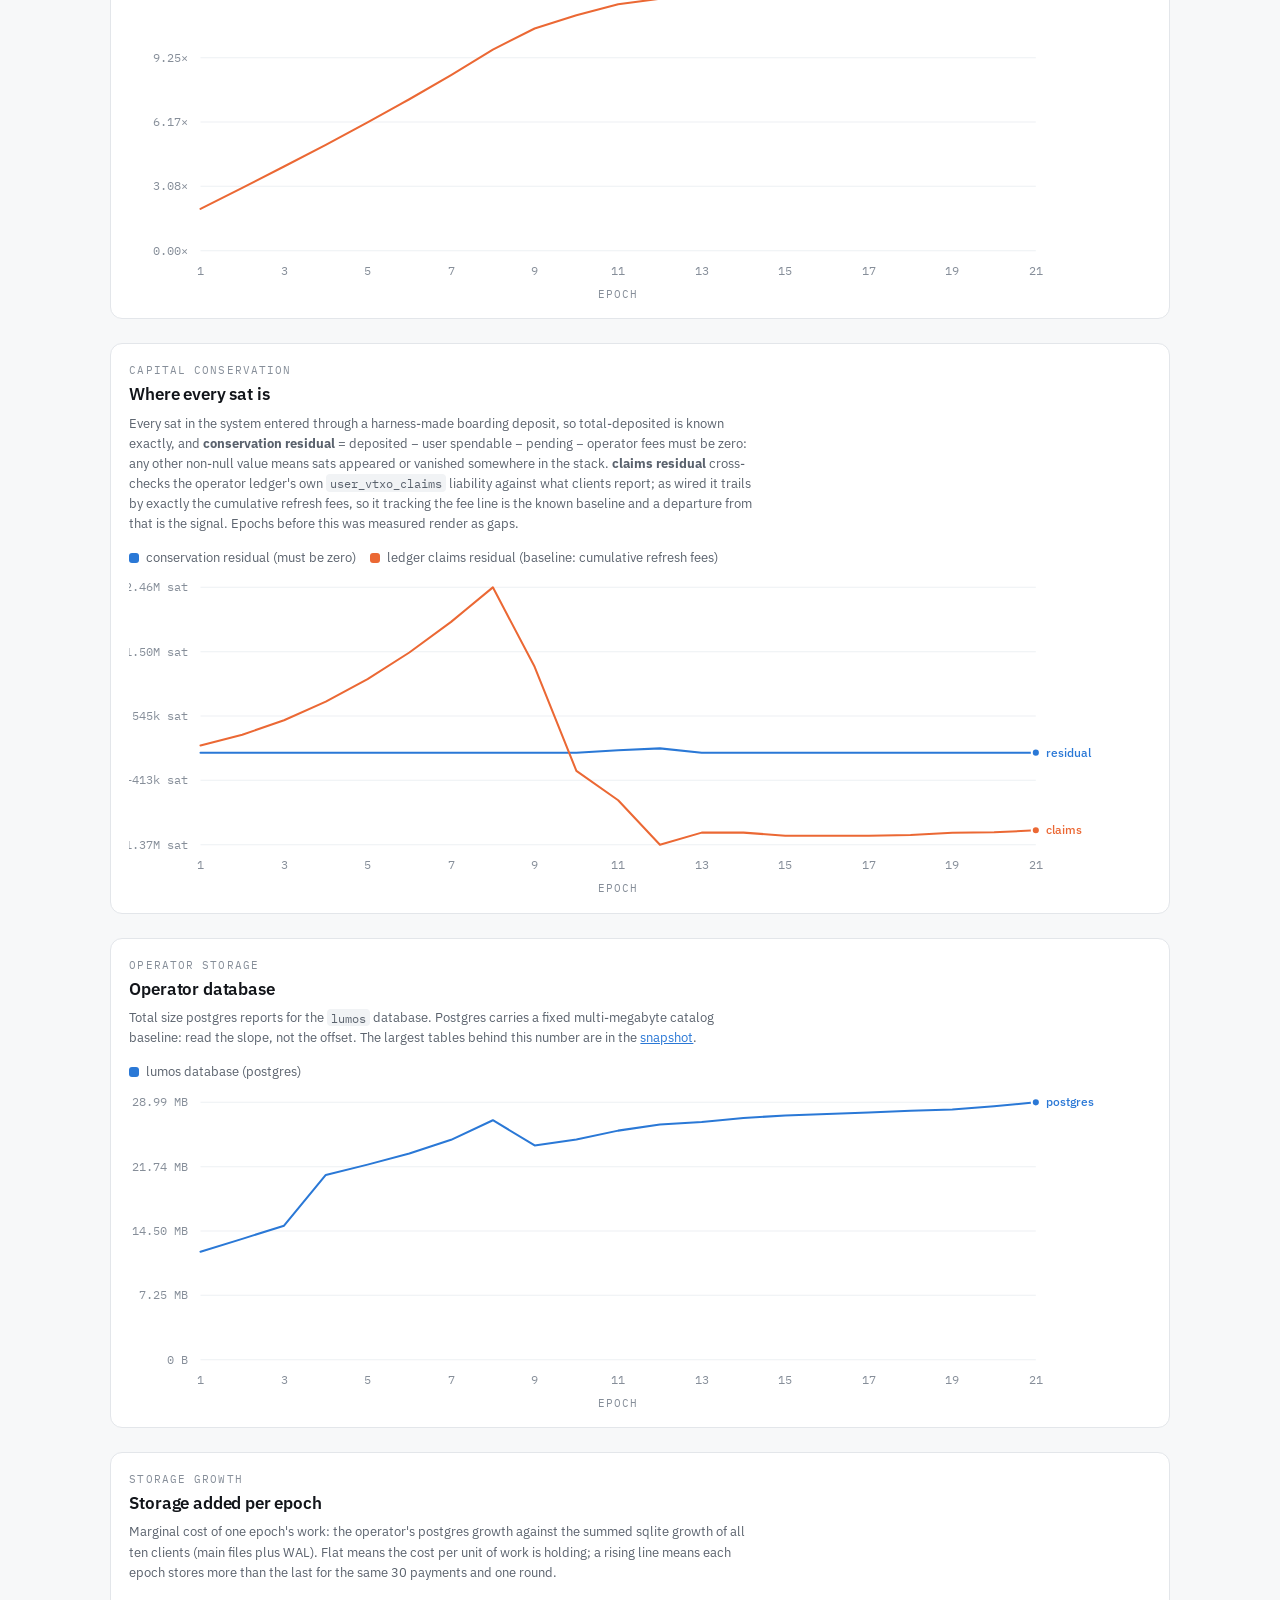
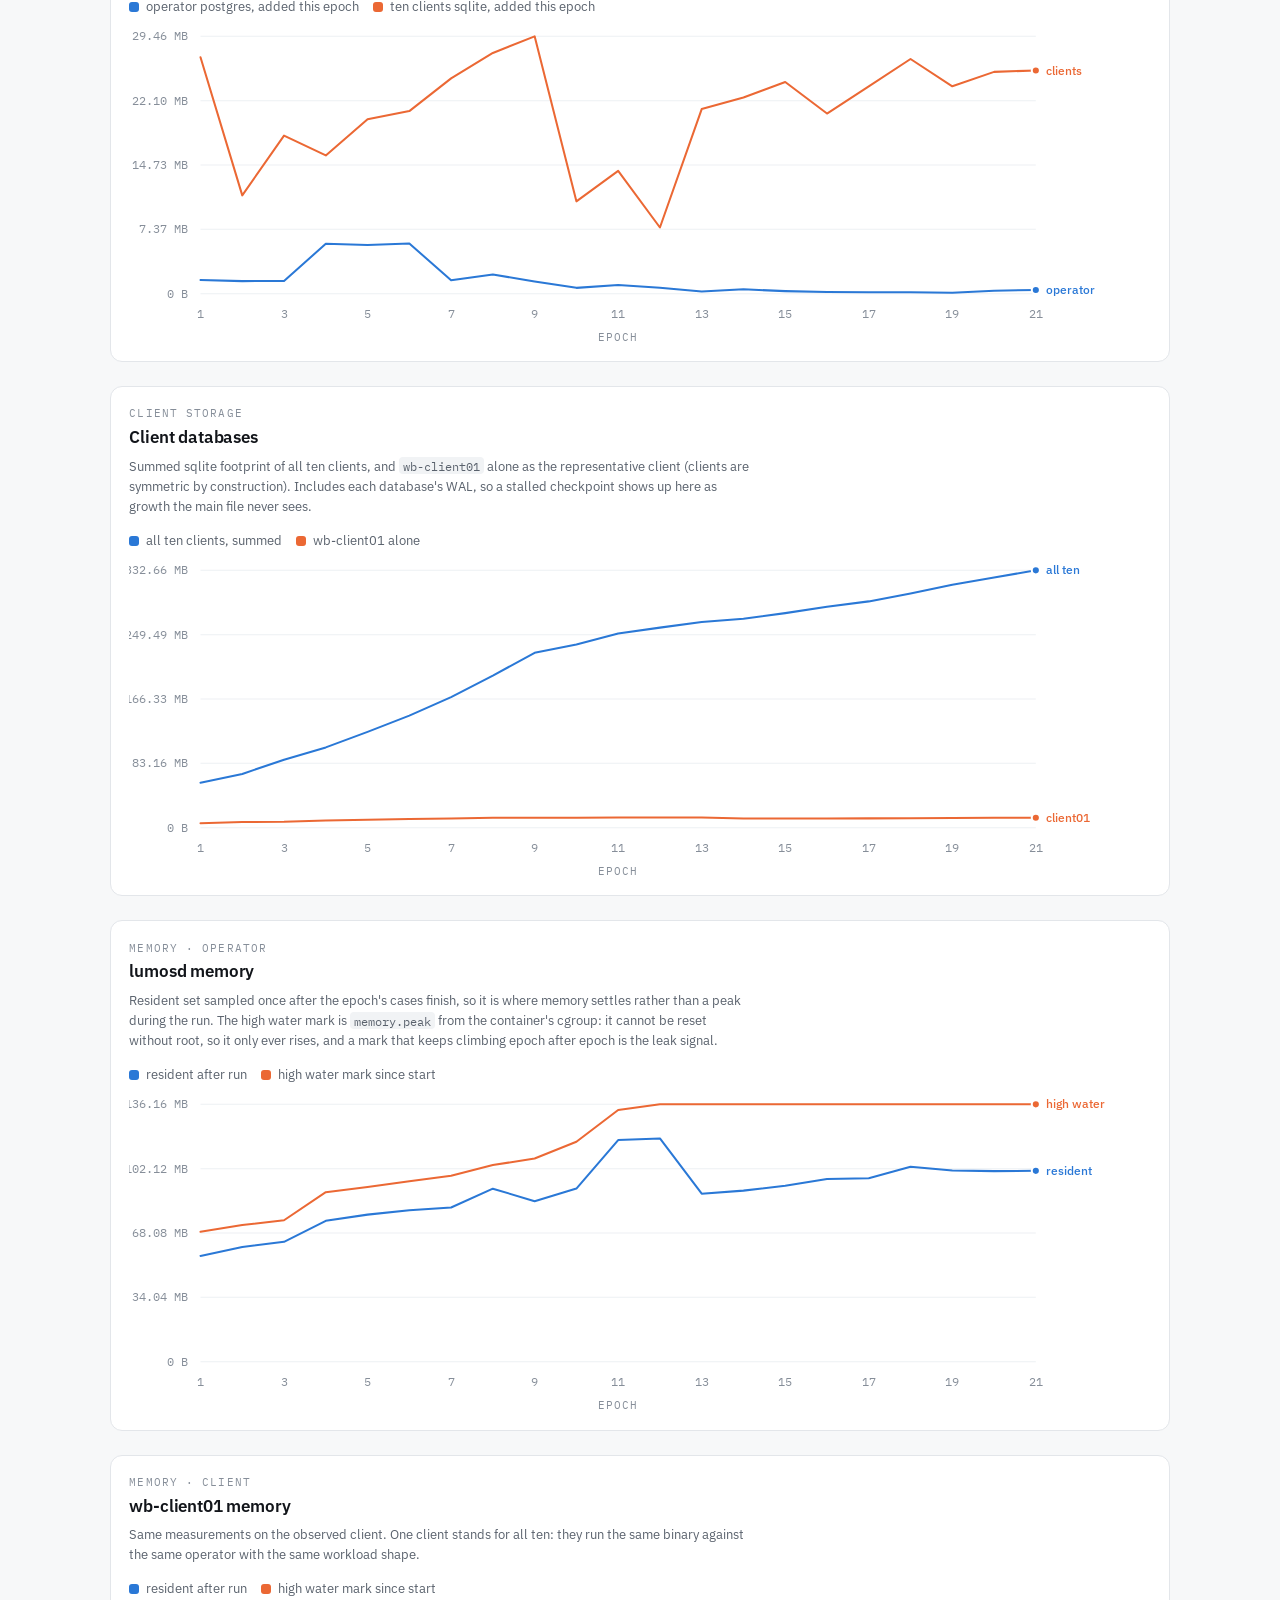
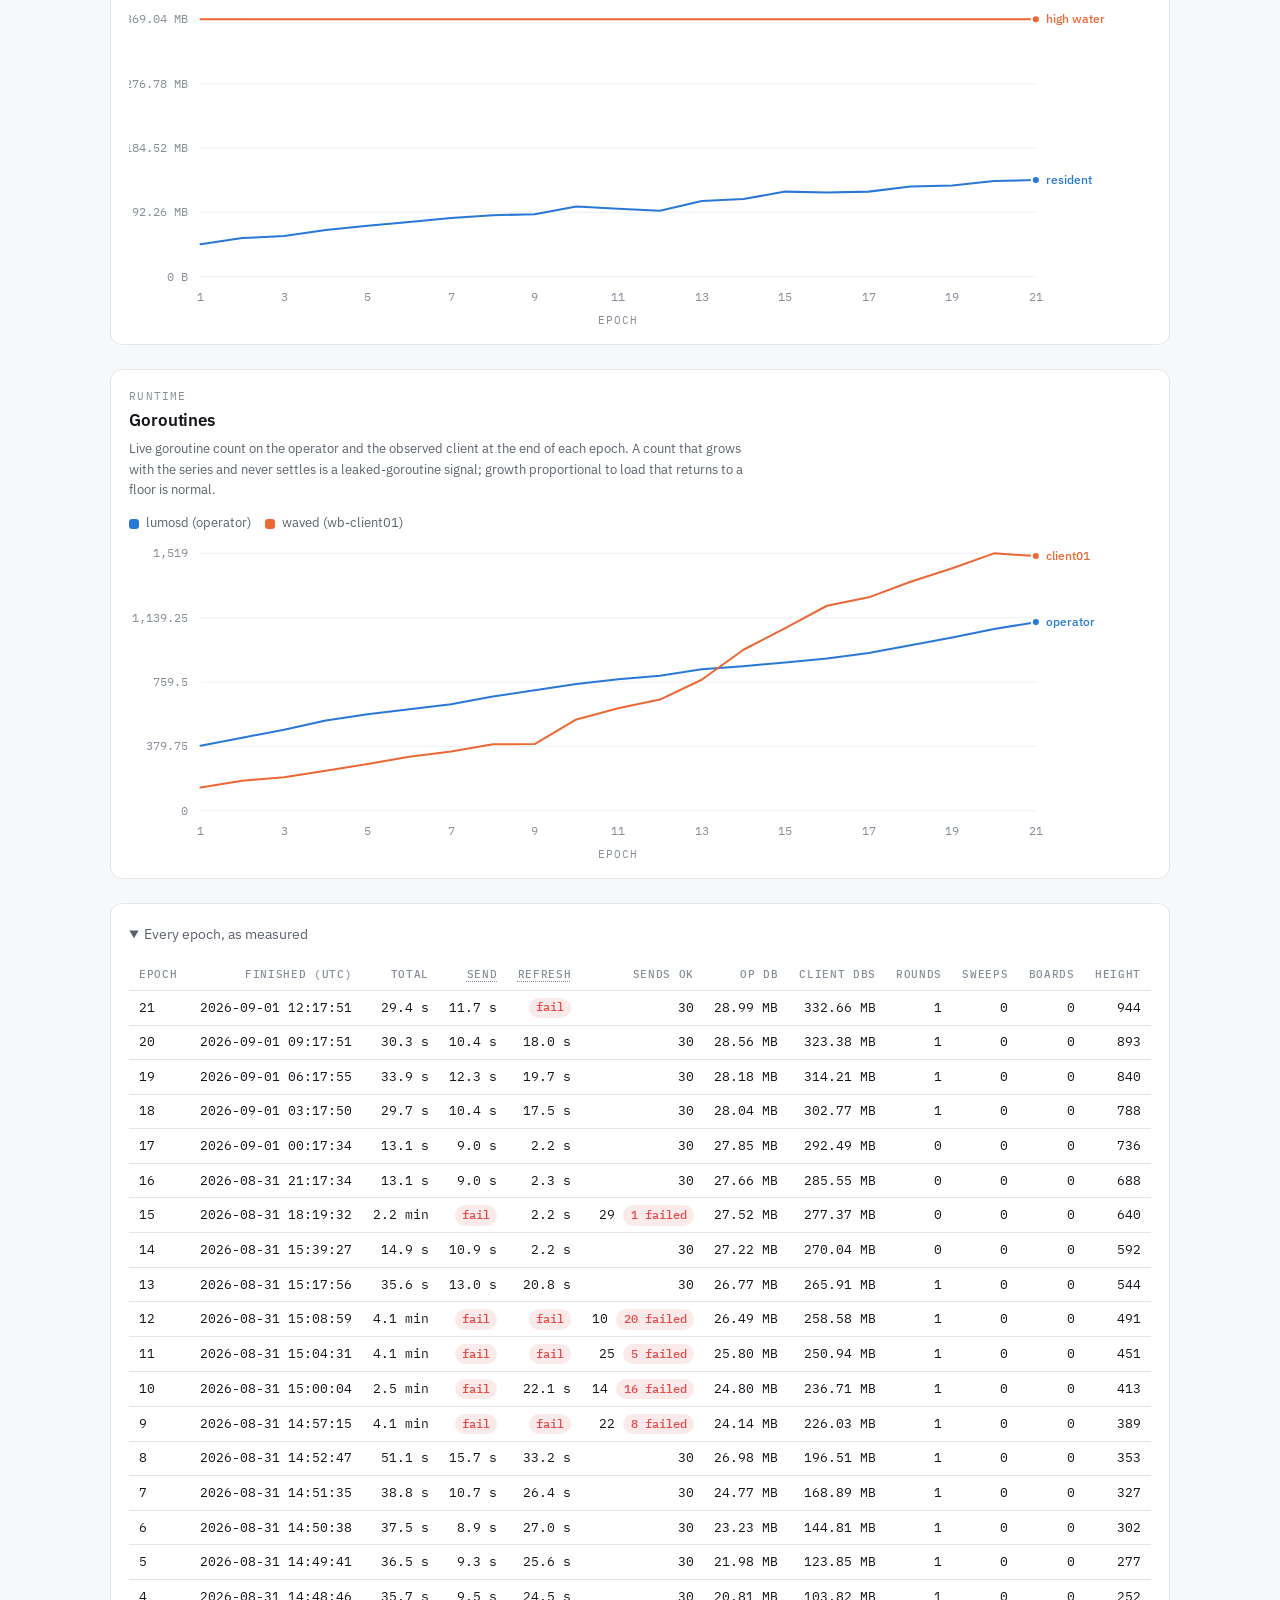
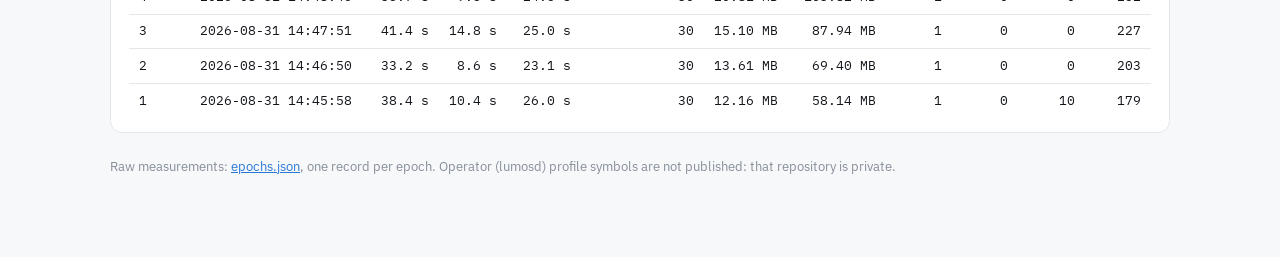
==== commit 84195548: "wavebench: polish pass + measured profiling overhead (<1%)" ====
--- a/docs/index.html
+++ b/docs/index.html
@@ -191,12 +191,14 @@
       <a href="nodes.html">bottleneck snapshot</a></span>
     <h1>Wavelength Growth Bench</h1>
     <p class="lede">One operator (<code>lumosd</code>, postgres) and ten clients
-      (<code>waved</code>, lwwallet on sqlite) on a regtest chain that only advances
-      when the harness mines. Every epoch runs 30 random client-to-client OOR
-      payments and one all-client refresh round, on top of everything prior epochs
-      created. The question is not how fast the stack is on a clean network, but
-      what the same payments and rounds cost once the operator's round history,
-      indexer and mailbox have real volume in them.</p>
+      (<code>waved</code>, lwwallet on sqlite) on a regtest chain that advances at
+      mainnet pace: 18 blocks per 3-hour epoch, mined only by the harness. Every
+      epoch runs 30 random client-to-client OOR payments (25&ndash;100k sat) and a
+      wallet-realistic refresh of whatever is due (near batch expiry or deep OOR
+      lineage), on top of everything prior epochs created. The question is not how
+      fast the stack is on a clean network, but what the same payments and rounds
+      cost once the operator's round history, indexer and mailbox have real volume
+      in them.</p>
     <div class="meta" id="meta"></div>
   </header>
 
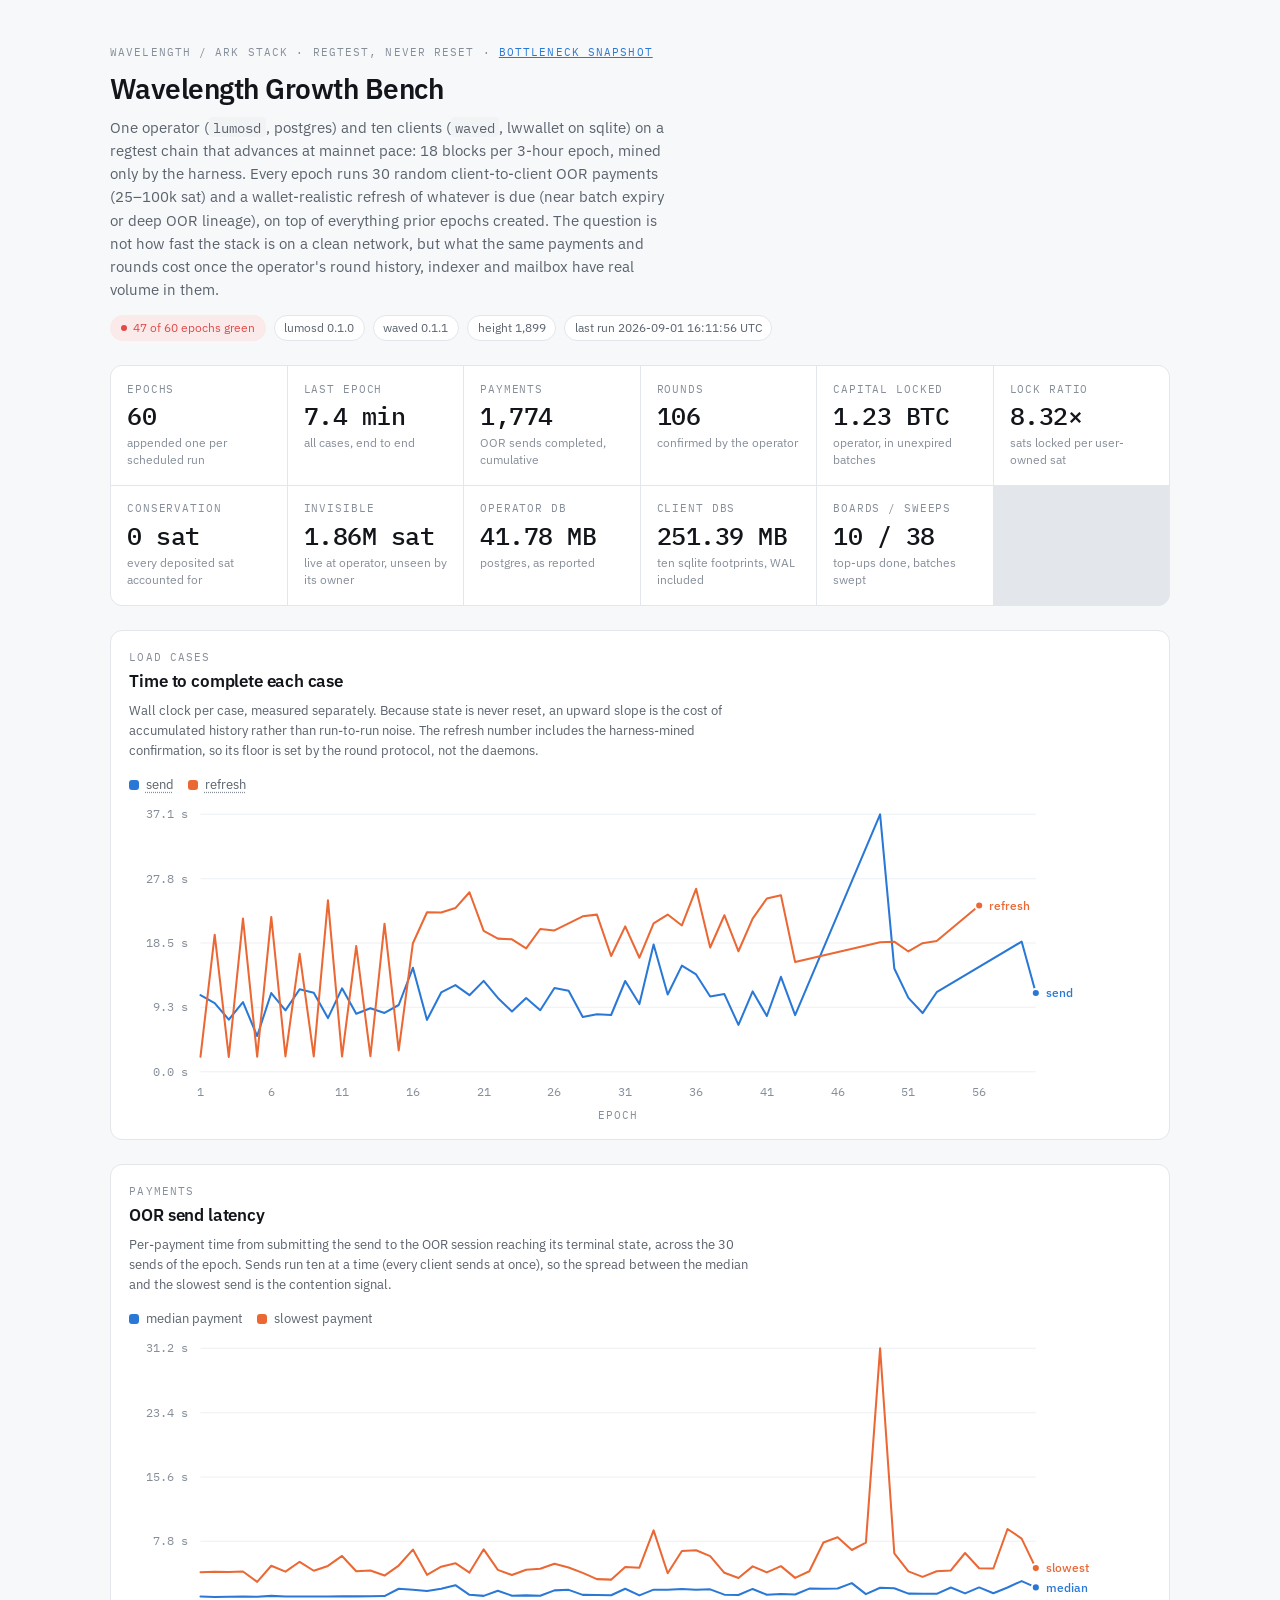
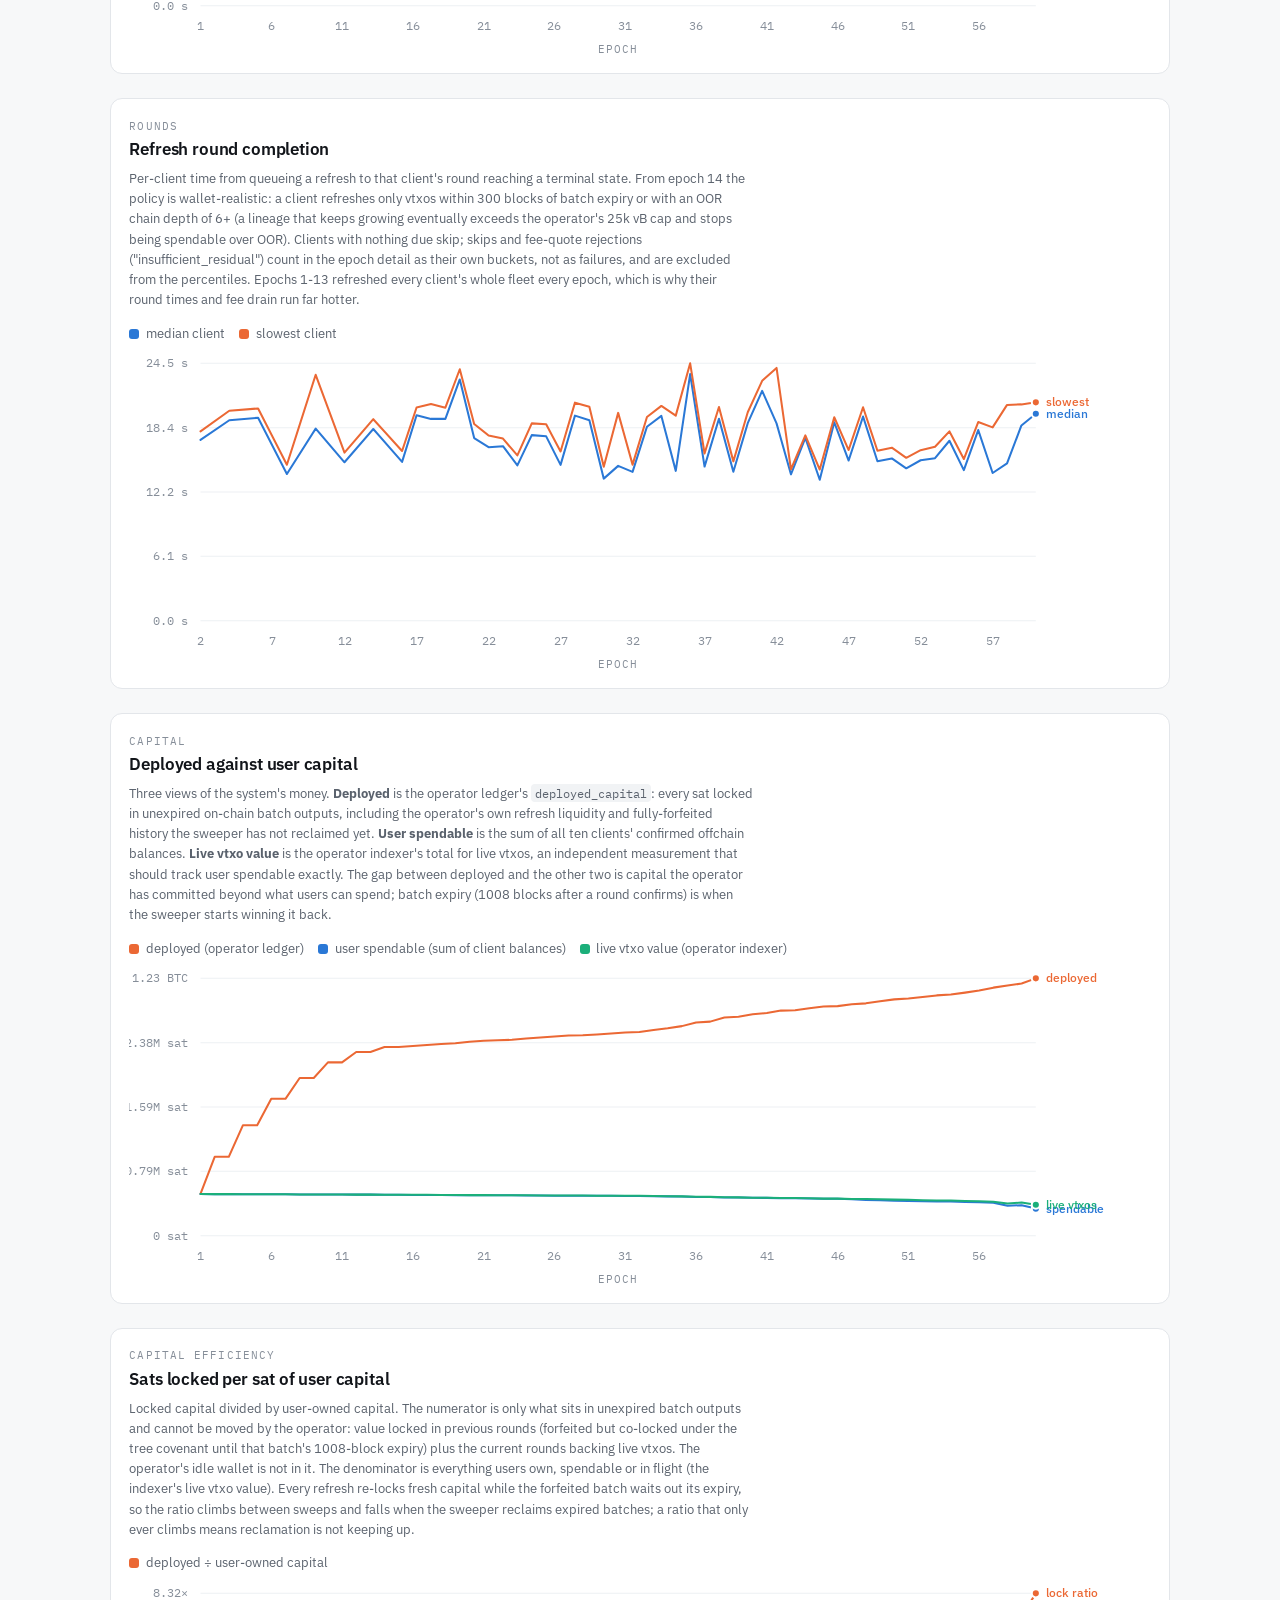
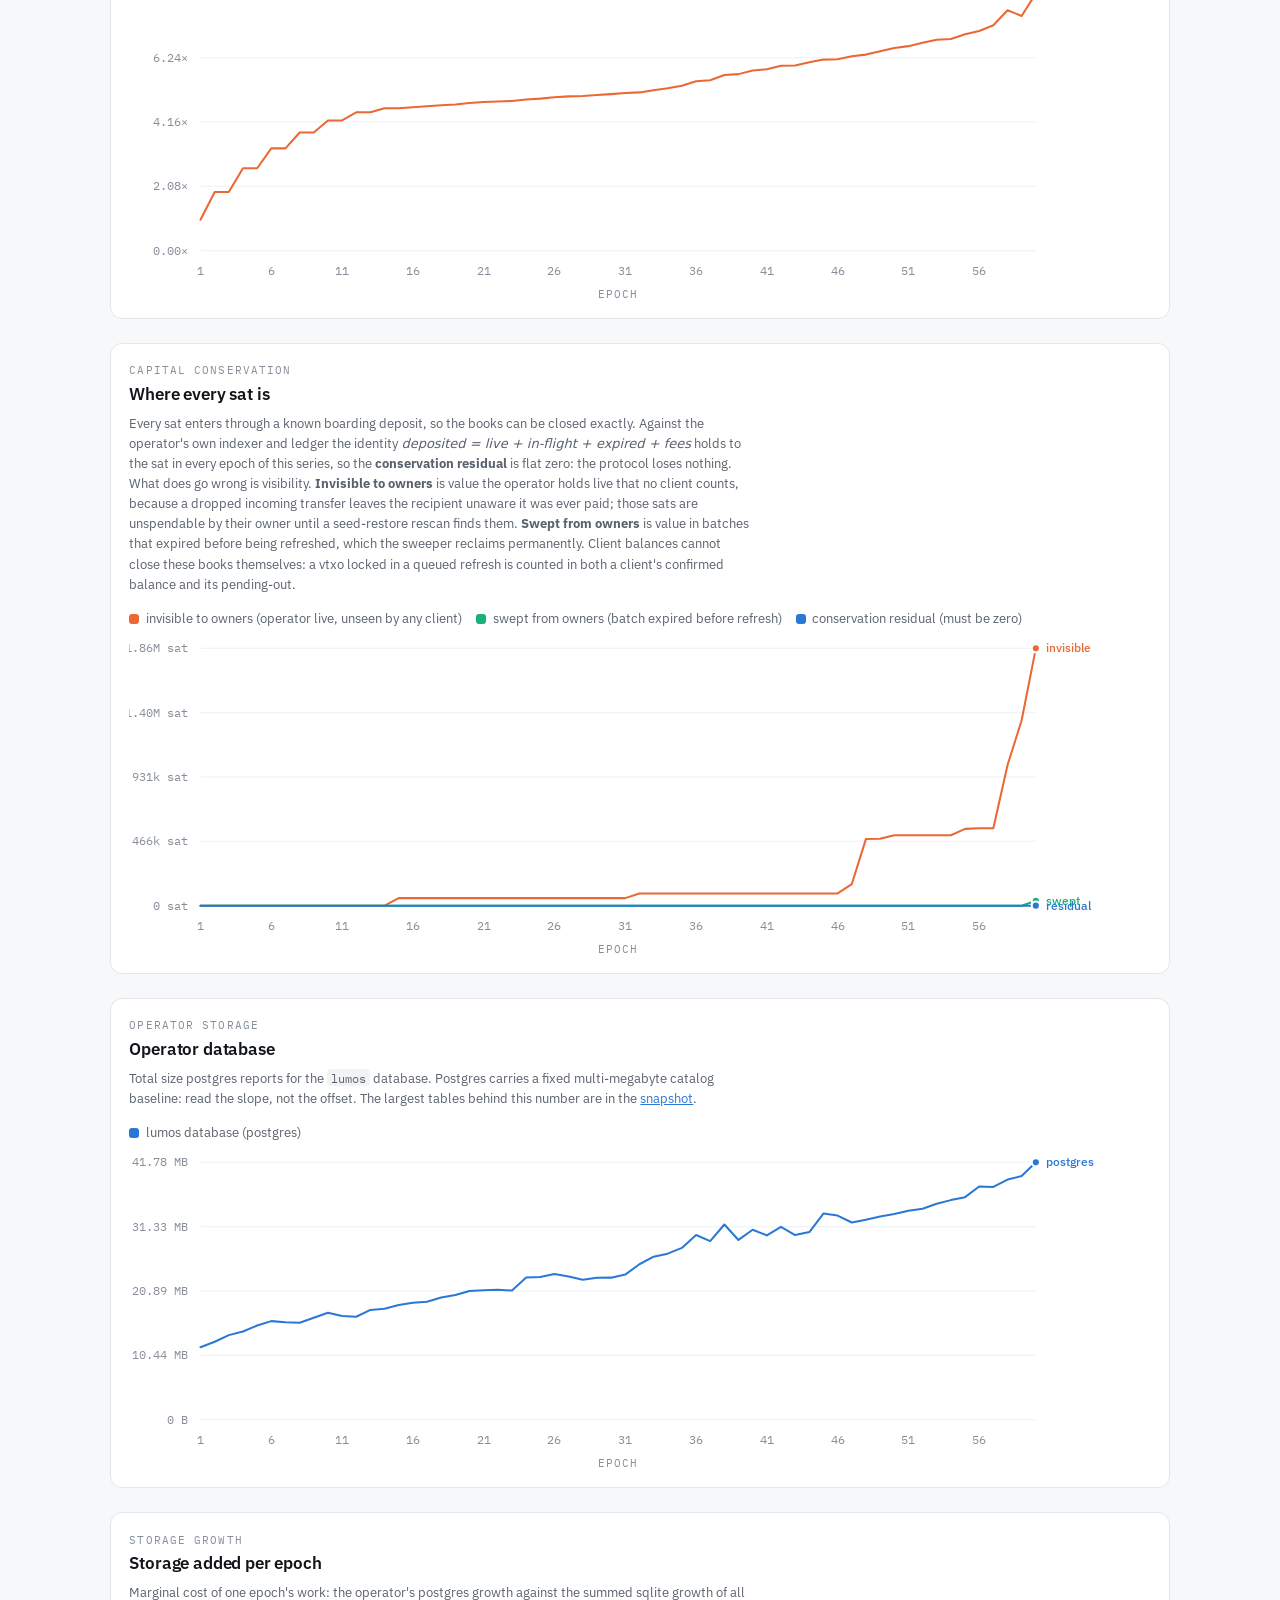
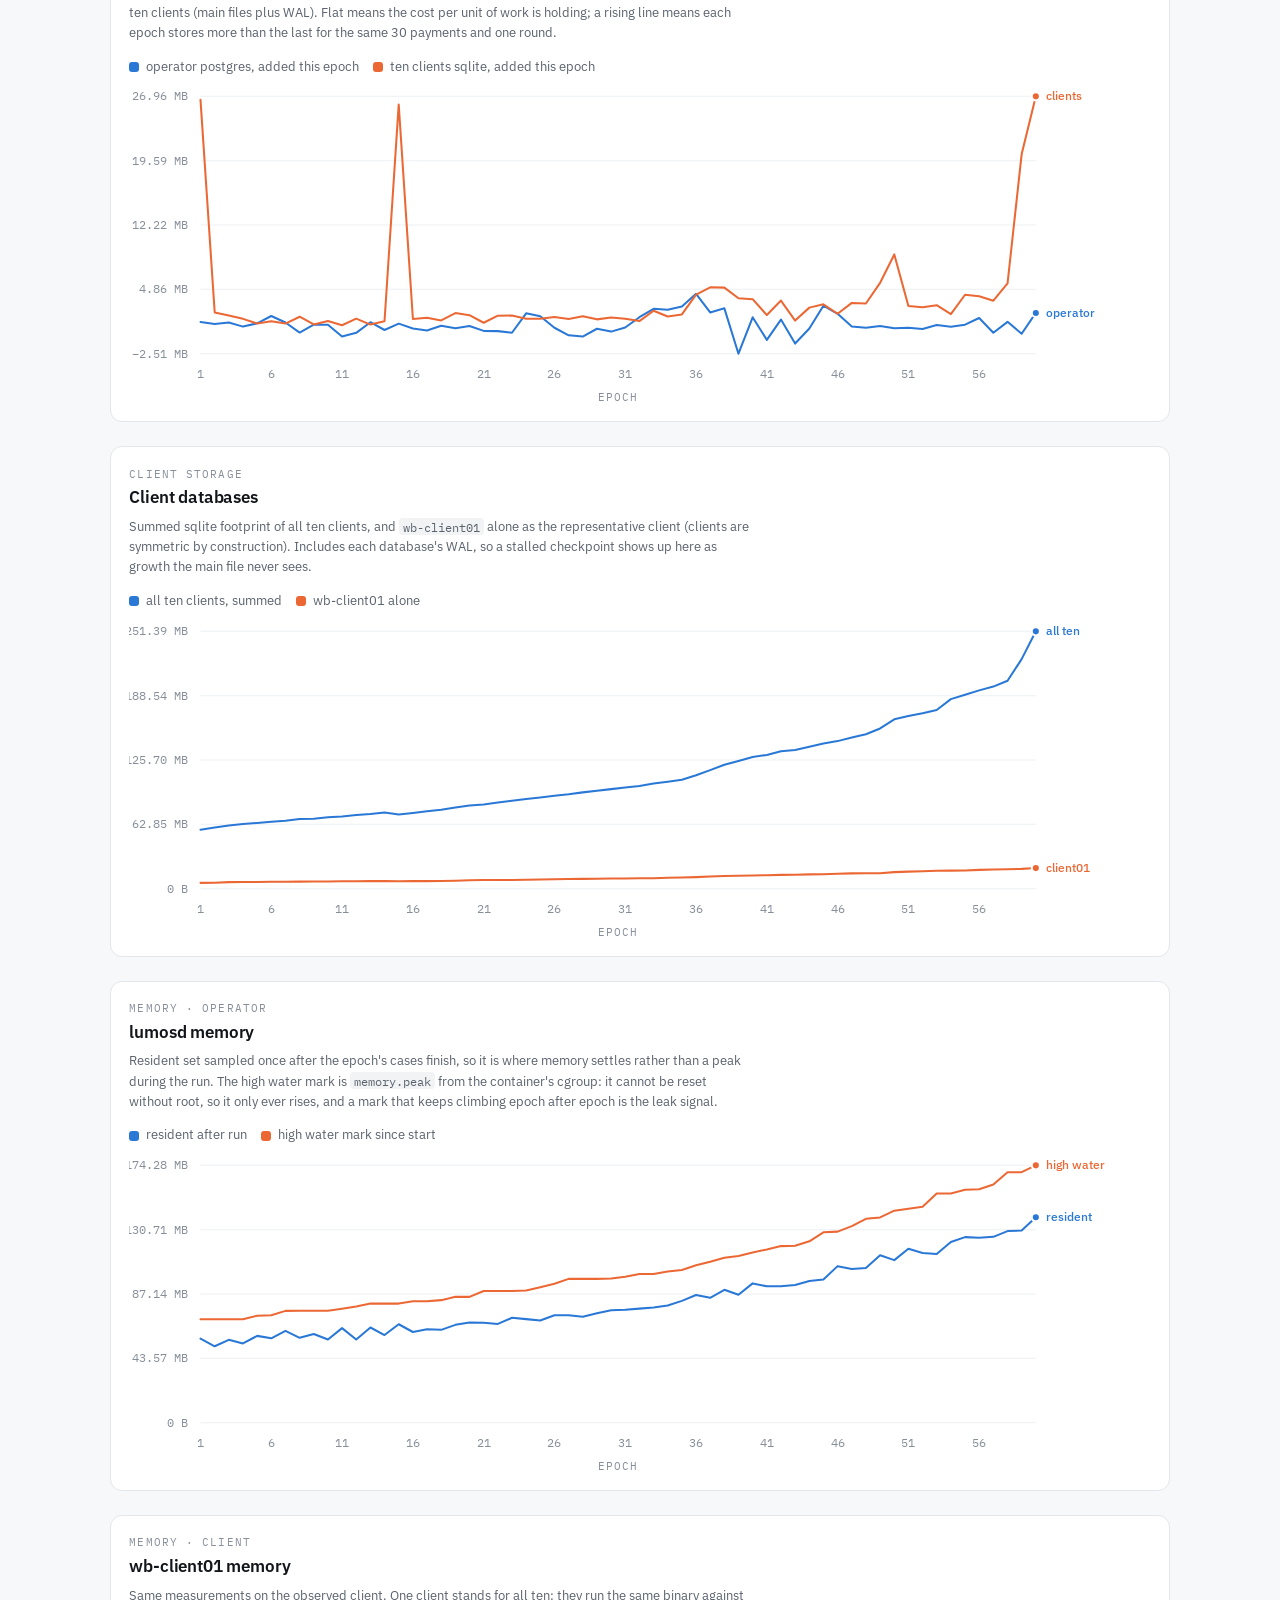
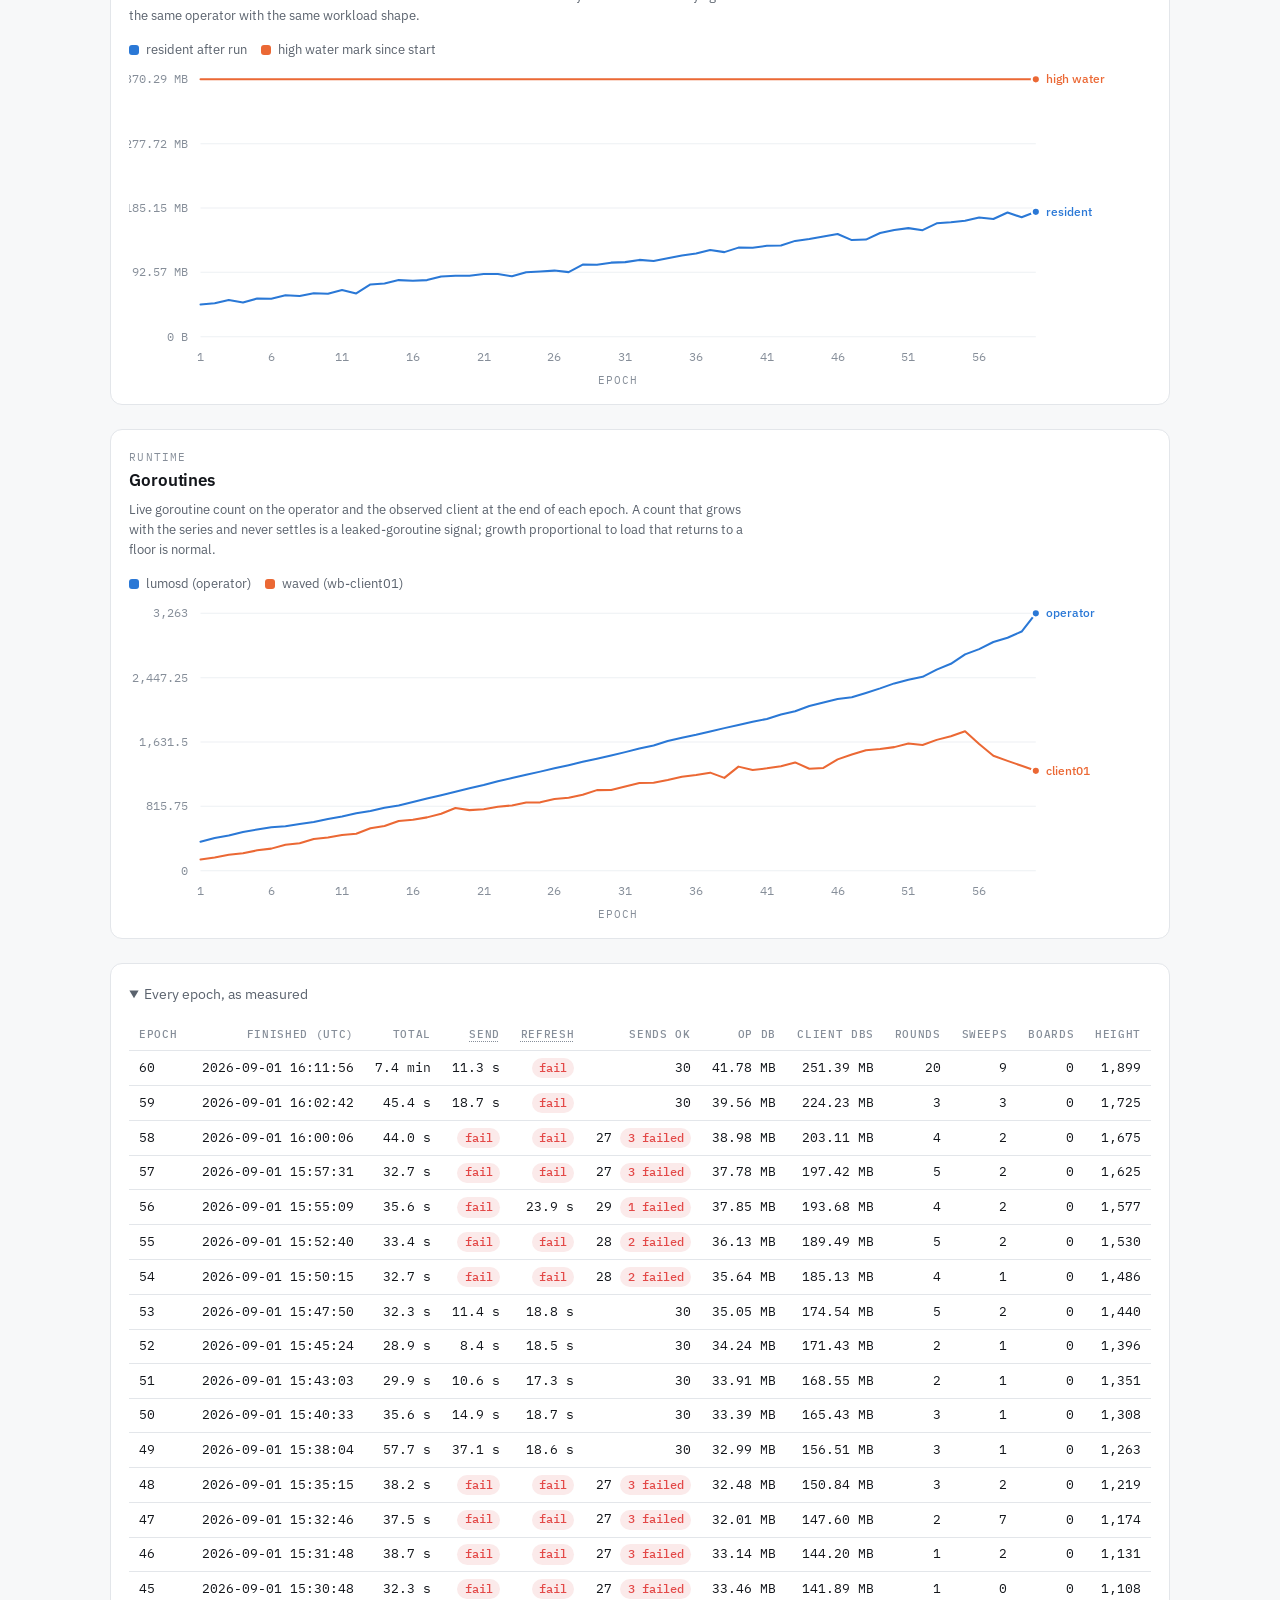
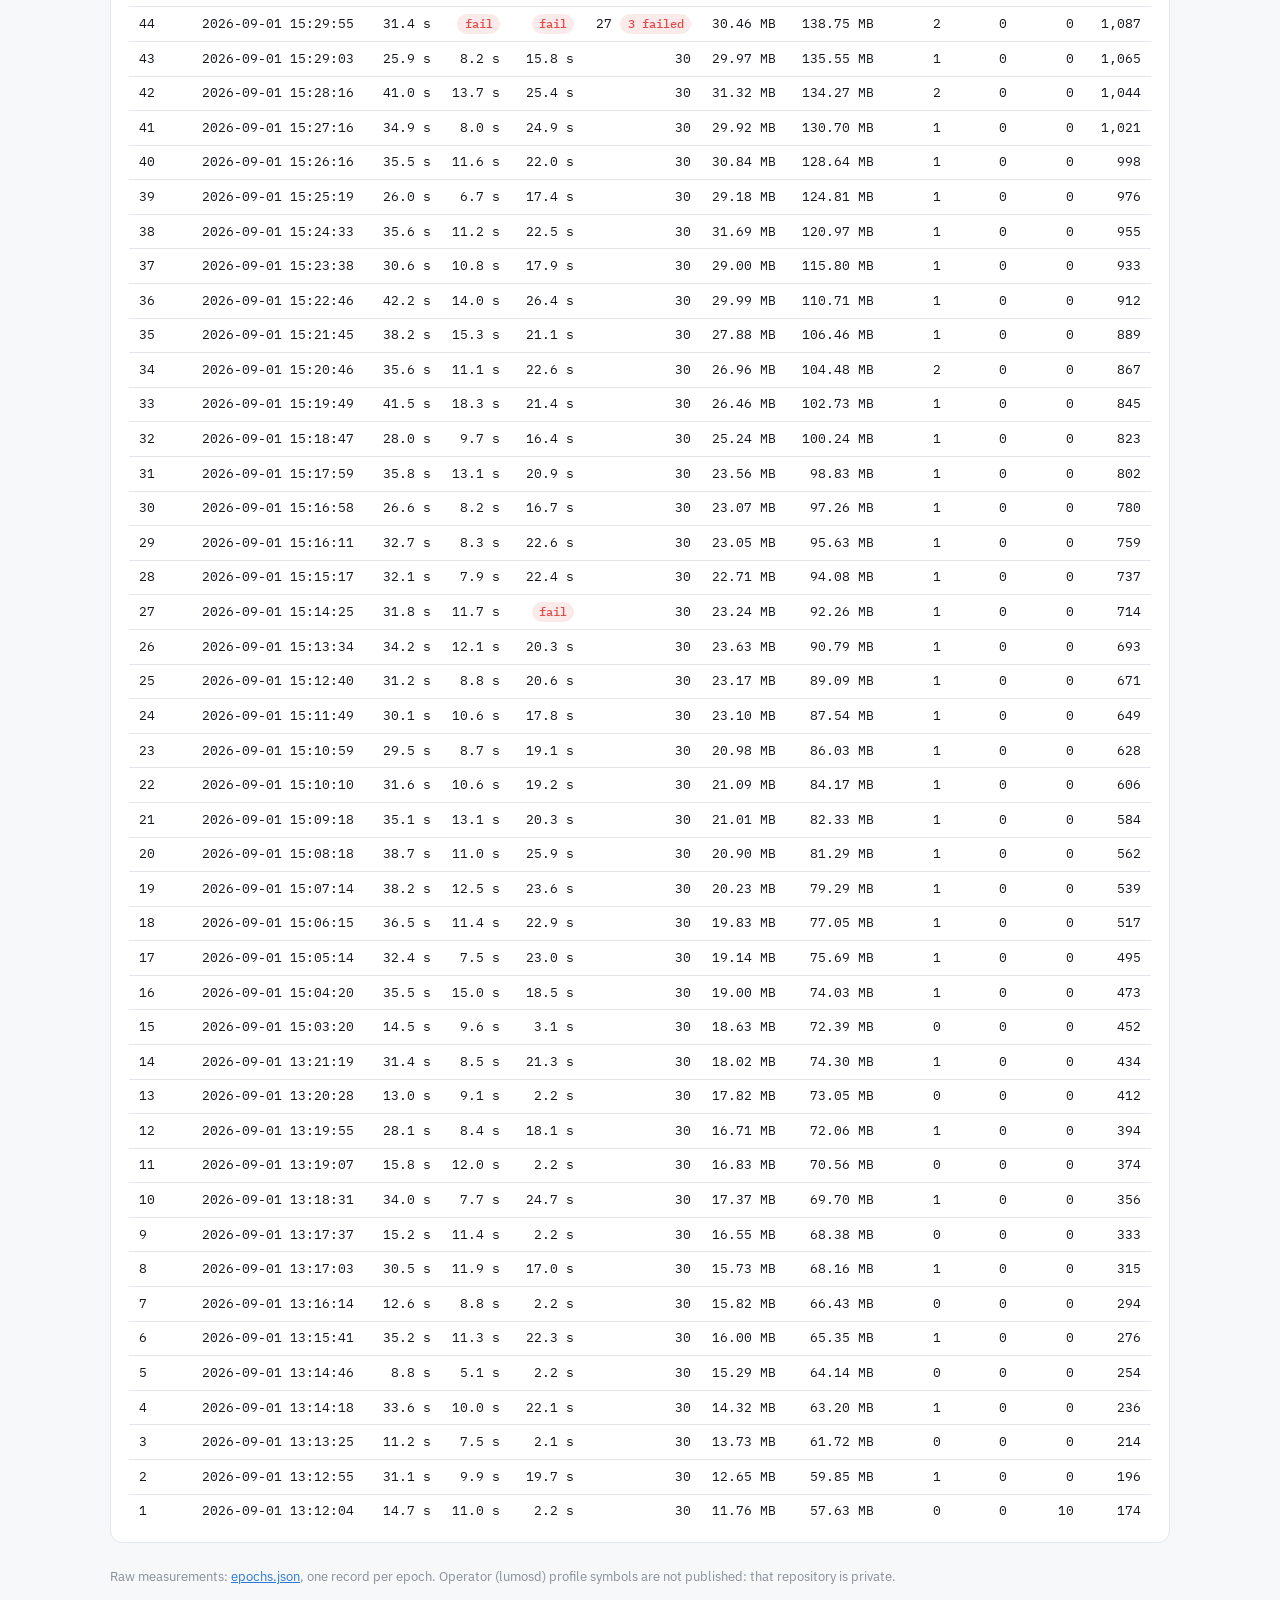
==== commit 38acc6bb: "wavebench: operator-side conservation identity, invisible-funds gauge" ====
--- a/docs/index.html
+++ b/docs/index.html
@@ -282,16 +282,20 @@
   <section class="card">
     <span class="eyebrow">Capital conservation</span>
     <h2>Where every sat is</h2>
-    <p class="note">Every sat in the system entered through a harness-made
-      boarding deposit, so total-deposited is known exactly, and
-      <b>conservation residual</b> = deposited &minus; user spendable &minus;
-      pending &minus; operator fees must be zero: any other non-null value
-      means sats appeared or vanished somewhere in the stack. <b>claims
-      residual</b> cross-checks the operator ledger's own
-      <code>user_vtxo_claims</code> liability against what clients report; as
-      wired it trails by exactly the cumulative refresh fees, so it tracking
-      the fee line is the known baseline and a departure from that is the
-      signal. Epochs before this was measured render as gaps.</p>
+    <p class="note">Every sat enters through a known boarding deposit, so the
+      books can be closed exactly. Against the operator's own indexer and
+      ledger the identity <em>deposited = live + in-flight + expired +
+      fees</em> holds to the sat in every epoch of this series, so the
+      <b>conservation residual</b> is flat zero: the protocol loses nothing.
+      What does go wrong is visibility. <b>Invisible to owners</b> is value
+      the operator holds live that no client counts, because a dropped
+      incoming transfer leaves the recipient unaware it was ever paid; those
+      sats are unspendable by their owner until a seed-restore rescan finds
+      them. <b>Swept from owners</b> is value in batches that expired before
+      being refreshed, which the sweeper reclaims permanently. Client
+      balances cannot close these books themselves: a vtxo locked in a
+      queued refresh is counted in both a client's confirmed balance and its
+      pending-out.</p>
     <div class="legend" id="lg-cons"></div>
     <div class="plot" id="p-cons"><div class="tip" id="t-cons"></div></div>
   </section>
@@ -587,7 +591,10 @@
     cell('conservation', chk.residual_sat === 0 ? '0 sat'
       : (chk.residual_sat == null ? 'n/a' : fmtSat(chk.residual_sat)),
       chk.residual_sat === 0 ? 'every deposited sat accounted for'
-        : 'deposited minus spendable, pending and fees') +
+        : 'deposited minus live, in-flight, expired and fees') +
+    cell('invisible', chk.invisible_sat == null ? 'n/a'
+      : fmtSat(chk.invisible_sat),
+      'live at operator, unseen by its owner') +
     cell('operator db', fmtBytes(last.after.operator_pg_bytes ?? 0),
       'postgres, as reported') +
     cell('client dbs', fmtBytes(last.after.clients_sqlite_bytes ?? 0),
@@ -663,12 +670,15 @@
   lineChart(document.getElementById('p-cons'), document.getElementById('t-cons'),
     document.getElementById('lg-cons'),
     series([
+      { name: 'invisible to owners (operator live, unseen by any client)',
+        label: 'invisible', color: 'var(--series-2)',
+        pick: e => opt(e, ['capital_check', 'invisible_sat']) },
+      { name: 'swept from owners (batch expired before refresh)',
+        label: 'swept', color: 'var(--series-3)',
+        pick: e => opt(e, ['capital_check', 'expired_sat']) },
       { name: 'conservation residual (must be zero)', label: 'residual',
         color: 'var(--series-1)',
         pick: e => opt(e, ['capital_check', 'residual_sat']) },
-      { name: 'ledger claims residual (baseline: cumulative refresh fees)',
-        label: 'claims', color: 'var(--series-2)',
-        pick: e => opt(e, ['capital_check', 'claims_residual_sat']) },
     ]), fmtSat);
 
   lineChart(document.getElementById('p-opdb'), document.getElementById('t-opdb'),
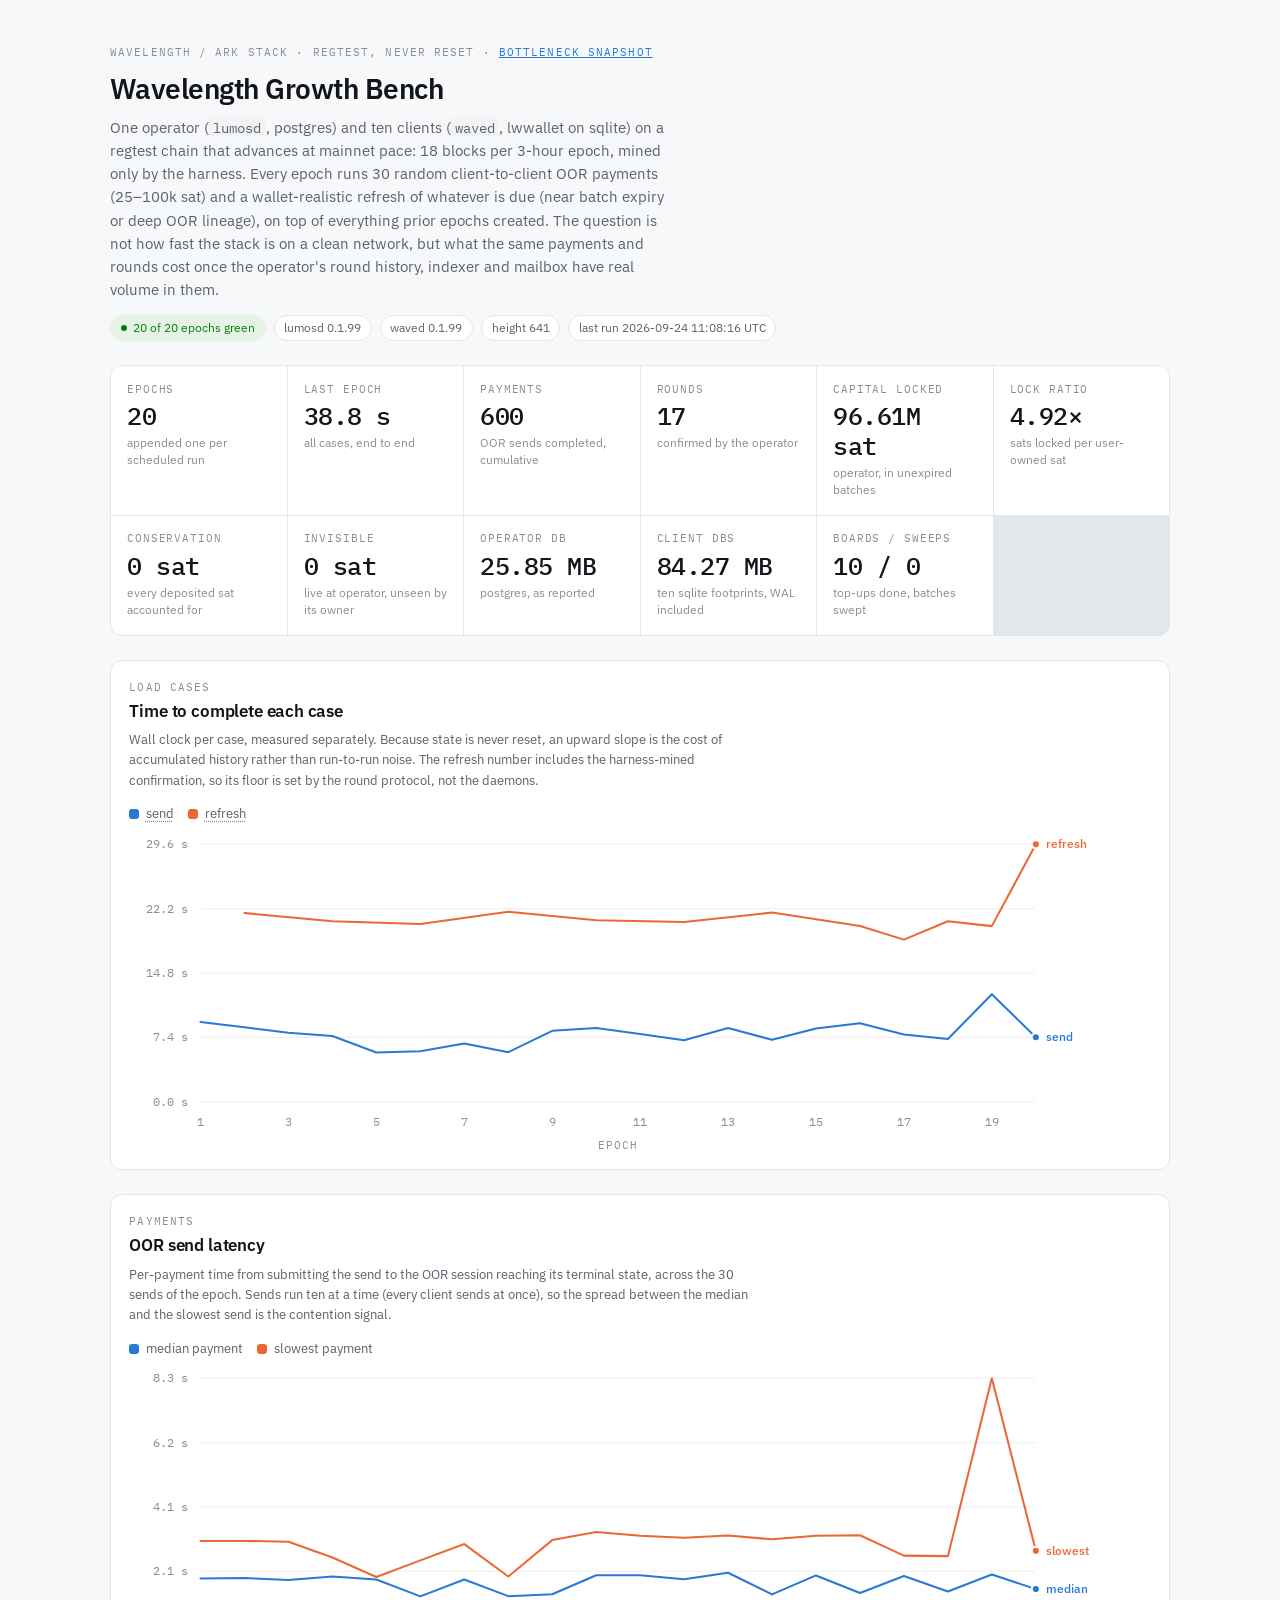
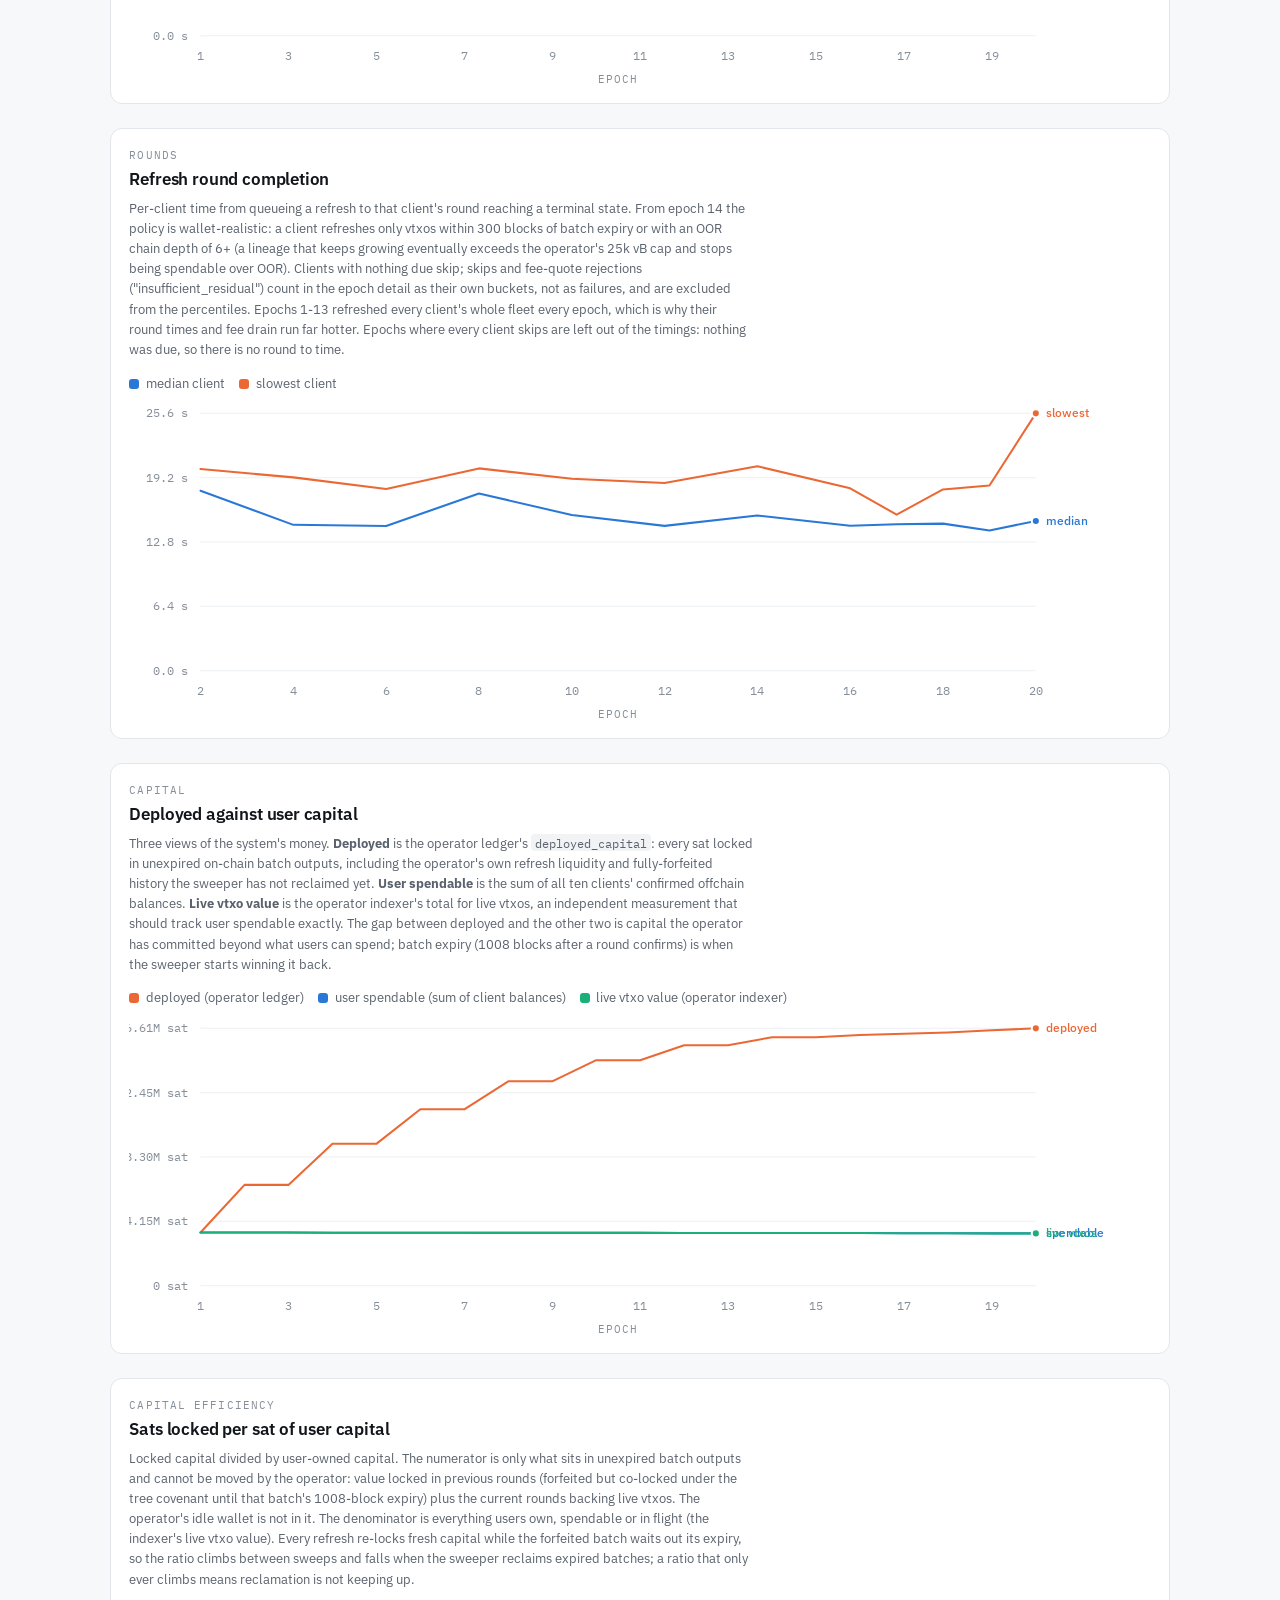
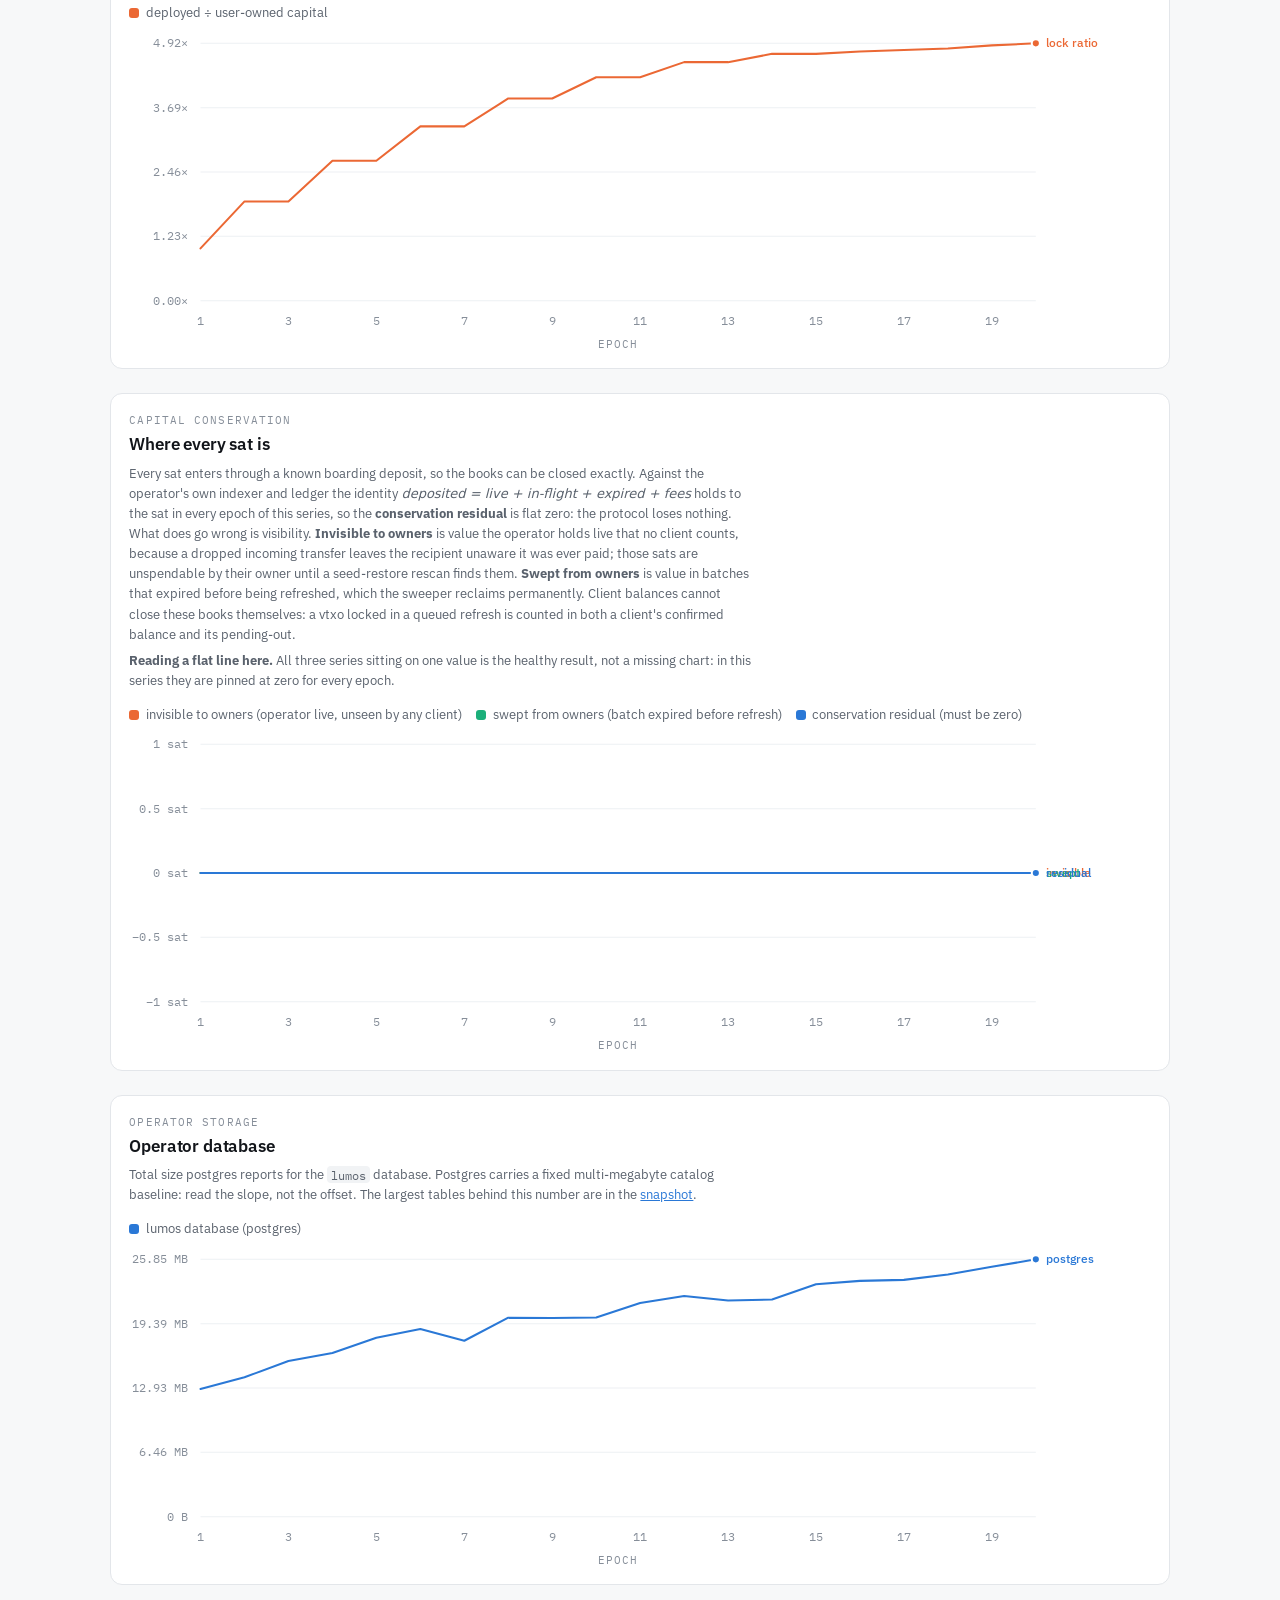
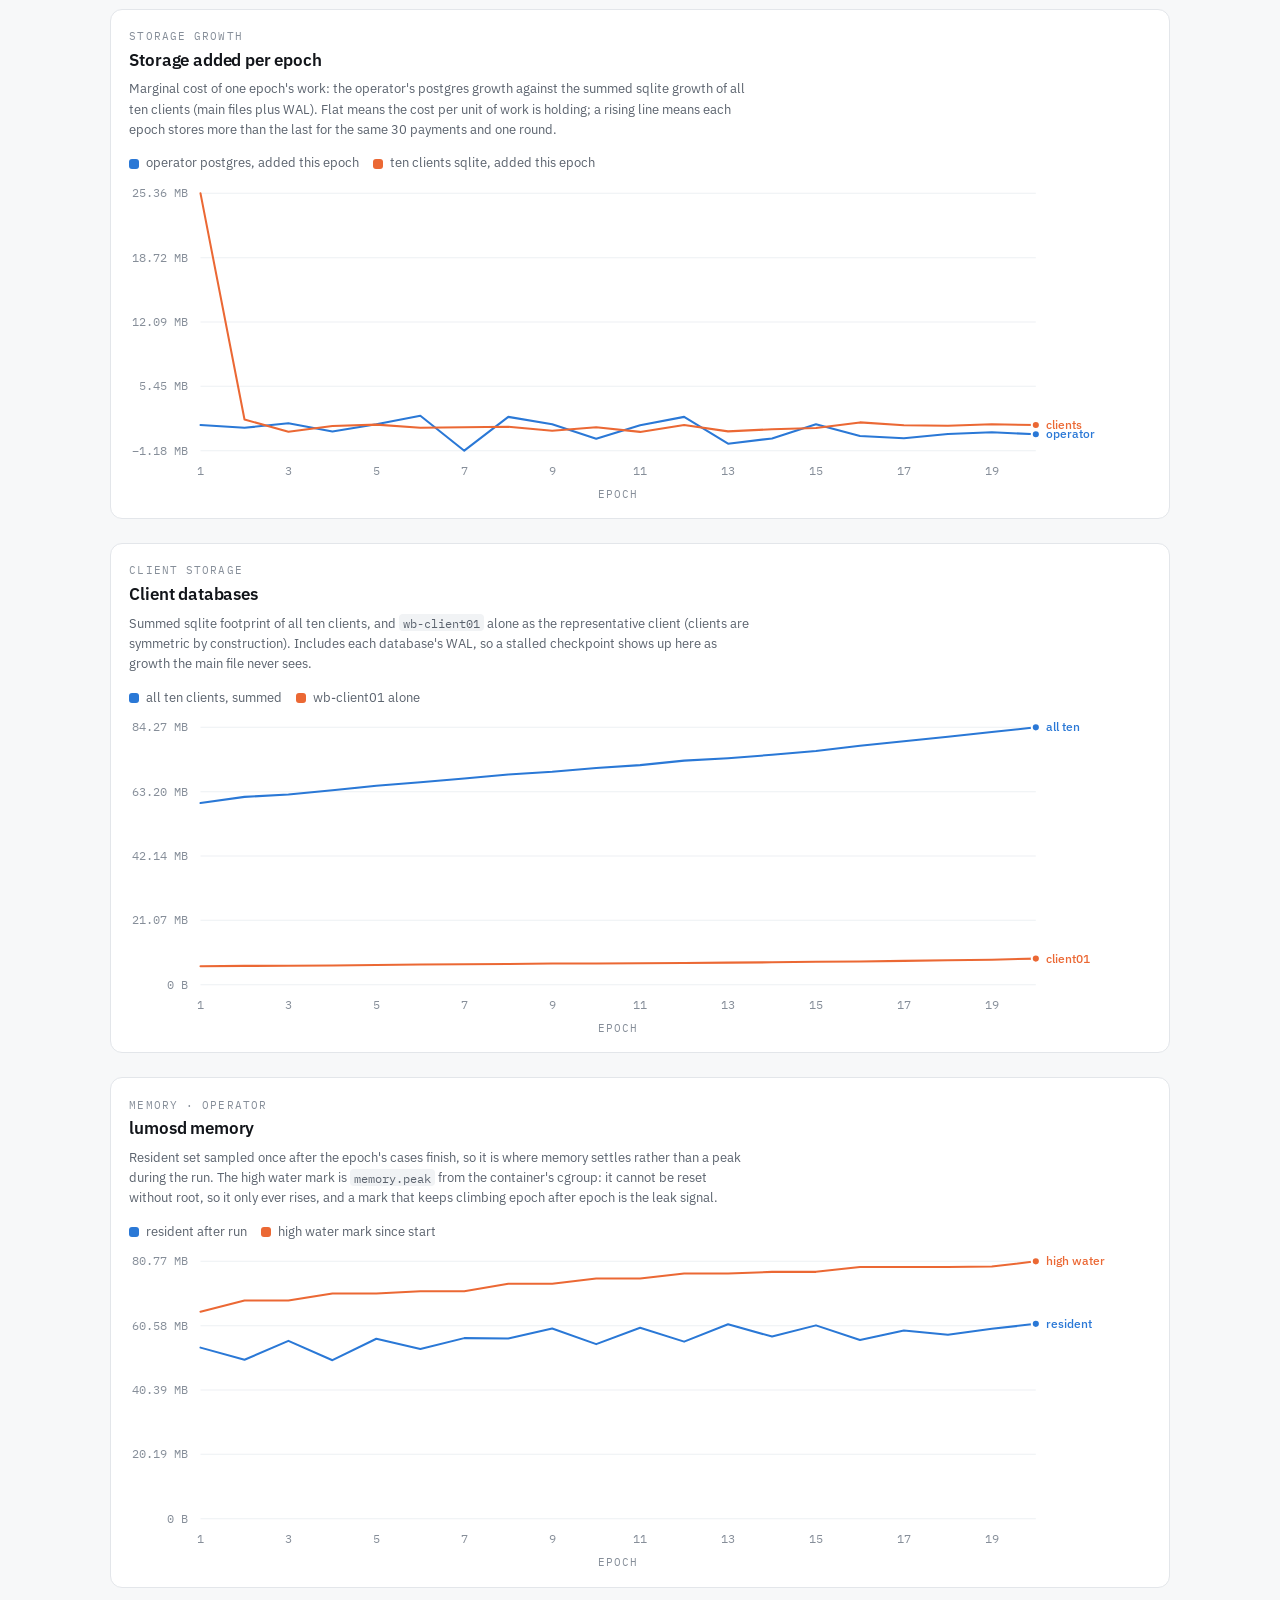
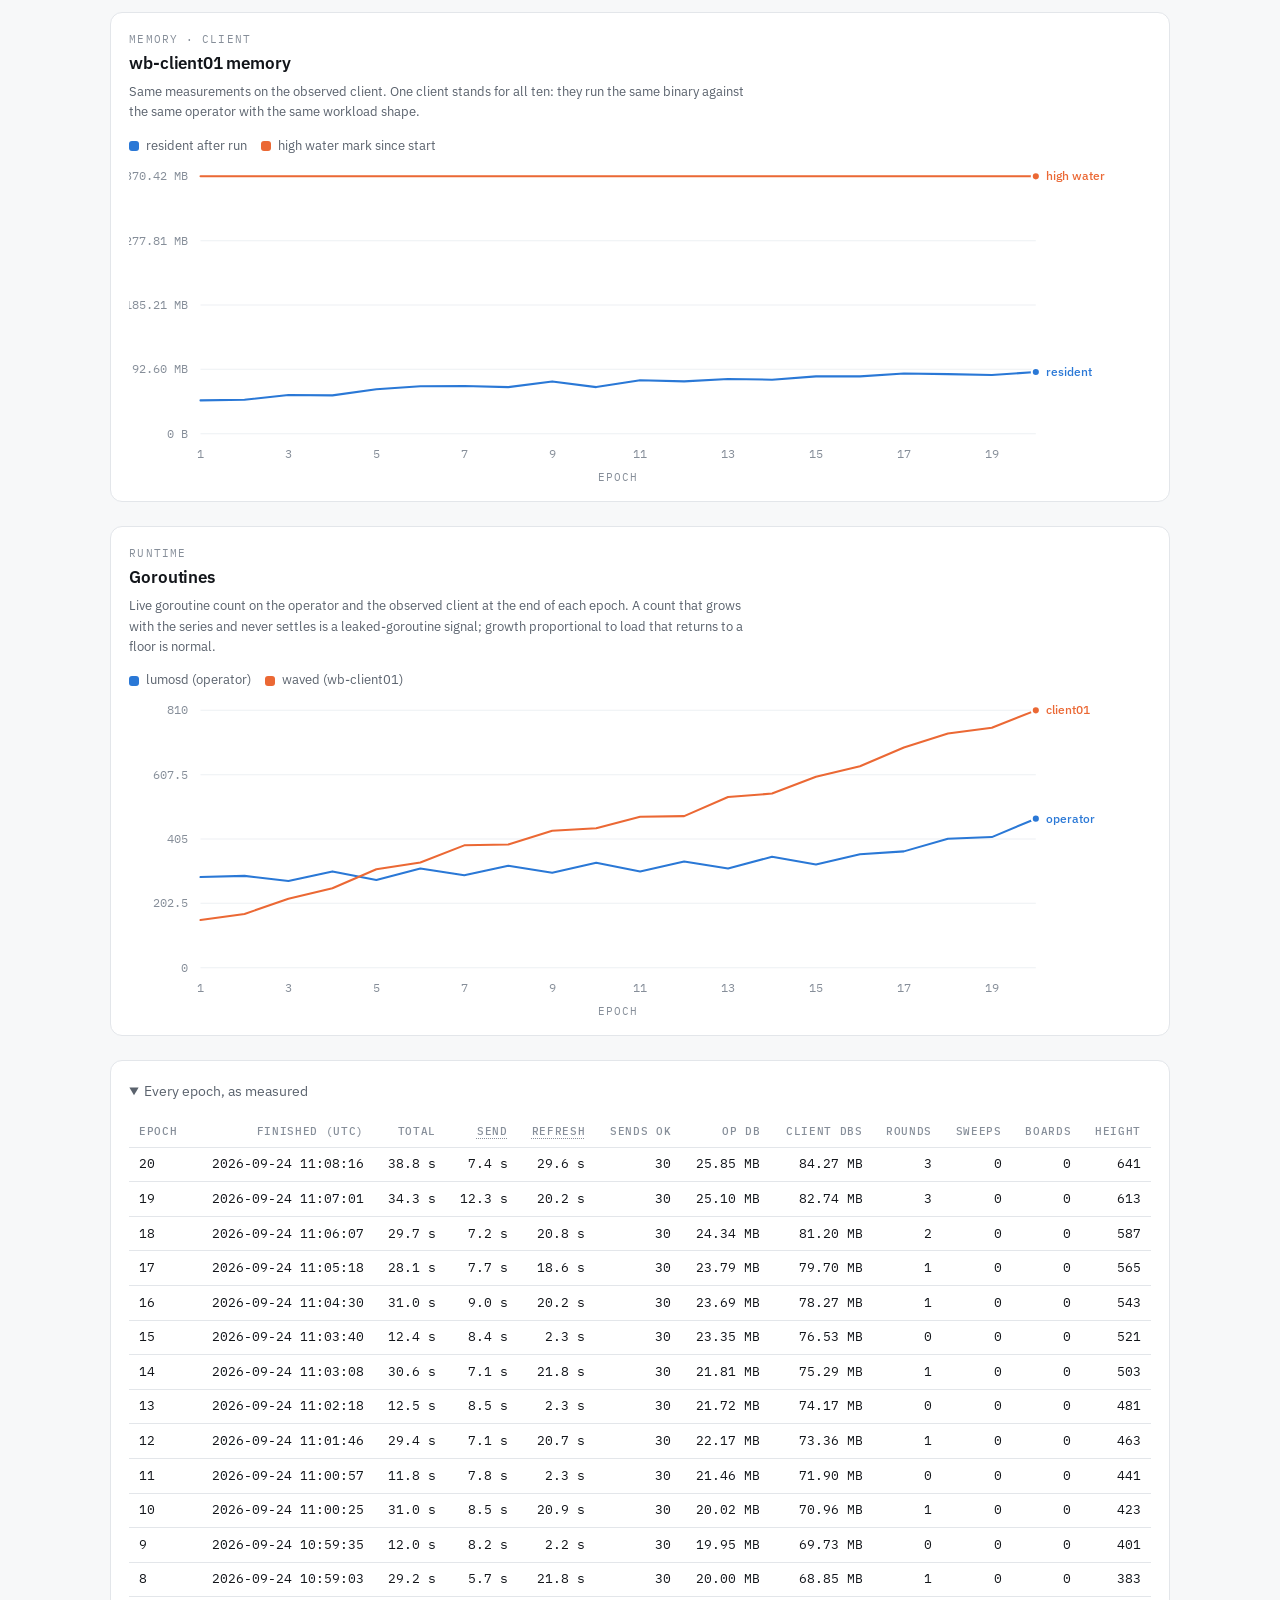
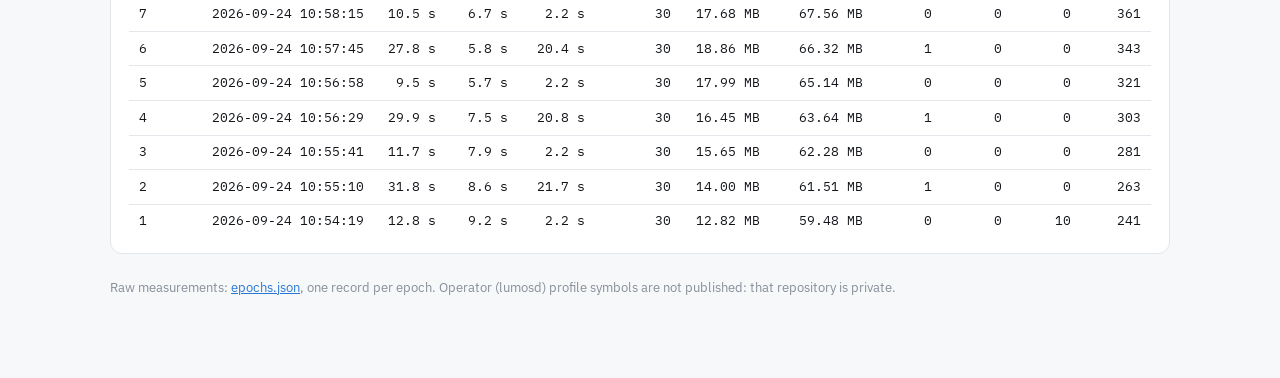
==== commit 9f686b33: "docs: stop plotting no-op refreshes, make flat series visible The refresh line alternated between ab" ====
--- a/docs/index.html
+++ b/docs/index.html
@@ -238,7 +238,9 @@
       ("insufficient_residual") count in the epoch detail as their own
       buckets, not as failures, and are excluded from the percentiles.
       Epochs 1-13 refreshed every client's whole fleet every epoch, which is
-      why their round times and fee drain run far hotter.</p>
+      why their round times and fee drain run far hotter. Epochs where
+      every client skips are left out of the timings: nothing was due, so
+      there is no round to time.</p>
     <div class="legend" id="lg-ref"></div>
     <div class="plot" id="p-ref"><div class="tip" id="t-ref"></div></div>
   </section>
@@ -296,6 +298,9 @@
       balances cannot close these books themselves: a vtxo locked in a
       queued refresh is counted in both a client's confirmed balance and its
       pending-out.</p>
+    <p class="note"><b>Reading a flat line here.</b> All three series
+      sitting on one value is the healthy result, not a missing chart: in
+      this series they are pinned at zero for every epoch.</p>
     <div class="legend" id="lg-cons"></div>
     <div class="plot" id="p-cons"><div class="tip" id="t-cons"></div></div>
   </section>
@@ -442,7 +447,13 @@
   const xs = drawn.flatMap(s => s.points.map(p => p[0]));
   const ys = drawn.flatMap(s => s.points.map(p => p[1]));
   const x0 = Math.min(...xs), x1 = Math.max(...xs);
-  const y1 = Math.max(...ys, 1e-9), y0 = Math.min(0, ...ys);
+  // A series that never moves (conservation residual pinned at zero, say)
+  // would otherwise be drawn flat along the x-axis and read as an empty
+  // chart, which is the opposite of what a flat zero means here. Give a
+  // constant series a real range so the line sits inside the plot.
+  const flat = Math.max(...ys) === Math.min(...ys);
+  const y1 = flat ? Math.max(...ys) + 1 : Math.max(...ys, 1e-9);
+  const y0 = flat ? Math.min(...ys) - 1 : Math.min(0, ...ys);
   const px = v => m.l + (x1 === x0 ? 0 : (v - x0) / (x1 - x0)) * (W - m.l - m.r);
   const py = v => H - m.b - (y1 === y0 ? 0 : (v - y0) / (y1 - y0)) * (H - m.t - m.b);
 
@@ -602,11 +613,19 @@
     cell('boards / sweeps', `${fmtInt(totalBoards)} / ${fmtInt(totalSweeps)}`,
       'top-ups done, batches swept');
 
+  // A case that did no work is not a faster case, it is a different
+  // event. Refresh skips every client in the epochs where nothing is near
+  // batch expiry or deep enough in OOR lineage, and its ~2s of polling
+  // plotted next to a ~20s real round reads as a sawtooth in the timings
+  // when it is really an alternation between working and not working.
+  // Plot only epochs where the case actually ran something.
+  const didWork = f => (f.detail?.passed ?? 1) > 0;
   const dur = CASES.map(c => ({
     name: c.key, label: c.key, color: c.color, what: c.what,
     points: data.flatMap(e => {
       const f = caseOf(e, c.key);
-      return f && f.status === 'pass' ? [[e.epoch, f.duration_s]] : [];
+      return f && f.status === 'pass' && didWork(f)
+        ? [[e.epoch, f.duration_s]] : [];
     }),
   }));
   lineChart(document.getElementById('p-dur'), document.getElementById('t-dur'),
